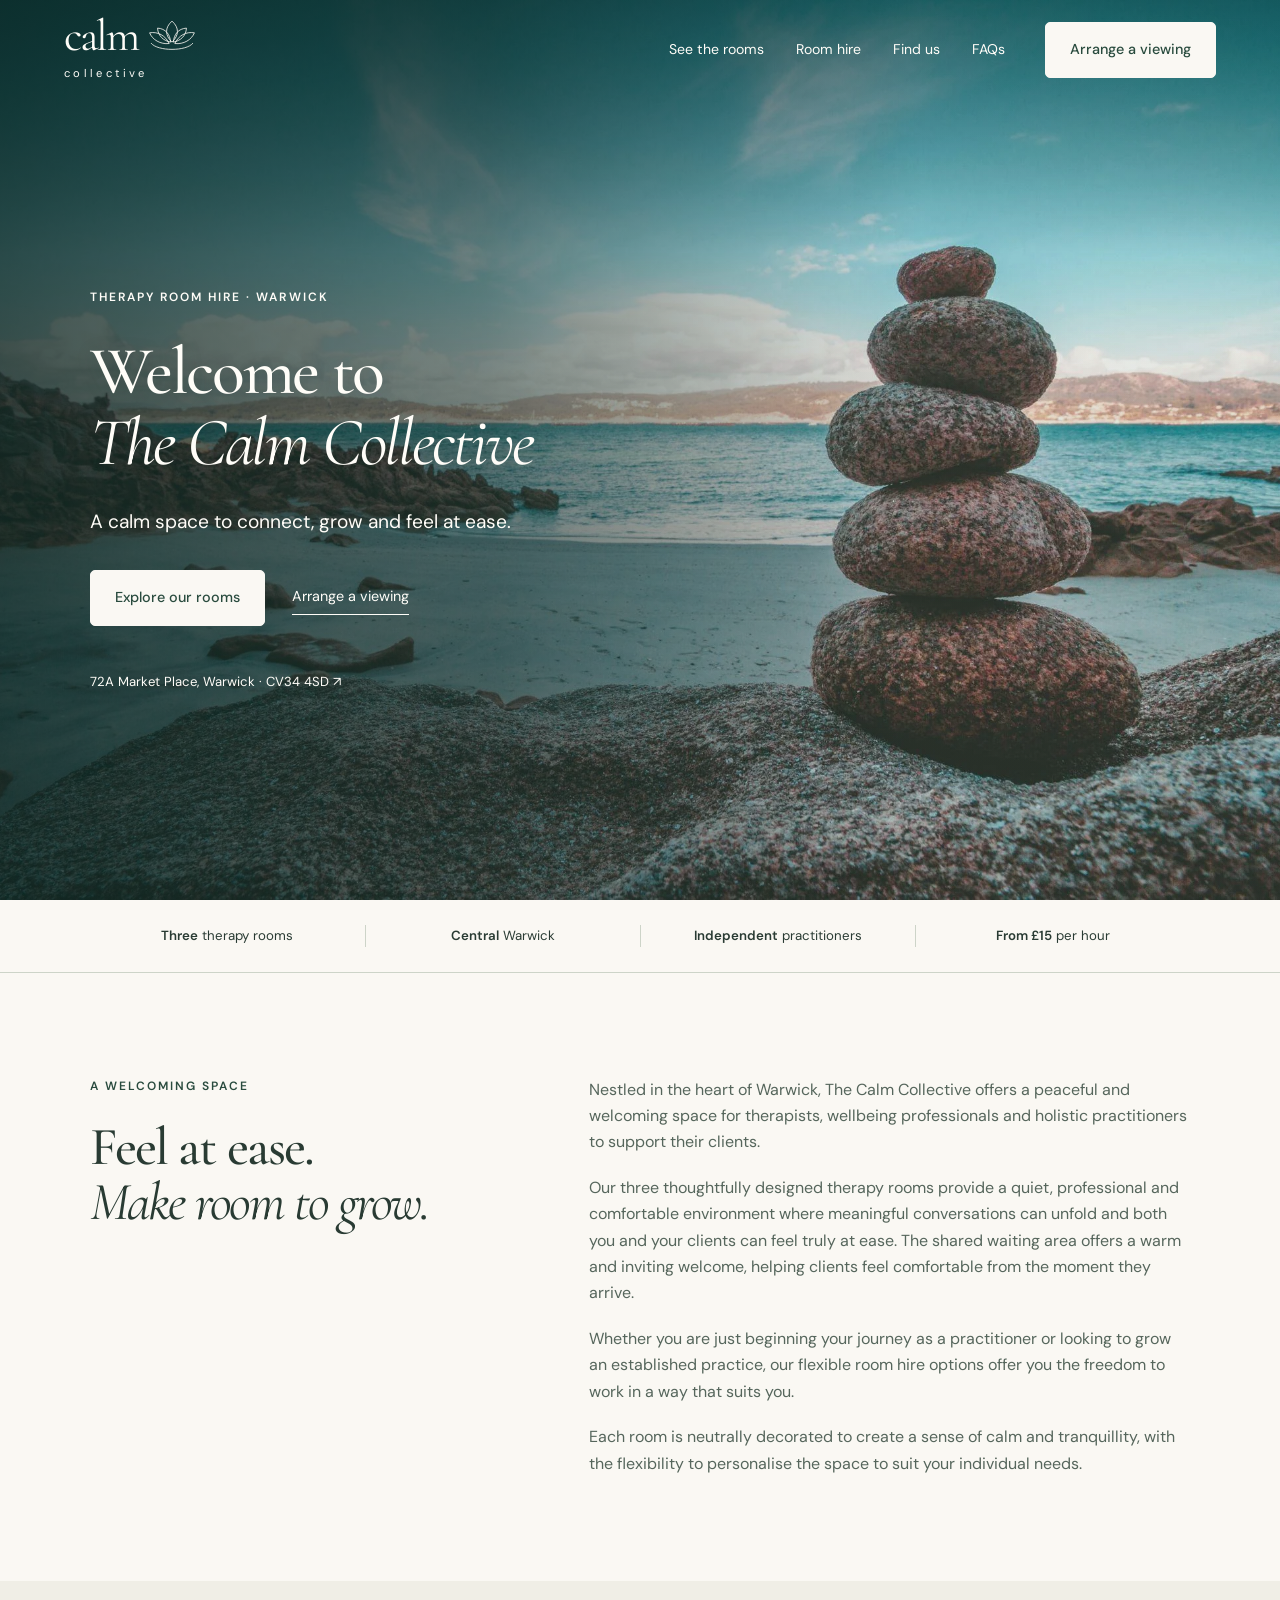
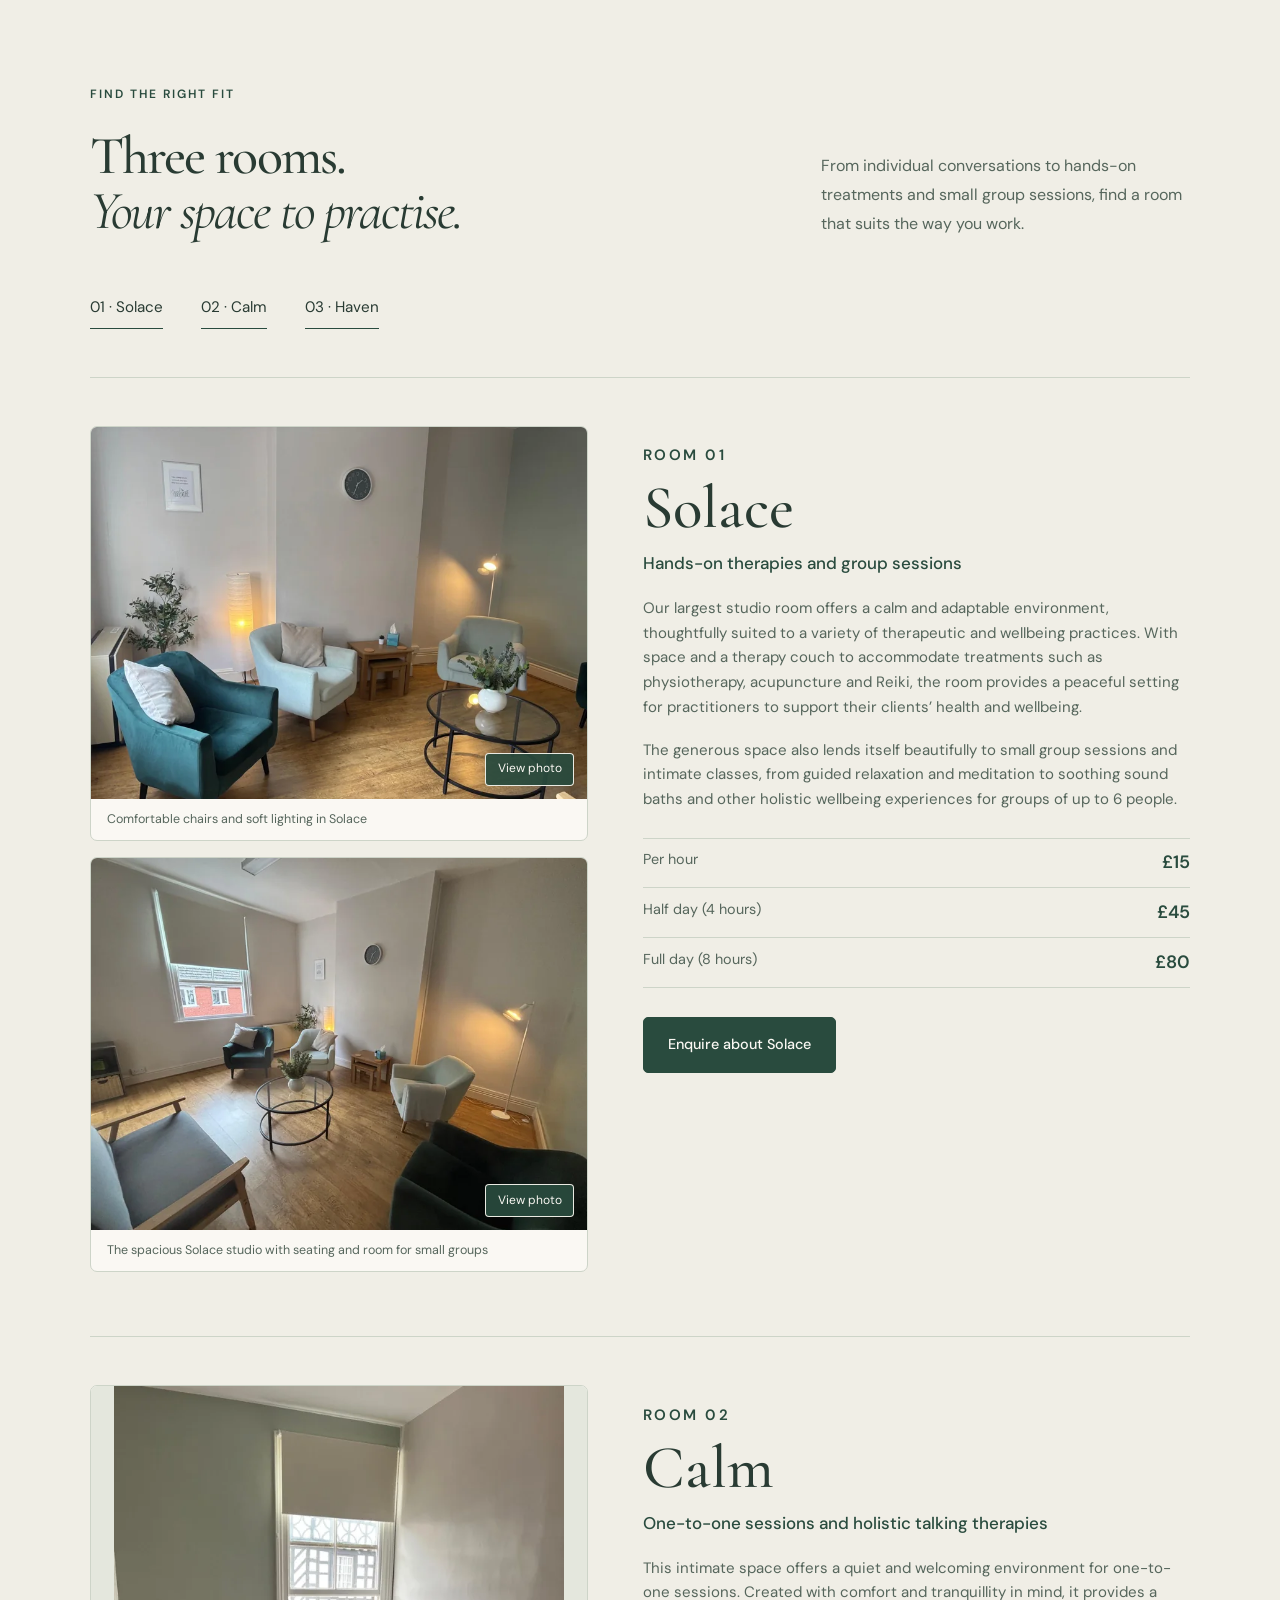
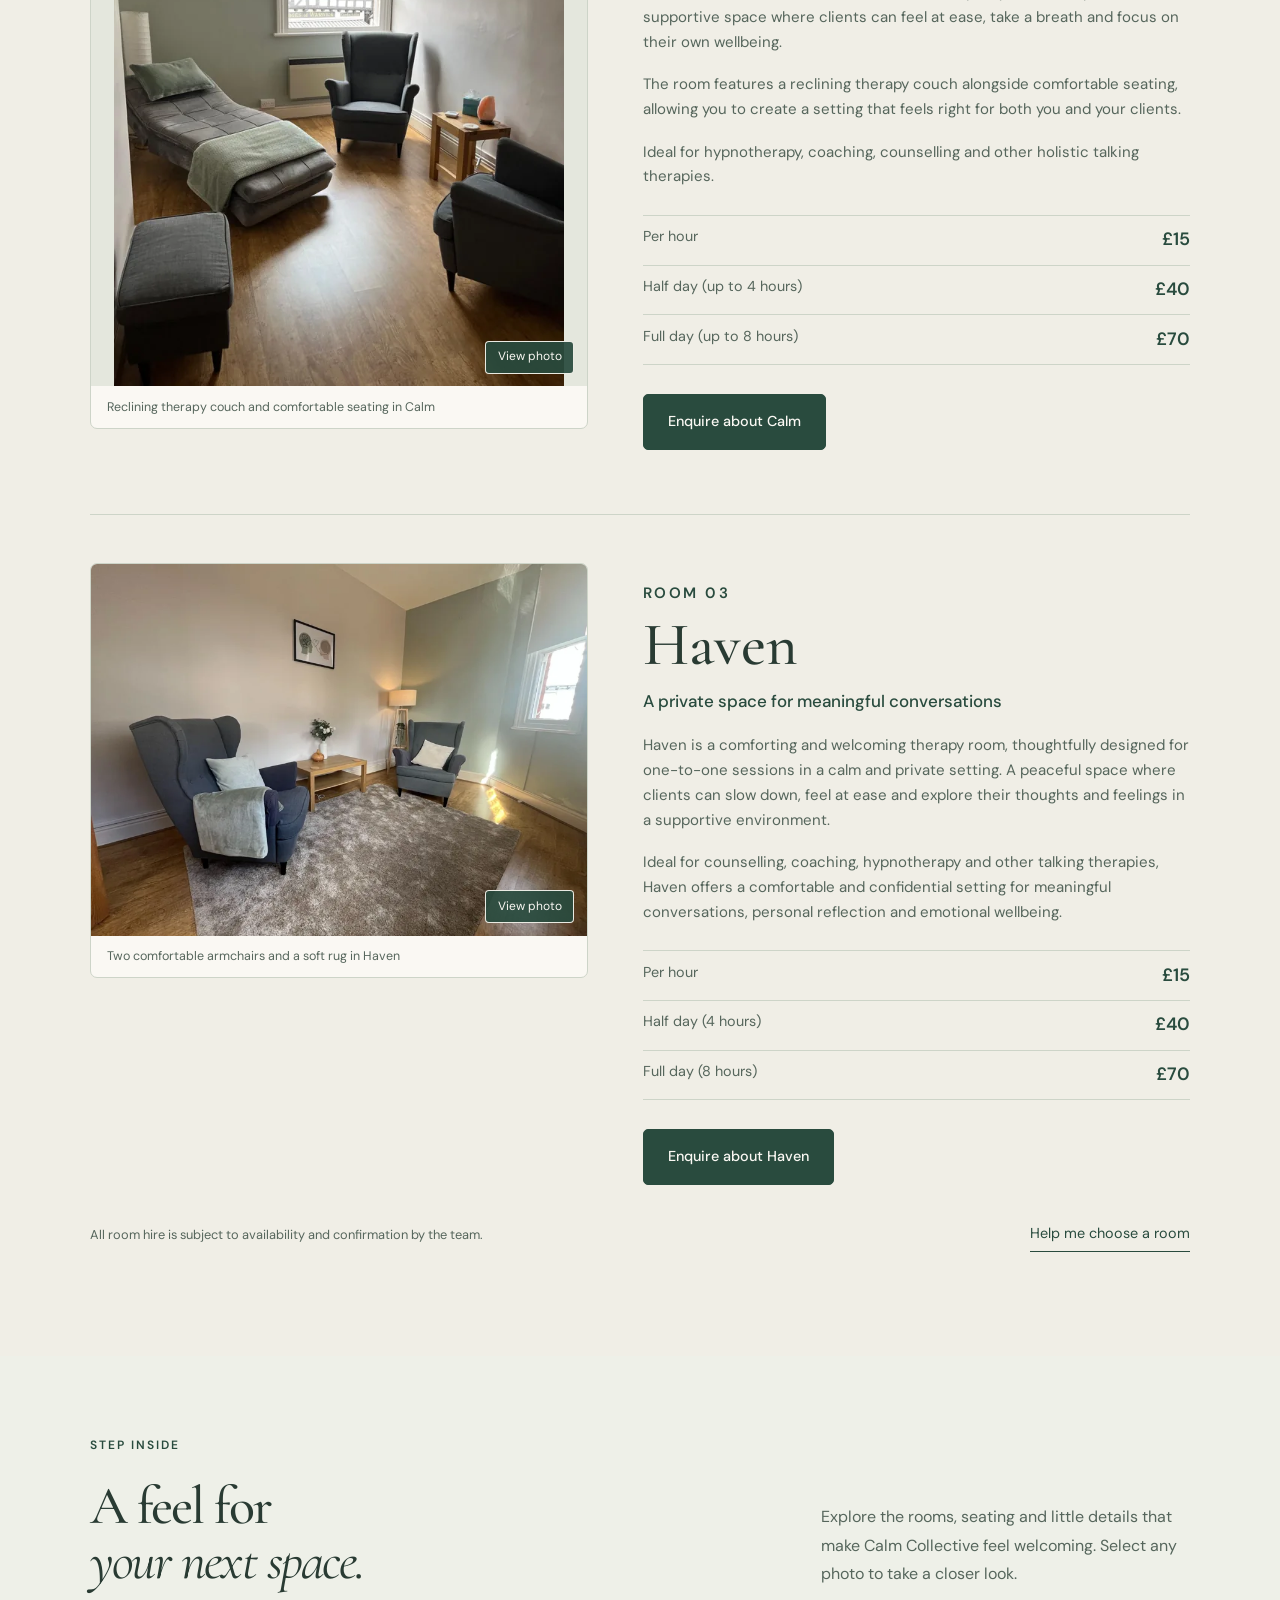
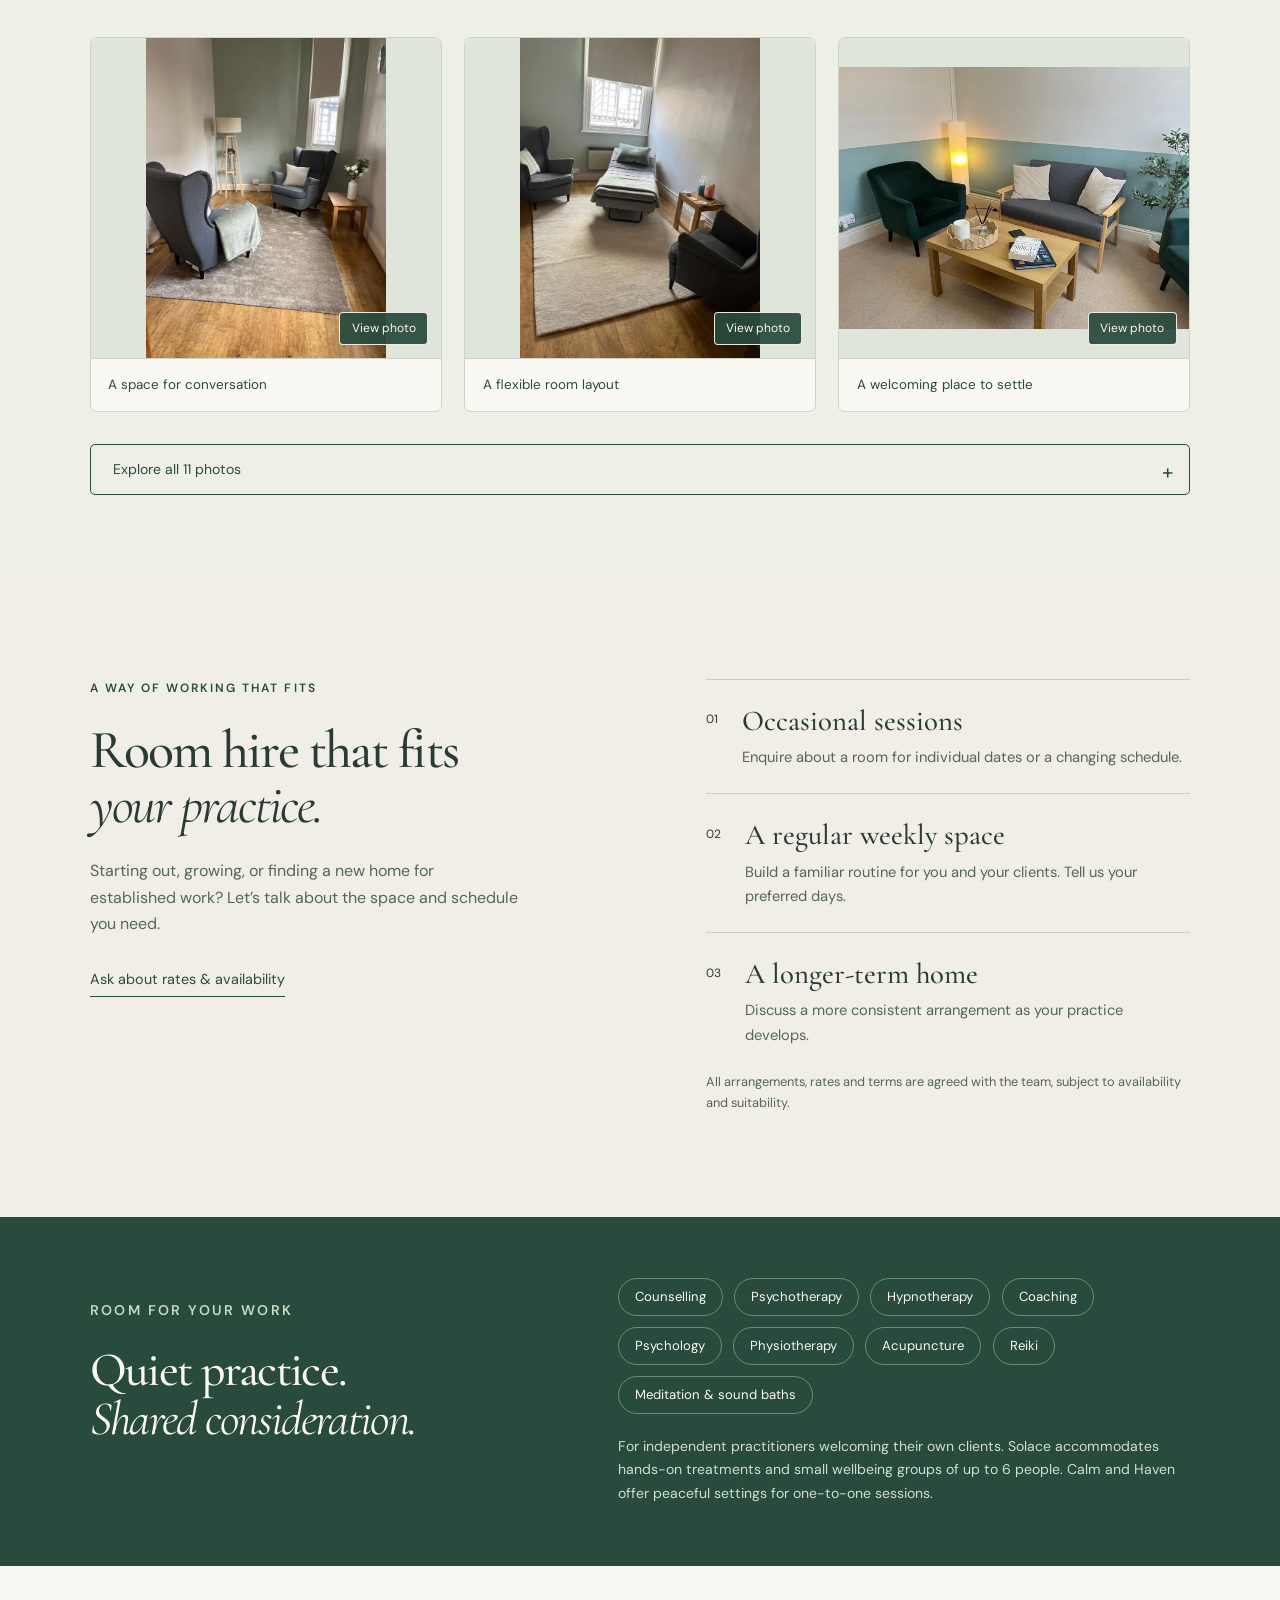
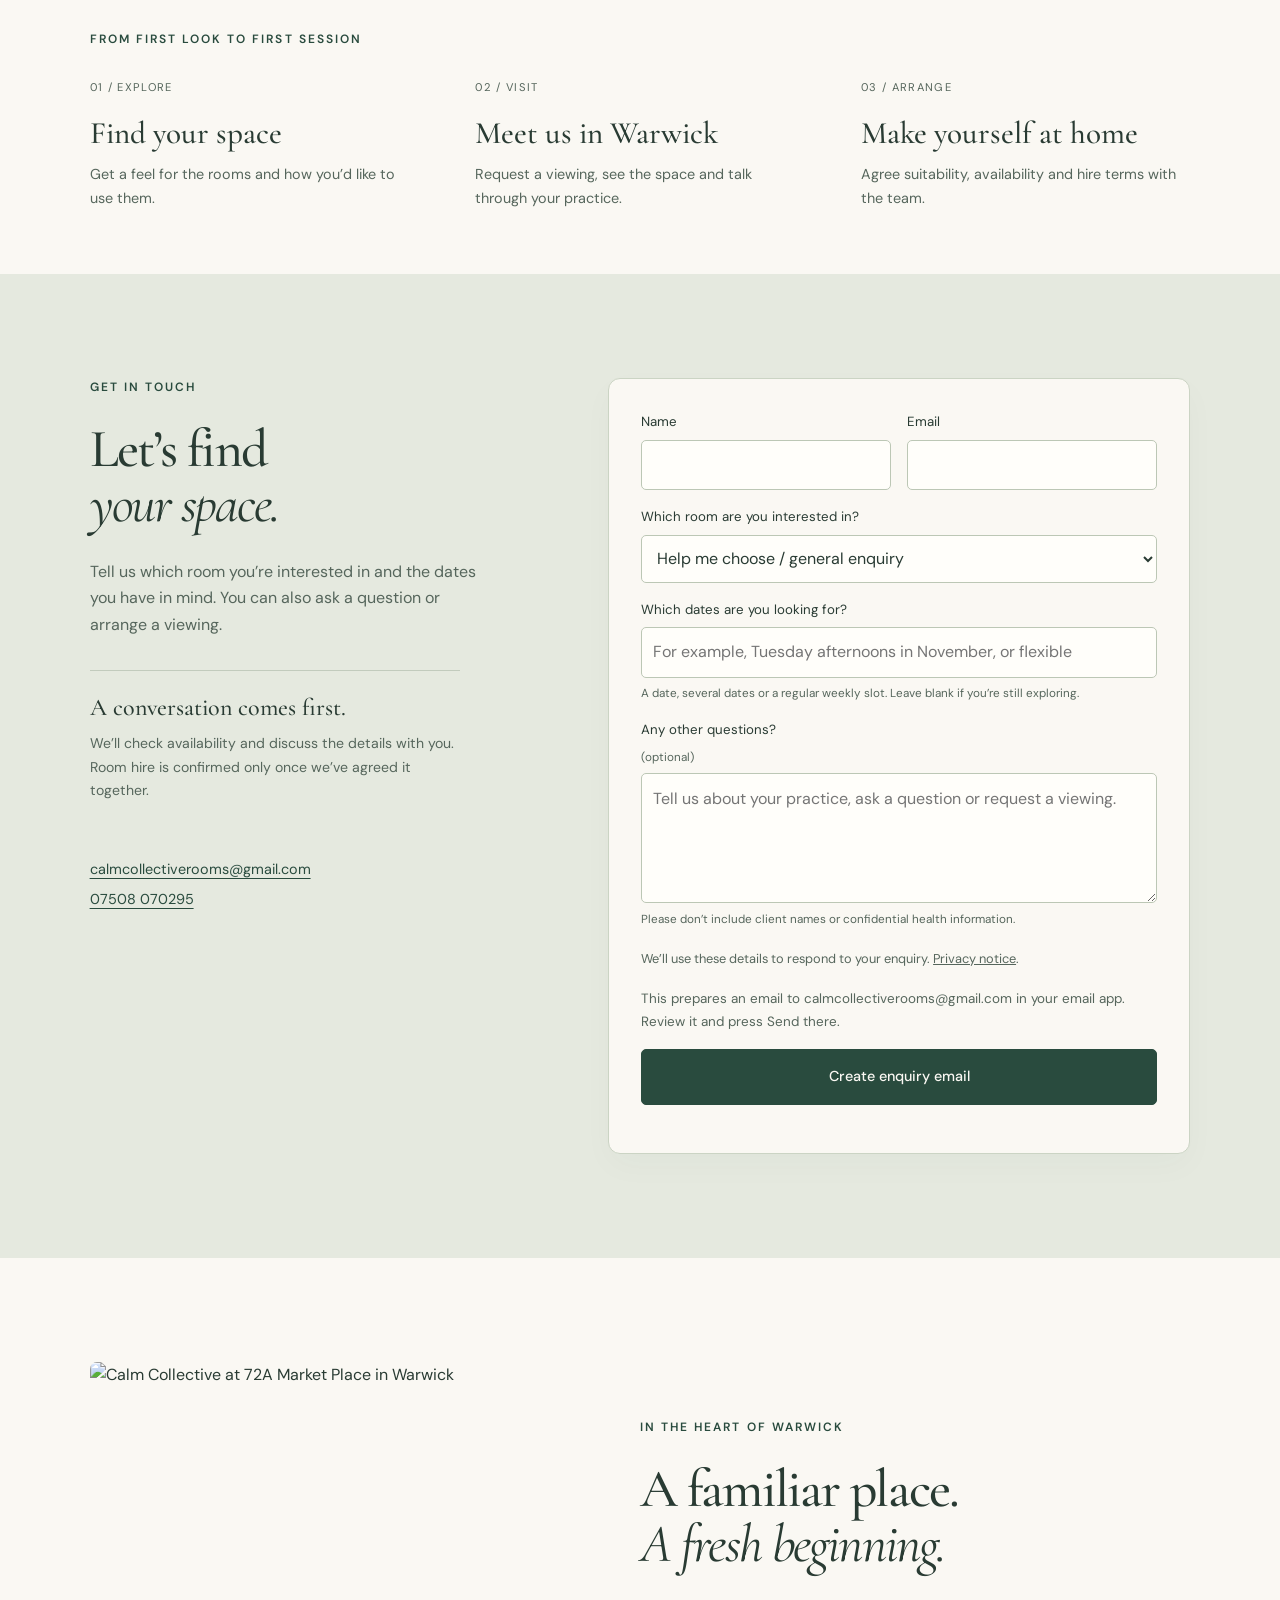
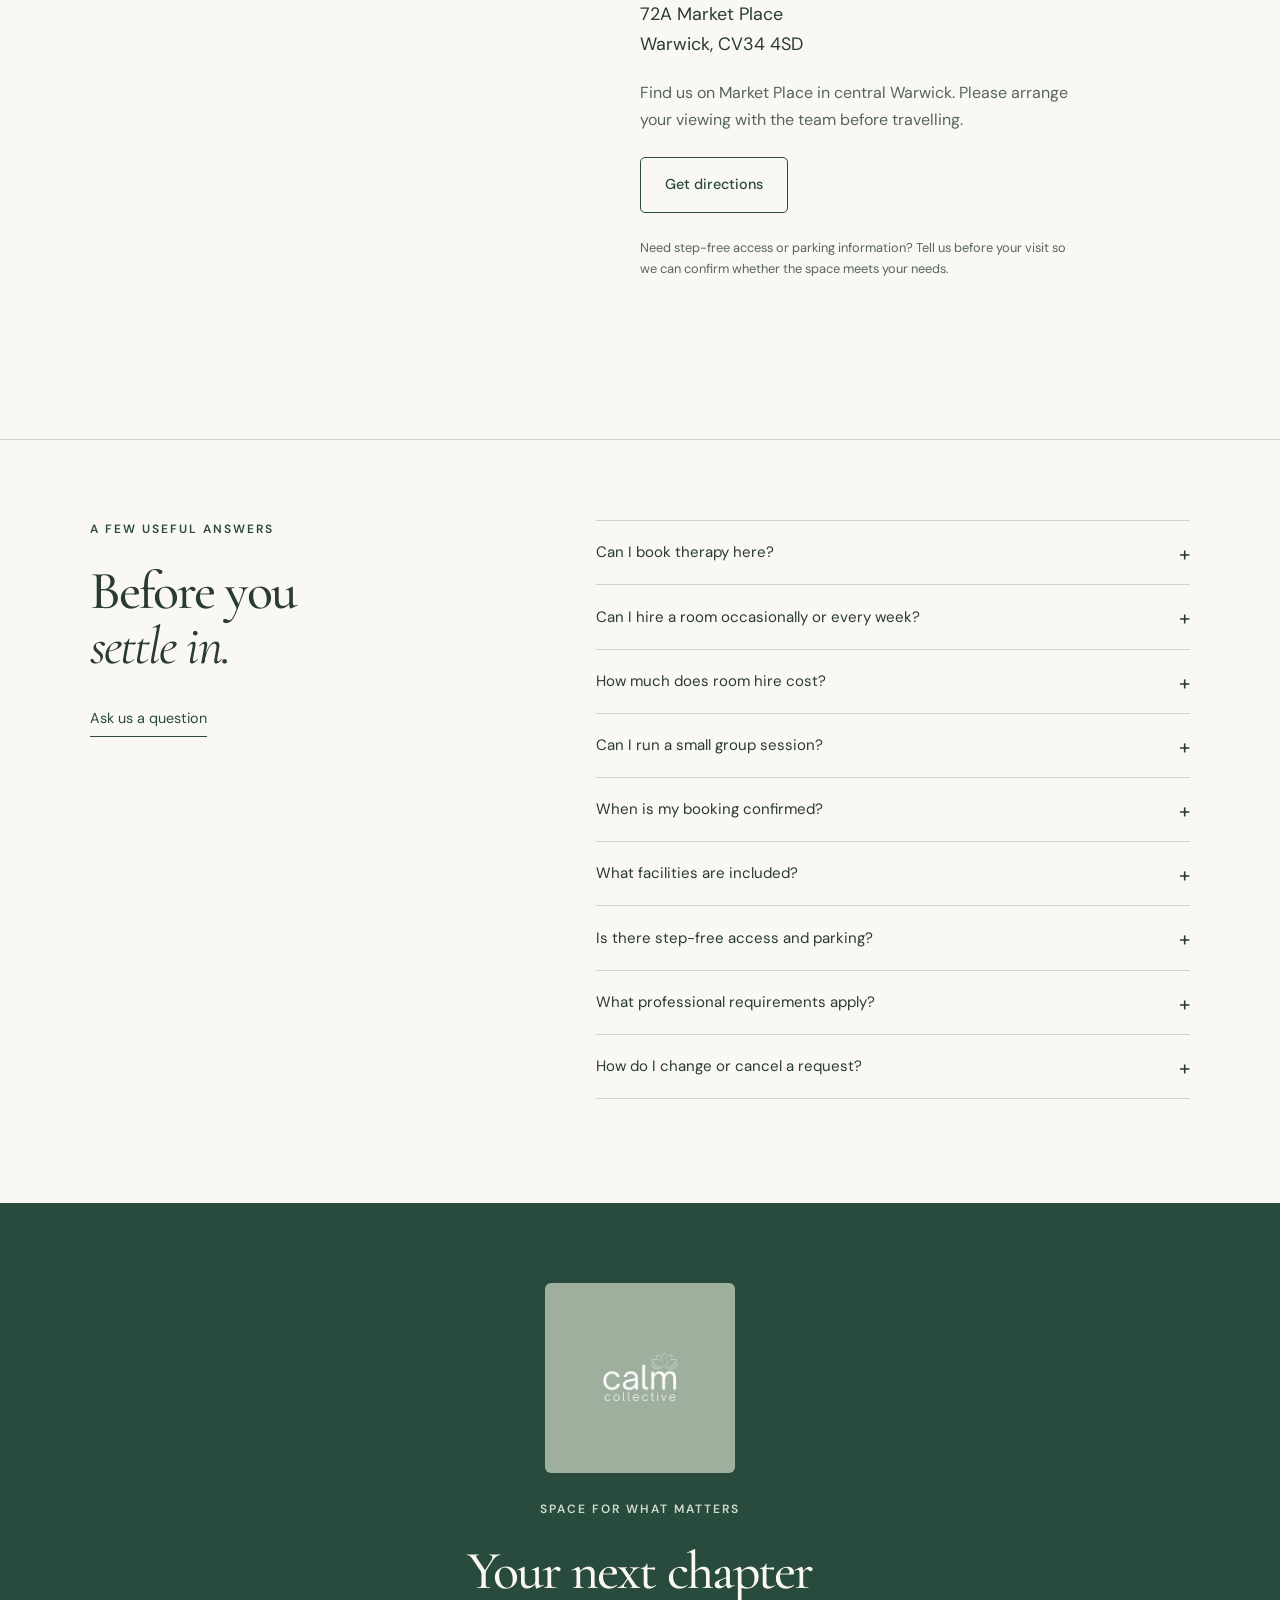
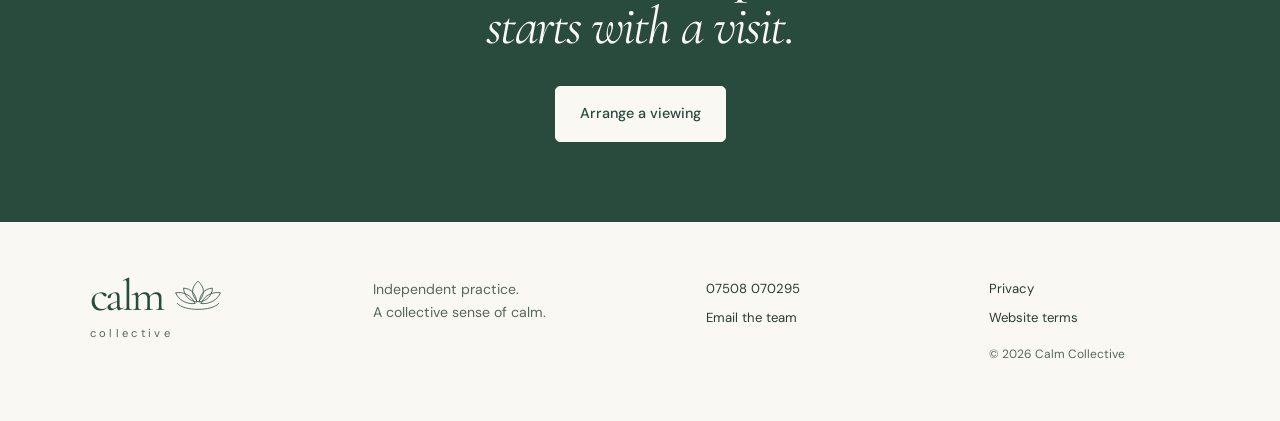
==== index.html @ c2d5ef3e "Use the coastal video as the full-screen homepage background Add an optimised silent 30-second loop " ====
<!doctype html>
<html lang="en">
<head>
  <meta charset="utf-8">
  <meta name="viewport" content="width=device-width,initial-scale=1">
  <title>Therapy Room Hire Warwick | Calm Collective</title>
  <meta name="description" content="Three welcoming therapy rooms to hire in Warwick, from £15 per hour. Spaces for talking therapies, hands-on treatments and small wellbeing groups.">
  <meta name="robots" content="index,follow,max-image-preview:large">
  <meta name="theme-color" content="#d4e0d9">
  <link rel="canonical" href="https://highstreetwebco.github.io/calm-collective/">
  <meta property="og:type" content="website">
  <meta property="og:title" content="Therapy Room Hire in Warwick | Calm Collective">
  <meta property="og:description" content="A calm, private and professional place to meet your own clients in central Warwick.">
  <meta property="og:url" content="https://highstreetwebco.github.io/calm-collective/">
  <meta property="og:image" content="https://highstreetwebco.github.io/calm-collective/public/photos/coastal-calm.webp">
  <meta property="og:locale" content="en_GB">
  <meta property="og:site_name" content="Calm Collective">
  <meta name="twitter:card" content="summary_large_image">
  <link rel="preconnect" href="https://fonts.googleapis.com">
  <link rel="preconnect" href="https://fonts.gstatic.com" crossorigin>
  <link href="https://fonts.googleapis.com/css2?family=Cormorant+Garamond:ital,wght@0,500;1,400&family=DM+Sans:wght@400;500;600&display=swap" rel="stylesheet">
  <link rel="stylesheet" href="style.css?v=20261022-fullscreen">
  <script type="application/ld+json">
  {
    "@context":"https://schema.org",
    "@type":"ProfessionalService",
    "name":"Calm Collective",
    "url":"https://highstreetwebco.github.io/calm-collective/",
    "image":"https://highstreetwebco.github.io/calm-collective/public/photos/coastal-calm.webp",
    "description":"Private professional therapy room hire for independent practitioners in central Warwick.",
    "telephone":"+44 7508 070295",
    "email":"calmcollectiverooms@gmail.com",
    "address":{"@type":"PostalAddress","streetAddress":"72A Market Place","addressLocality":"Warwick","addressRegion":"Warwickshire","postalCode":"CV34 4SD","addressCountry":"GB"},
    "areaServed":["Warwick","Leamington Spa","Kenilworth","Stratford-upon-Avon","Warwickshire"],
    "knowsAbout":["Therapy room hire","Counselling room hire","Psychotherapy room hire","Hypnotherapy room hire","Consulting room hire"]
  }
  </script>

  <link rel="icon" href="public/favicon.svg" type="image/svg+xml">
</head>
<body id="top">
<a class="skip-link" href="#main">Skip to content</a>
<header class="site-header"><a class="wordmark" href="#top" aria-label="Calm Collective home"><div class="brand-logo"><div class="brand-main"><span>calm</span><svg class="brand-lotus" viewBox="0 0 120 74" aria-hidden="true"><path class="logo-petal petal-centre" d="M60 48C45 34 44 17 60 3c16 14 15 31 0 45Z"/><path class="logo-petal petal-left-mid" d="M57 48C42 45 30 35 29 18c17 1 27 13 28 30Z"/><path class="logo-petal petal-right-mid" d="M63 48c15-3 27-13 28-30-17 1-27 13-28 30Z"/><path class="logo-petal petal-left-outer" d="M54 51C35 53 18 43 12 28c18-3 34 6 42 23Z"/><path class="logo-petal petal-right-outer" d="M66 51c19 2 36-8 42-23-18-3-34 6-42 23Z"/><path class="logo-base" d="M15 50c14 18 76 18 90 0"/></svg></div><small>collective</small></div></a><button class="menu-toggle" type="button" aria-controls="main-nav" aria-expanded="false">Menu</button><nav id="main-nav" aria-label="Main navigation"><a href="#rooms">See the rooms</a><a href="#hire">Room hire</a><a href="#location">Find us</a><a href="#faq">FAQs</a></nav><a class="button header-cta" href="#booking" data-intent="viewing">Arrange a viewing</a></header>
<main id="main">
<section class="hero coastal-hero" aria-labelledby="hero-title">
<div class="hero-copy"><p class="eyebrow">THERAPY ROOM HIRE · WARWICK</p><h1 id="hero-title">Welcome to<br><em>The Calm Collective</em></h1><p class="hero-intro">A calm space to connect, grow and feel at ease.</p><div class="actions"><a class="button" href="#rooms">Explore our rooms</a><a class="text-link" href="#booking" data-intent="viewing">Arrange a viewing</a></div><p class="hero-address"><a href="#location">72A Market Place, Warwick · CV34 4SD <span aria-hidden="true">↗</span></a></p></div>
<figure class="hero-photo coastal-photo"><img src="public/photos/coastal-calm.webp" width="2048" height="1365" alt="Balanced stones beside a peaceful turquoise sea" fetchpriority="high"><video id="hero-video" class="hero-video" autoplay muted loop playsinline preload="none" poster="public/photos/coastal-calm.webp" data-src="public/photos/coastal-calm-loop.mp4" aria-hidden="true" tabindex="-1"></video></figure>
<button class="video-toggle" type="button" aria-controls="hero-video" aria-label="Play background video" hidden>Play video</button></section>
<div class="quick-facts" aria-label="At a glance"><span><b>Three</b> therapy rooms</span><span><b>Central</b> Warwick</span><span><b>Independent</b> practitioners</span><span><b>From £15</b> per hour</span></div>
<section class="section welcome-section" aria-labelledby="welcome-title"><div><p class="eyebrow">A WELCOMING SPACE</p><h2 id="welcome-title">Feel at ease.<br><em>Make room to grow.</em></h2></div><div class="welcome-copy"><p>Nestled in the heart of Warwick, The Calm Collective offers a peaceful and welcoming space for therapists, wellbeing professionals and holistic practitioners to support their clients.</p><p>Our three thoughtfully designed therapy rooms provide a quiet, professional and comfortable environment where meaningful conversations can unfold and both you and your clients can feel truly at ease. The shared waiting area offers a warm and inviting welcome, helping clients feel comfortable from the moment they arrive.</p><p>Whether you are just beginning your journey as a practitioner or looking to grow an established practice, our flexible room hire options offer you the freedom to work in a way that suits you.</p><p>Each room is neutrally decorated to create a sense of calm and tranquillity, with the flexibility to personalise the space to suit your individual needs.</p></div></section>

<section class="section rooms-section" id="rooms" aria-labelledby="rooms-title"><div class="section-heading"><div><p class="eyebrow">FIND THE RIGHT FIT</p><h2 id="rooms-title">Three rooms.<br><em>Your space to practise.</em></h2></div><p>From individual conversations to hands-on treatments and small group sessions, find a room that suits the way you work.</p></div><nav class="room-jumps" aria-label="Choose a room"><a href="#solace">01 · Solace</a><a href="#calm">02 · Calm</a><a href="#haven">03 · Haven</a></nav><div class="room-details"><article class="room-detail" id="solace" aria-labelledby="solace-title"><div class="room-photographs"><figure><a class="gallery-open" href="public/photos/solace-seating.webp" aria-label="View full photo: Comfortable chairs and soft lighting in Solace"><img src="public/photos/solace-seating-800.webp" width="1600" height="1200" loading="lazy" alt="Comfortable chairs and soft lighting in Solace"><span class="photo-enlarge" aria-hidden="true">View photo</span></a><figcaption>Comfortable chairs and soft lighting in Solace</figcaption></figure><figure><a class="gallery-open" href="public/photos/solace-studio.webp" aria-label="View full photo: The spacious Solace studio with seating and room for small groups"><img src="public/photos/solace-studio-800.webp" width="1600" height="1200" loading="lazy" alt="The spacious Solace studio with seating and room for small groups"><span class="photo-enlarge" aria-hidden="true">View photo</span></a><figcaption>The spacious Solace studio with seating and room for small groups</figcaption></figure></div><div class="room-description"><p class="eyebrow">ROOM 01</p><h3 id="solace-title">Solace</h3><p class="room-subtitle">Hands-on therapies and group sessions</p><p>Our largest studio room offers a calm and adaptable environment, thoughtfully suited to a variety of therapeutic and wellbeing practices. With space and a therapy couch to accommodate treatments such as physiotherapy, acupuncture and Reiki, the room provides a peaceful setting for practitioners to support their clients’ health and wellbeing.</p><p>The generous space also lends itself beautifully to small group sessions and intimate classes, from guided relaxation and meditation to soothing sound baths and other holistic wellbeing experiences for groups of up to 6 people.</p><dl class="room-rates" aria-label="Solace room hire prices"><div><dt>Per hour</dt><dd>£15</dd></div><div><dt>Half day (4 hours)</dt><dd>£45</dd></div><div><dt>Full day (8 hours)</dt><dd>£80</dd></div></dl><a class="button room-select" data-room="solace" href="#booking">Enquire about Solace</a></div></article><article class="room-detail" id="calm" aria-labelledby="calm-title"><div class="room-photographs"><figure><a class="gallery-open" href="public/photos/calm-room.webp" aria-label="View full photo: Reclining therapy couch and comfortable seating in Calm"><img src="public/photos/calm-room-800.webp" width="1200" height="1600" loading="lazy" alt="Reclining therapy couch and comfortable seating in Calm"><span class="photo-enlarge" aria-hidden="true">View photo</span></a><figcaption>Reclining therapy couch and comfortable seating in Calm</figcaption></figure></div><div class="room-description"><p class="eyebrow">ROOM 02</p><h3 id="calm-title">Calm</h3><p class="room-subtitle">One-to-one sessions and holistic talking therapies</p><p>This intimate space offers a quiet and welcoming environment for one-to-one sessions. Created with comfort and tranquillity in mind, it provides a supportive space where clients can feel at ease, take a breath and focus on their own wellbeing.</p><p>The room features a reclining therapy couch alongside comfortable seating, allowing you to create a setting that feels right for both you and your clients.</p><p>Ideal for hypnotherapy, coaching, counselling and other holistic talking therapies.</p><dl class="room-rates" aria-label="Calm room hire prices"><div><dt>Per hour</dt><dd>£15</dd></div><div><dt>Half day (up to 4 hours)</dt><dd>£40</dd></div><div><dt>Full day (up to 8 hours)</dt><dd>£70</dd></div></dl><a class="button room-select" data-room="calm" href="#booking">Enquire about Calm</a></div></article><article class="room-detail" id="haven" aria-labelledby="haven-title"><div class="room-photographs"><figure><a class="gallery-open" href="public/photos/haven-room.webp" aria-label="View full photo: Two comfortable armchairs and a soft rug in Haven"><img src="public/photos/haven-room-800.webp" width="2048" height="1536" loading="lazy" alt="Two comfortable armchairs and a soft rug in Haven"><span class="photo-enlarge" aria-hidden="true">View photo</span></a><figcaption>Two comfortable armchairs and a soft rug in Haven</figcaption></figure></div><div class="room-description"><p class="eyebrow">ROOM 03</p><h3 id="haven-title">Haven</h3><p class="room-subtitle">A private space for meaningful conversations</p><p>Haven is a comforting and welcoming therapy room, thoughtfully designed for one-to-one sessions in a calm and private setting. A peaceful space where clients can slow down, feel at ease and explore their thoughts and feelings in a supportive environment.</p><p>Ideal for counselling, coaching, hypnotherapy and other talking therapies, Haven offers a comfortable and confidential setting for meaningful conversations, personal reflection and emotional wellbeing.</p><dl class="room-rates" aria-label="Haven room hire prices"><div><dt>Per hour</dt><dd>£15</dd></div><div><dt>Half day (4 hours)</dt><dd>£40</dd></div><div><dt>Full day (8 hours)</dt><dd>£70</dd></div></dl><a class="button room-select" data-room="haven" href="#booking">Enquire about Haven</a></div></article></div><div class="room-footnote"><p>All room hire is subject to availability and confirmation by the team.</p><a class="text-link" href="#booking">Help me choose a room</a></div></section>
<section class="section photo-section" id="gallery" aria-labelledby="gallery-title"><div class="section-heading"><div><p class="eyebrow">STEP INSIDE</p><h2 id="gallery-title">A feel for<br><em>your next space.</em></h2></div><p>Explore the rooms, seating and little details that make Calm Collective feel welcoming. Select any photo to take a closer look.</p></div><div class="photo-grid"><figure class="photo-card"><a class="gallery-open" href="public/photos/conversation-room.webp" data-photo-index="0" aria-label="View full photo: A space for conversation"><img src="public/photos/conversation-room-640.webp" width="1200" height="1600" loading="lazy" decoding="async" alt="Two grey armchairs, a soft rug and a sage feature wall in a Calm Collective therapy room"><span class="photo-enlarge" aria-hidden="true">View photo</span></a><figcaption>A space for conversation</figcaption></figure><figure class="photo-card"><a class="gallery-open" href="public/photos/reclining-room.webp" data-photo-index="1" aria-label="View full photo: A flexible room layout"><img src="public/photos/reclining-room-640.webp" width="1200" height="1600" loading="lazy" decoding="async" alt="A reclining couch and armchairs beside a window at Calm Collective"><span class="photo-enlarge" aria-hidden="true">View photo</span></a><figcaption>A flexible room layout</figcaption></figure><figure class="photo-card"><a class="gallery-open" href="public/photos/sofa-and-armchairs.webp" data-photo-index="2" aria-label="View full photo: A welcoming place to settle"><img src="public/photos/sofa-and-armchairs-640.webp" width="1600" height="1200" loading="lazy" decoding="async" alt="Grey sofa and green armchairs around a wooden coffee table"><span class="photo-enlarge" aria-hidden="true">View photo</span></a><figcaption>A welcoming place to settle</figcaption></figure></div><details class="more-photos"><summary>Explore all 11 photos</summary><div class="photo-grid"><figure class="photo-card"><a class="gallery-open" href="public/photos/armchairs-and-lamplight.webp" data-photo-index="3" aria-label="View full photo: Soft light, quiet surroundings"><img src="public/photos/armchairs-and-lamplight-640.webp" width="1600" height="1200" loading="lazy" decoding="async" alt="Two upholstered armchairs with a wooden tripod lamp and side table"><span class="photo-enlarge" aria-hidden="true">View photo</span></a><figcaption>Soft light, quiet surroundings</figcaption></figure><figure class="photo-card"><a class="gallery-open" href="public/photos/window-side-seating.webp" data-photo-index="4" aria-label="View full photo: Room to feel at ease"><img src="public/photos/window-side-seating-640.webp" width="1200" height="1600" loading="lazy" decoding="async" alt="Window-side armchair, wooden door and pale rug in a therapy room"><span class="photo-enlarge" aria-hidden="true">View photo</span></a><figcaption>Room to feel at ease</figcaption></figure><figure class="photo-card"><a class="gallery-open" href="public/photos/daylight-room.webp" data-photo-index="5" aria-label="View full photo: Natural light and neutral tones"><img src="public/photos/daylight-room-640.webp" width="1200" height="1600" loading="lazy" decoding="async" alt="Therapy room with a reclining couch, grey chairs and a sash window"><span class="photo-enlarge" aria-hidden="true">View photo</span></a><figcaption>Natural light and neutral tones</figcaption></figure><figure class="photo-card"><a class="gallery-open" href="public/photos/armchair-detail.webp" data-photo-index="6" aria-label="View full photo: Comfort in the details"><img src="public/photos/armchair-detail-640.webp" width="1200" height="1600" loading="lazy" decoding="async" alt="Grey wingback chair with a pale cushion beside a lit wooden floor lamp"><span class="photo-enlarge" aria-hidden="true">View photo</span></a><figcaption>Comfort in the details</figcaption></figure><figure class="photo-card"><a class="gallery-open" href="public/photos/coffee-table.webp" data-photo-index="7" aria-label="View full photo: Considered finishing touches"><img src="public/photos/coffee-table-640.webp" width="1600" height="1200" loading="lazy" decoding="async" alt="Books, a woven tray, candle and diffuser on a wooden coffee table"><span class="photo-enlarge" aria-hidden="true">View photo</span></a><figcaption>Considered finishing touches</figcaption></figure><figure class="photo-card"><a class="gallery-open" href="public/photos/lamp-and-greenery.webp" data-photo-index="8" aria-label="View full photo: Warm light and greenery"><img src="public/photos/lamp-and-greenery-640.webp" width="1200" height="1600" loading="lazy" decoding="async" alt="Wooden tripod lamp with a trailing plant beside a small side table"><span class="photo-enlarge" aria-hidden="true">View photo</span></a><figcaption>Warm light and greenery</figcaption></figure><figure class="photo-card"><a class="gallery-open" href="public/photos/quiet-zone-640.webp" data-photo-index="9" aria-label="View full photo: A shared sense of calm"><img src="public/photos/quiet-zone-640.webp" width="1200" height="1600" loading="lazy" decoding="async" alt="Framed Calm Collective sign asking visitors to use soft voices and silence mobile phones"><span class="photo-enlarge" aria-hidden="true">View photo</span></a><figcaption>A shared sense of calm</figcaption></figure><figure class="photo-card"><a class="gallery-open" href="public/photos/branded-window.webp" data-photo-index="10" aria-label="View full photo: Find us in Warwick"><img src="public/photos/branded-window-640.webp" width="1200" height="1600" loading="lazy" decoding="async" alt="Calm Collective logos on sage window film framed by red brick"><span class="photo-enlarge" aria-hidden="true">View photo</span></a><figcaption>Find us in Warwick</figcaption></figure></div></details></section>
<section class="section hire-section" id="hire"><div><p class="eyebrow">A WAY OF WORKING THAT FITS</p><h2>Room hire that fits<br><em>your practice.</em></h2><p class="section-intro">Starting out, growing, or finding a new home for established work? Let’s talk about the space and schedule you need.</p><a class="text-link" href="#booking" data-intent="enquiry">Ask about rates &amp; availability</a></div><div class="hire-options"><article><span>01</span><div><h3>Occasional sessions</h3><p>Enquire about a room for individual dates or a changing schedule.</p></div></article><article><span>02</span><div><h3>A regular weekly space</h3><p>Build a familiar routine for you and your clients. Tell us your preferred days.</p></div></article><article><span>03</span><div><h3>A longer-term home</h3><p>Discuss a more consistent arrangement as your practice develops.</p></div></article><p class="small-note">All arrangements, rates and terms are agreed with the team, subject to availability and suitability.</p></div></section>
<section class="practice-strip"><div><p class="eyebrow">ROOM FOR YOUR WORK</p><h2>Quiet practice.<br><em>Shared consideration.</em></h2></div><div><div class="practice-tags"><span>Counselling</span><span>Psychotherapy</span><span>Hypnotherapy</span><span>Coaching</span><span>Psychology</span><span>Physiotherapy</span><span>Acupuncture</span><span>Reiki</span><span>Meditation &amp; sound baths</span></div><p>For independent practitioners welcoming their own clients. Solace accommodates hands-on treatments and small wellbeing groups of up to 6 people. Calm and Haven offer peaceful settings for one-to-one sessions.</p></div></section>
<section class="section how-section" id="how"><p class="eyebrow">FROM FIRST LOOK TO FIRST SESSION</p><div class="process-grid"><article><span>01 / EXPLORE</span><h3>Find your space</h3><p>Get a feel for the rooms and how you’d like to use them.</p></article><article><span>02 / VISIT</span><h3>Meet us in Warwick</h3><p>Request a viewing, see the space and talk through your practice.</p></article><article><span>03 / ARRANGE</span><h3>Make yourself at home</h3><p>Agree suitability, availability and hire terms with the team.</p></article></div></section>
<section class="section booking-section" id="booking"><span id="enquire" class="anchor-alias"></span><span id="appointment" class="anchor-alias"></span><div class="booking-intro"><p class="eyebrow">GET IN TOUCH</p><h2>Let’s find<br><em>your space.</em></h2><p>Tell us which room you’re interested in and the dates you have in mind. You can also ask a question or arrange a viewing.</p><div class="booking-assurance"><h3>A conversation comes first.</h3><p>We’ll check availability and discuss the details with you. Room hire is confirmed only once we’ve agreed it together.</p></div><p class="booking-contact"><a href="mailto:calmcollectiverooms@gmail.com">calmcollectiverooms@gmail.com</a><br><a href="tel:07508070295">07508 070295</a></p></div><div class="booking-card"><form id="booking-form" action="mailto:calmcollectiverooms@gmail.com" method="post" enctype="text/plain"><div class="form-grid"><label>Name<input name="name" autocomplete="name" maxlength="100" required></label><label>Email<input type="email" name="email" autocomplete="email" maxlength="160" required></label><label class="full">Which room are you interested in?<select name="room" id="room" required><option value="any">Help me choose / general enquiry</option><option value="solace">Room 1 — Solace</option><option value="calm">Room 2 — Calm</option><option value="haven">Room 3 — Haven</option></select></label><label class="full">Which dates are you looking for?<input name="dates" maxlength="300" placeholder="For example, Tuesday afternoons in November, or flexible"><small>A date, several dates or a regular weekly slot. Leave blank if you’re still exploring.</small></label><label class="full">Any other questions? <small>(optional)</small><textarea name="notes" rows="4" maxlength="1000" placeholder="Tell us about your practice, ask a question or request a viewing."></textarea><small>Please don’t include client names or confidential health information.</small></label><label class="website-check" aria-hidden="true">Website<input name="website" tabindex="-1" autocomplete="off"></label></div><p class="small-note contact-privacy">We’ll use these details to respond to your enquiry. <a href="privacy.html">Privacy notice</a>.</p><p class="form-delivery-note" id="form-delivery-note">This prepares an email to calmcollectiverooms@gmail.com in your email app. Review it and press Send there.</p><button class="button request" type="submit">Create enquiry email</button><p id="booking-status" role="status" aria-live="polite"></p><div id="email-fallback" hidden><a class="text-link" id="email-draft-link" target="_blank" rel="noopener">Open enquiry email</a><button type="button" id="copy-enquiry" class="text-link">Copy enquiry</button><p class="small-note">No email app? Copy your enquiry and email it to <a href="mailto:calmcollectiverooms@gmail.com">calmcollectiverooms@gmail.com</a>.</p></div><noscript><p>You can email <a href="mailto:calmcollectiverooms@gmail.com">calmcollectiverooms@gmail.com</a> directly.</p></noscript></form></div></section>
<section class="section location-section" id="location"><figure><img src="public/calm-collective-warwick-clean.webp" width="1086" height="1448" loading="lazy" alt="Calm Collective at 72A Market Place in Warwick"></figure><div><p class="eyebrow">IN THE HEART OF WARWICK</p><h2>A familiar place.<br><em>A fresh beginning.</em></h2><address>72A Market Place<br>Warwick, CV34 4SD</address><p>Find us on Market Place in central Warwick. Please arrange your viewing with the team before travelling.</p><a class="button button-outline" href="https://www.google.com/maps/search/?api=1&amp;query=72A+Market+Place+Warwick+CV34+4SD" target="_blank" rel="noopener">Get directions</a><p class="small-note">Need step-free access or parking information? Tell us before your visit so we can confirm whether the space meets your needs.</p></div></section>
<section class="section faq-section" id="faq"><div><p class="eyebrow">A FEW USEFUL ANSWERS</p><h2>Before you<br><em>settle in.</em></h2><a class="text-link" href="#booking" data-intent="enquiry">Ask us a question</a></div><div class="faq-list"><details><summary>Can I book therapy here?</summary><p>Calm Collective hires rooms to independent practitioners. To book a therapy appointment, contact your practitioner directly.</p></details><details><summary>Can I hire a room occasionally or every week?</summary><p>Tell us whether you need occasional sessions, a regular weekly slot or a longer-term arrangement. We’ll discuss suitability, availability and terms with you.</p></details><details><summary>How much does room hire cost?</summary><p>All three rooms are £15 per hour. Solace is £45 for a half day (4 hours) or £80 for a full day (8 hours). Calm is £40 for up to 4 hours or £70 for up to 8 hours. Haven is £40 for 4 hours or £70 for 8 hours. <a href="#rooms">Explore the rooms and prices</a>.</p></details><details><summary>Can I run a small group session?</summary><p>Yes. Solace is suitable for small group sessions of up to 6 people, including guided relaxation, meditation and sound baths. Tell us about your session when you enquire so we can discuss the arrangement.</p></details><details><summary>When is my booking confirmed?</summary><p>A request is not a confirmed booking. The team will check availability and suitability and contact you to agree the details. Please wait for confirmation before arranging clients.</p></details><details><summary>What facilities are included?</summary><p>A warm, welcoming shared waiting area helps clients feel comfortable when they arrive. Ask us about the facilities and equipment available for your chosen room.</p></details><details><summary>Is there step-free access and parking?</summary><p>Contact us about your access requirements before booking. We’ll discuss access, parking and arrival details with you so you can check the space works for you and your clients.</p></details><details><summary>What professional requirements apply?</summary><p>Requirements will be confirmed before a room-hire agreement. Each practitioner is responsible for their qualifications, registrations, insurance and professional obligations.</p></details><details><summary>How do I change or cancel a request?</summary><p>Call 07508 070295 or email calmcollectiverooms@gmail.com with your request reference. Cancellation terms for room hire will be agreed before booking.</p></details></div></section>
<section class="final"><img class="supplied-brand" src="public/photos/calm-collective-logo.webp" width="1600" height="1600" loading="lazy" alt="Calm Collective"><p class="eyebrow">SPACE FOR WHAT MATTERS</p><h2>Your next chapter<br><em>starts with a visit.</em></h2><a class="button button-light" href="#booking" data-intent="viewing">Arrange a viewing</a></section></main><footer><a class="wordmark" href="#top" aria-label="Calm Collective home"><div class="brand-logo"><div class="brand-main"><span>calm</span><svg class="brand-lotus" viewBox="0 0 120 74" aria-hidden="true"><path class="logo-petal petal-centre" d="M60 48C45 34 44 17 60 3c16 14 15 31 0 45Z"/><path class="logo-petal petal-left-mid" d="M57 48C42 45 30 35 29 18c17 1 27 13 28 30Z"/><path class="logo-petal petal-right-mid" d="M63 48c15-3 27-13 28-30-17 1-27 13-28 30Z"/><path class="logo-petal petal-left-outer" d="M54 51C35 53 18 43 12 28c18-3 34 6 42 23Z"/><path class="logo-petal petal-right-outer" d="M66 51c19 2 36-8 42-23-18-3-34 6-42 23Z"/><path class="logo-base" d="M15 50c14 18 76 18 90 0"/></svg></div><small>collective</small></div></a><p>Independent practice.<br>A collective sense of calm.</p><div><a href="tel:07508070295">07508 070295</a><a href="mailto:calmcollectiverooms@gmail.com">Email the team</a></div><div><a href="privacy.html">Privacy</a><a href="terms.html">Website terms</a><small>© 2026 Calm Collective</small></div></footer><a class="mobile-booking" href="#booking">Viewings &amp; room enquiries</a><dialog id="photo-viewer" class="photo-viewer" aria-label="Calm Collective photo gallery"><div class="viewer-toolbar"><p id="photo-counter" aria-live="polite"></p><button type="button" class="viewer-close" autofocus>Close</button></div><figure><img id="viewer-image" alt=""><figcaption id="viewer-caption" aria-live="polite"></figcaption></figure><div class="viewer-navigation"><button type="button" class="viewer-previous" aria-label="Previous photo">Previous</button><button type="button" class="viewer-next" aria-label="Next photo">Next</button></div></dialog><script src="booking-config.js?v=20261022"></script><script src="script.js?v=20261022-fullscreen" defer></script></body></html>
---- style.css ----
:root{--paper:#faf8f3;--cream:#f0eee6;--sage:#d4ded2;--forest:#294b3e;--ink:#293b33;--muted:#56665c;--line:#cdd4c8;--serif:'Cormorant Garamond',Georgia,serif;--sans:'DM Sans',sans-serif}*{box-sizing:border-box}html{scroll-behavior:smooth;scroll-padding-top:110px}body{margin:0;background:var(--paper);color:var(--ink);font:16px/1.65 var(--sans);-webkit-font-smoothing:antialiased}a{color:inherit;text-decoration:none}button,input,select,textarea{font:inherit}button,a,input,select,textarea,summary{-webkit-tap-highlight-color:transparent}button,a,summary{touch-action:manipulation}a:focus-visible,button:focus-visible,summary:focus-visible,input:focus-visible,select:focus-visible,textarea:focus-visible{outline:3px solid #687c55;outline-offset:4px}button{cursor:pointer}button:disabled{cursor:wait;opacity:.6}[hidden]{display:none!important}img{max-width:100%;display:block}h1,h2,h3,p,figure{margin:0}h1,h2,h3{font-family:var(--serif);font-weight:500}h1,h2{line-height:1.02;letter-spacing:-.035em}h1{font-size:clamp(3.7rem,5.8vw,6.7rem)}h2{font-size:clamp(2.7rem,4.2vw,4.7rem)}h3{font-size:1.95rem;line-height:1.15}p{color:var(--muted)}em{font-weight:400}.eyebrow{font-size:.75rem;font-weight:600;letter-spacing:.17em;margin-bottom:1.5rem;color:var(--forest)}.button{display:inline-flex;justify-content:center;align-items:center;background:var(--forest);color:var(--paper);padding:.95rem 1.5rem;border:1px solid var(--forest);border-radius:5px;min-height:50px;font-size:.9rem;font-weight:500;text-align:center;transition:background .18s}.button:hover{background:#173b2a}.button-outline{background:transparent;color:var(--forest)}.button-outline:hover{background:#e3e9df;color:var(--forest)}.button-light{background:var(--paper);color:var(--forest);border-color:var(--paper)}.button-light:hover{background:var(--sage)}.text-link{background:none;border:0;border-bottom:1px solid currentColor;color:var(--forest);padding:.3rem 0;font-size:.9rem;display:inline-block}.skip-link{position:fixed;top:-100px;left:16px;background:white;padding:16px;z-index:100}.skip-link:focus{top:12px}.site-header{height:100px;display:flex;align-items:center;gap:2.5rem;padding:0 5%;border-bottom:1px solid var(--line);background:rgba(250,248,243,.96);backdrop-filter:blur(16px);position:sticky;top:0;z-index:20}.brand-logo{width:140px;color:var(--forest)}.brand-main{display:flex;align-items:center;gap:7px;line-height:.8}.brand-main>span{font:400 2.8rem/.8 var(--serif);letter-spacing:-.055em}.brand-lotus{width:56px;height:38px}.brand-lotus path{fill:none;stroke:currentColor;stroke-width:1.7}.brand-logo>small{display:block;font-size:.7rem;letter-spacing:.3em;margin-top:8px}.site-header nav{display:flex;gap:2rem;margin-left:auto;font-size:.88rem}.site-header nav a{padding:12px 0}.site-header nav a:hover{color:#748771}.menu-toggle{display:none}.hero{display:grid;grid-template-columns:1.06fr .94fr;background:var(--sage);padding:4.6rem 7% 4.3rem;gap:6%;align-items:center}.hero-copy{max-width:640px}.hero-intro{max-width:470px;margin:1.8rem 0 2rem;font-size:1.03rem;line-height:1.8}.hero .eyebrow{margin-bottom:1.8rem}.actions{display:flex;align-items:center;gap:1.7rem;flex-wrap:wrap}.hero-address{margin-top:2.8rem;font-size:.82rem;color:var(--forest)}.hero-photo{position:relative;max-width:435px;justify-self:end;box-shadow:14px 14px 0 rgba(255,255,255,.25);border-radius:145px 145px 6px 6px;overflow:hidden;background:#ecece4}.hero-photo img{width:100%;height:auto}.hero-photo figcaption{background:#faf8f3ef;padding:1rem 1.3rem;color:var(--forest);font:500 1.4rem var(--serif)}.hero-photo figcaption small{display:block;font:.75rem/1.5 var(--sans);margin-top:.3rem;color:var(--muted)}.quick-facts{display:grid;grid-template-columns:repeat(4,1fr);padding:1.55rem 7%;border-bottom:1px solid var(--line);font-size:.83rem;text-align:center}.quick-facts span+span{border-left:1px solid var(--line)}.quick-facts b{font-weight:600}.section{padding:6.5rem 7%}.section-heading{display:grid;grid-template-columns:1.3fr .8fr;gap:12%;align-items:end;margin-bottom:3rem}.section-heading>p{max-width:420px;line-height:1.8}.room-grid{display:grid;grid-template-columns:repeat(3,1fr);gap:1.3rem}.room-card{border:1px solid var(--line);border-radius:8px;overflow:hidden;background:#fffdf8}.room-top{padding:1.3rem 1.6rem;min-height:150px;display:flex;align-items:center;justify-content:space-between;border-bottom:1px solid var(--line)}.room-calm{background:#dce4d8}.room-still{background:#e5e5da}.room-haven{background:#ded9cd}.room-top .eyebrow{margin:0}.room-number{font:400 5rem/1 var(--serif);color:#6c7e67}.room-copy{padding:1.6rem}.room-copy>p{font-size:.9rem;margin:1rem 0}.room-copy details{font-size:.85rem;border-top:1px solid var(--line);padding:.8rem 0}.room-copy details p{margin-top:.6rem}.room-copy .button{width:100%;margin-top:1rem;font-size:.84rem}.room-footnote{display:flex;gap:2rem;align-items:center;justify-content:space-between;margin:1.5rem 0 2.5rem}.room-footnote p{font-size:.8rem}.room-footnote a{white-space:nowrap}.facilities{padding:1.6rem 2rem;background:#eef0e8;border-radius:6px;display:flex;gap:2.5rem;align-items:center}.facilities .eyebrow{margin:0;font-size:.7rem}.facilities ul{display:flex;flex-wrap:wrap;gap:1rem 2.5rem;margin:0;padding:0;list-style:none;font-size:.88rem}.facilities li:before{content:'✓';margin-right:.6rem;color:var(--forest)}.hire-section{background:var(--cream);display:grid;grid-template-columns:1fr 1fr;gap:12%}.section-intro{margin:1.6rem 0;max-width:430px}.hire-options article{display:flex;gap:1.5rem;padding:1.5rem 0;border-top:1px solid #cbd0c3}.hire-options article>span{font-size:.75rem;padding-top:.4rem}.hire-options h3{font-size:1.8rem}.hire-options article p{font-size:.92rem;margin-top:.5rem}.small-note{font-size:.8rem;line-height:1.65}.practice-strip{padding:3.8rem 7%;display:grid;grid-template-columns:1fr 1.3fr;gap:8%;background:var(--forest);color:var(--paper)}.practice-strip .eyebrow{color:#c6d7c3}.practice-strip h2{font-size:3rem}.practice-strip p{color:#d0ddd1;font-size:.88rem;margin-top:1.3rem}.practice-tags{display:flex;flex-wrap:wrap;gap:.7rem}.practice-tags span{border:1px solid #6f8a75;border-radius:30px;padding:.45rem 1rem;font-size:.82rem}.how-section{padding-top:4rem;padding-bottom:4rem}.process-grid{display:grid;grid-template-columns:repeat(3,1fr);gap:3.5rem}.process-grid article>span{font-size:.7rem;letter-spacing:.12em;color:var(--muted)}.process-grid h3{margin:1rem 0 .7rem}.process-grid p{font-size:.9rem}.booking-section{position:relative;background:#e5e9df;display:grid;grid-template-columns:.85fr 1.15fr;gap:8%}.anchor-alias{position:absolute;top:0}.booking-intro>p:not(.eyebrow){max-width:390px;margin:1.7rem 0}.booking-assurance{padding:1.4rem 0;border-top:1px solid #c2cbbd;margin-top:2rem;max-width:370px}.booking-assurance h3{font-size:1.5rem}.booking-assurance p{margin-top:.7rem;font-size:.88rem}.booking-contact{font-size:.9rem}.booking-contact a{color:var(--forest);display:inline-block;margin-top:.4rem;text-decoration:underline;text-underline-offset:4px}.booking-card{background:var(--paper);border:1px solid #cbd4c4;border-radius:12px;padding:2rem;box-shadow:0 12px 32px #294b3e07;align-self:start;min-width:0}.steps{padding:0;margin:0 0 2rem;display:flex;list-style:none;justify-content:space-between;border-bottom:1px solid var(--line);padding-bottom:1.5rem;gap:.5rem}.steps li{font-size:.77rem;color:var(--muted);display:flex;align-items:center;gap:.5rem}.steps span{display:grid;place-items:center;border:1px solid var(--line);border-radius:50%;width:27px;height:27px}.steps [aria-current=step]{color:var(--forest);font-weight:600}.steps [aria-current=step] span{background:var(--forest);color:var(--paper);border-color:var(--forest)}fieldset{margin:0;padding:0;border:0;min-width:0}legend{font:500 1.8rem/1.25 var(--serif);padding:0;margin-bottom:1.5rem;width:100%}.intent-options{display:grid;grid-template-columns:1fr 1fr;gap:.7rem;margin-bottom:1.5rem}.intent-options label{cursor:pointer;position:relative}.intent-options input{position:absolute;top:15px;left:12px;accent-color:var(--forest);width:16px;height:16px;margin:0}.intent-options label>span{display:block;border:1px solid var(--line);padding:.75rem .7rem .75rem 2.4rem;border-radius:5px;font-size:.8rem}.intent-options small{display:block;font-size:.7rem;color:var(--muted);margin-top:.2rem}.intent-options input:checked+span{border-color:var(--forest);background:#edf1e7}.intent-options input:focus-visible+span{outline:2px solid var(--forest);outline-offset:2px}.form-grid{display:grid;grid-template-columns:1fr 1fr;gap:1rem}.form-grid label{font-size:.83rem;display:flex;flex-direction:column;gap:.4rem}.full{grid-column:1/-1}input:not([type=radio],[type=checkbox],[type=hidden]),select,textarea{width:100%;max-width:100%;min-width:0;border:1px solid #bcc7b5;border-radius:5px;background:#fffefa;color:var(--ink);padding:.7rem;font-size:1rem;min-height:48px}textarea{resize:vertical}.form-grid small{font-size:.73rem;color:var(--muted)}.time-picker{margin:1.5rem 0}.field-label{font-size:.83rem;color:var(--ink);margin-bottom:.25rem}.time-grid{display:grid;grid-template-columns:repeat(3,1fr);gap:.55rem;margin:.8rem 0}.time-grid button{background:transparent;border:1px solid #bcc7b5;border-radius:5px;min-height:44px;font-size:.86rem;color:var(--forest)}.time-grid button[aria-pressed=true]{background:var(--forest);color:var(--paper);border-color:var(--forest)}.time-grid button:hover{border-color:var(--forest)}.next-step{width:100%}.form-actions{display:flex;gap:1rem;align-items:center;justify-content:space-between;margin-top:1.5rem}.form-actions .next-step{width:auto}.consent{display:flex;gap:.7rem;font-size:.78rem;margin-top:1.4rem;align-items:flex-start}.consent input{accent-color:var(--forest);width:18px;height:18px;flex-shrink:0;margin:4px 0}.consent a{text-decoration:underline}.request-explainer{font-size:.87rem;padding:1rem;border-radius:5px;background:#edf0e6}#request-summary{margin:0 0 1.4rem;display:grid;grid-template-columns:100px 1fr;gap:.5rem 1rem;font-size:.87rem;overflow-wrap:anywhere}#request-summary dt{color:var(--muted)}#request-summary dd{margin:0;color:var(--ink)}#booking-status{font-size:.85rem;margin-top:1rem;overflow-wrap:anywhere}#booking-status.error{color:#96372b}#booking-success p{margin:1rem 0}#booking-success h3{font-size:2.5rem}.website-check{position:absolute!important;left:-10000px!important;width:1px!important;height:1px!important;overflow:hidden!important}.location-section{display:grid;grid-template-columns:.8fr 1fr;gap:10%;align-items:center}.location-section figure{max-width:430px;border-radius:7px;overflow:hidden}.location-section img{width:100%;height:auto}.location-section address{font-style:normal;font-size:1.12rem;margin:1.8rem 0 1.3rem}.location-section .button{margin:1.5rem 0}.location-section p{max-width:430px}.faq-section{border-top:1px solid var(--line);display:grid;grid-template-columns:.8fr 1.2fr;gap:10%;padding-top:5rem}.faq-section .text-link{margin-top:1.8rem}.faq-list details{border-bottom:1px solid var(--line);padding:1.2rem 0}.faq-list details:first-child{border-top:1px solid var(--line)}summary{cursor:pointer;list-style:none;padding-right:1.8rem;position:relative}summary::-webkit-details-marker{display:none}summary:after{content:'+';position:absolute;right:0;top:-.2rem;font-size:1.3rem;font-weight:400}details[open]>summary:after{content:'−'}.faq-list summary{font-size:.94rem;color:var(--ink)}.faq-list p{font-size:.88rem;margin-top:.8rem}.final{background:var(--forest);color:var(--paper);text-align:center;padding:5rem 7%}.final .eyebrow{color:#d0dec9}.final .button{margin-top:2rem}footer{padding:3.5rem 7%;display:grid;grid-template-columns:1fr 1.2fr 1fr .8fr;gap:2rem;font-size:.82rem}footer p{font-size:.88rem}footer a:not(.wordmark){display:block;margin-bottom:.5rem}footer small{display:block;font-size:.75rem;color:var(--muted);margin-top:1rem}.mobile-booking{display:none}.legal-body{padding:2rem 7%}.legal-header,.legal-footer{display:flex;justify-content:space-between;padding:1.5rem 0}.legal-page{max-width:800px;margin:3rem auto}.legal-page h1{font-size:4rem}.legal-page h2{font-size:2rem;margin:2rem 0 .8rem}.legal-page p{margin:1rem 0}.legal-page a{text-decoration:underline}.legal-note{padding:1.5rem;background:var(--cream);margin-top:2rem}
@media(min-width:1600px){.hero,.section,.practice-strip,.quick-facts,footer{padding-left:max(7%,calc((100vw - 1450px)/2));padding-right:max(7%,calc((100vw - 1450px)/2))}}@media(max-width:1050px){.site-header{gap:1.5rem}.site-header nav{gap:1.2rem}.header-cta{padding:.8rem 1rem}.hero{padding:3rem 6%;gap:5%}.hero h1{font-size:4.5rem}.section{padding:5rem 6%}.room-copy{padding:1.2rem}.room-copy h3{font-size:1.7rem}.facilities{align-items:flex-start;flex-direction:column;gap:1rem}.booking-section{gap:5%;grid-template-columns:.8fr 1.2fr}.booking-card{padding:1.5rem}.intent-options{grid-template-columns:1fr}.section-heading{gap:7%}footer{grid-template-columns:repeat(2,1fr)}}@media(max-width:760px){html{scroll-padding-top:88px}.site-header{height:82px;padding:0 5%;gap:1rem}.brand-logo{width:113px}.brand-main>span{font-size:2.3rem}.brand-lotus{width:45px;height:33px}.brand-logo>small{font-size:.58rem}.menu-toggle{display:block;margin-left:auto;background:none;border:0;font-size:.83rem;padding:10px}.site-header nav{display:none;position:absolute;left:0;right:0;top:82px;background:var(--paper);padding:1rem 5%;border-bottom:1px solid var(--line);box-shadow:0 10px 20px #2034210d}.site-header nav.is-open{display:flex;flex-direction:column;gap:0}.header-cta{font-size:.75rem;padding:.65rem .8rem;min-height:42px}.hero{grid-template-columns:1fr;padding:2.8rem 6% 2.4rem;gap:2.5rem}.hero h1{font-size:clamp(3.8rem,11vw,5.6rem)}.hero-intro{font-size:1rem;margin:1.4rem 0 1.7rem;max-width:540px}.hero .eyebrow{font-size:.68rem}.hero-address{margin-top:1.7rem}.hero-photo{justify-self:center;max-width:370px;width:100%;border-radius:120px 120px 5px 5px}.quick-facts{grid-template-columns:1fr 1fr;gap:1rem 0;padding:1.3rem 5%;font-size:.74rem}.quick-facts span:nth-child(3){border:0}.section{padding:3.8rem 6%}.section-heading{grid-template-columns:1fr;gap:1.5rem;margin-bottom:2rem}.room-grid{grid-template-columns:1fr;gap:1.1rem}.room-card{display:grid;grid-template-columns:100px 1fr}.room-top{flex-direction:column;justify-content:center;gap:1rem;border-bottom:0;border-right:1px solid var(--line);padding:1rem .5rem}.room-top .eyebrow{font-size:.6rem;letter-spacing:.1em}.room-number{font-size:3.6rem}.room-copy{padding:1.2rem}.room-copy h3{font-size:1.9rem}.room-copy .button{font-size:.8rem;padding:.7rem}.room-footnote{flex-direction:column;align-items:flex-start;gap:.7rem;margin-bottom:1.8rem}.facilities{padding:1.3rem}.facilities ul{gap:.6rem 1.5rem}.hire-section{grid-template-columns:1fr;gap:2.3rem}.practice-strip{grid-template-columns:1fr;padding:3rem 6%;gap:2rem}.practice-strip .eyebrow{margin-top:0}.practice-strip h2{font-size:2.7rem}.process-grid{grid-template-columns:1fr;gap:1.8rem}.process-grid article{border-bottom:1px solid var(--line);padding-bottom:1.5rem}.process-grid h3{margin:.6rem 0}.booking-section{grid-template-columns:1fr;gap:2rem}.booking-intro>p:not(.eyebrow){max-width:unset}.booking-assurance{max-width:unset;margin-top:1.3rem}.booking-contact{margin-bottom:0!important}.booking-card{padding:1.4rem}.intent-options{grid-template-columns:1fr 1fr}.intent-options label>span{padding-left:2rem;font-size:.77rem}.intent-options small{font-size:.65rem}.form-grid{gap:.9rem}.steps li{font-size:.7rem}.steps span{width:23px;height:23px}.location-section{grid-template-columns:1fr;gap:2.5rem}.location-section figure{width:100%;max-width:350px;justify-self:center}.faq-section{grid-template-columns:1fr;gap:2.5rem}.final{padding:3.8rem 6%}.final h2{font-size:3rem}footer{padding:2.7rem 6% 6.5rem;gap:2.4rem 1rem;font-size:.75rem}.mobile-booking{display:block;position:fixed;bottom:12px;left:5%;right:5%;padding:1rem;background:var(--forest);color:var(--paper);box-shadow:0 5px 25px #213e332b;border:1px solid #c9d6c6;border-radius:6px;text-align:center;z-index:18;font-size:.86rem}.mobile-booking.is-hidden{display:none}}@media(max-width:380px){.header-cta{display:none}.form-grid,.intent-options{grid-template-columns:1fr}.room-card{grid-template-columns:72px 1fr}.booking-card{padding:1.1rem}.steps li{gap:.25rem}.steps{gap:.3rem}}@media(prefers-reduced-motion:reduce){html{scroll-behavior:auto}*{transition:none!important;animation:none!important}}

/* Real photography: preserve the complete frame; enlarge on request. */
.hero-photo{border-radius:8px}.photo-section{background:#eef0e8;padding-top:5rem;padding-bottom:5rem}.photo-grid{display:grid;grid-template-columns:repeat(3,minmax(0,1fr));gap:1.4rem;align-items:start}.photo-card{border:1px solid var(--line);border-radius:7px;overflow:hidden;background:var(--paper)}.gallery-open{display:block;position:relative;background:#e0e5db}.gallery-open img{width:100%;height:auto}.photo-enlarge{position:absolute;bottom:.8rem;right:.8rem;border:1px solid #f6f5edf0;border-radius:4px;background:#294b3eed;color:var(--paper);font-size:.75rem;padding:.35rem .7rem;opacity:0;transition:opacity .15s}.gallery-open:hover .photo-enlarge,.gallery-open:focus-visible .photo-enlarge{opacity:1}.photo-card figcaption{font-size:.84rem;padding:1rem 1.1rem;line-height:1.5;color:var(--forest)}.more-photos{margin-top:2rem}.more-photos>summary{display:table;margin:0 auto;padding:.8rem 2.8rem .8rem 1.4rem;border:1px solid var(--forest);border-radius:5px;font-size:.88rem;color:var(--forest)}.more-photos>summary:after{right:1rem;top:.6rem}.more-photos[open]>summary{margin-bottom:2rem}.more-photos .photo-grid{grid-template-columns:repeat(4,minmax(0,1fr));gap:1.2rem}.supplied-brand{width:190px;height:190px;object-fit:contain;margin:0 auto 1.7rem;border-radius:6px}.photo-viewer{padding:1rem;border:1px solid #7a8e77;border-radius:8px;background:var(--paper);color:var(--ink);max-width:min(1100px,94vw);width:fit-content;max-height:94dvh;overflow:auto}.photo-viewer::backdrop{background:#12281fe8}.viewer-toolbar{display:flex;align-items:center;justify-content:space-between;gap:2rem;margin-bottom:.8rem}.viewer-toolbar p{font-size:.85rem}.viewer-close,.viewer-navigation button{border:1px solid var(--forest);border-radius:4px;background:transparent;color:var(--forest);padding:.5rem 1rem;min-height:44px;font-size:.85rem}.photo-viewer figure{margin:0}.photo-viewer figure img{width:auto;max-width:100%;height:auto;max-height:65dvh;object-fit:contain;margin:auto}.photo-viewer figcaption{font-size:.88rem;padding:.8rem 0;text-align:center}.viewer-navigation{display:flex;justify-content:space-between;gap:1rem}.viewer-navigation button:hover,.viewer-close:hover{background:var(--sage)}body.gallery-is-open{overflow:hidden}@media(hover:none){.photo-enlarge{opacity:1}}@media(max-width:900px){.more-photos .photo-grid{grid-template-columns:repeat(3,minmax(0,1fr))}}@media(max-width:760px){.photo-grid{grid-template-columns:1fr 1fr;gap:1rem}.photo-grid>.photo-card:first-child{grid-column:1/-1;max-width:440px;justify-self:center;width:100%}.more-photos .photo-grid{grid-template-columns:1fr 1fr;gap:1rem}.more-photos .photo-grid>.photo-card:first-child{grid-column:auto}.photo-card figcaption{padding:.8rem;font-size:.78rem}.photo-section{padding-top:3.5rem;padding-bottom:3.5rem}.photo-viewer{max-width:96vw;padding:.8rem}.supplied-brand{width:160px;height:160px}.photo-enlarge{font-size:.65rem;bottom:.5rem;right:.5rem;padding:.25rem .5rem}}@media(max-width:380px){.photo-grid,.more-photos .photo-grid{grid-template-columns:1fr}.photo-grid>.photo-card:first-child{max-width:unset}.photo-card figcaption{font-size:.84rem}}

/* Clearer discovery and flexible enquiries, retaining the Calm Collective palette. */
.hero h1{font-size:clamp(3.4rem,5.1vw,6rem)}.hero-enquiry{display:inline-block;font-size:.8rem;margin-top:.9rem;text-decoration:underline;text-underline-offset:4px}.hero-address a:hover{text-decoration:underline}.compact-room{display:block;padding:1.6rem;border-radius:7px}.compact-room .eyebrow{margin-bottom:.8rem}.compact-room h3{font-size:2rem}.compact-room .text-link{margin-top:1.2rem}.before-you-book{display:grid;grid-template-columns:1fr 1.3fr;gap:3rem;padding:2.2rem;background:var(--cream);border-radius:7px}.before-you-book .eyebrow{margin-bottom:1rem}.before-you-book h3{font-size:2rem}.before-you-book p{font-size:.88rem;margin-top:.8rem}.before-you-book ul{list-style:none;margin:0;padding:0;display:grid;gap:1.1rem}.before-you-book li{font-size:.87rem;color:var(--muted)}.before-you-book strong{display:block;color:var(--forest);font-weight:500;margin-bottom:.2rem}.intent-options .enquiry-choice{grid-column:1/-1}.schedule-help{margin:1rem 0 1.5rem}.form-help{margin:-.5rem 0 1.3rem}.booking-card{scroll-margin-top:120px}.faq-list p a{text-decoration:underline;text-underline-offset:3px}.photo-grid{align-items:stretch}.gallery-open{height:320px;display:flex;align-items:center;justify-content:center}.gallery-open img{max-height:100%;width:100%;height:100%;object-fit:contain}.photo-enlarge{opacity:1}.more-photos .gallery-open{height:260px}.photo-card figcaption{border-top:1px solid var(--line)}
@media(max-width:1050px){.hero h1{font-size:clamp(3rem,5.7vw,4.5rem)}.before-you-book{gap:2rem}.gallery-open{height:280px}.more-photos .gallery-open{height:230px}}
@media(max-width:760px){.hero h1{font-size:clamp(3.15rem,10.5vw,5rem)}.hero-address{margin-top:1.5rem}.hero-photo{max-width:320px}.photo-grid,.more-photos .photo-grid{grid-template-columns:repeat(2,minmax(0,1fr))}.photo-grid>.photo-card:first-child{grid-column:auto;max-width:unset}.photo-grid>.photo-card:last-child:nth-child(odd){grid-column:1/-1}.gallery-open,.more-photos .gallery-open{height:230px}.compact-room{display:block;padding:1.4rem}.compact-room .eyebrow{font-size:.65rem}.compact-room h3{font-size:1.9rem}.compact-room .text-link{margin-top:.7rem}.before-you-book{grid-template-columns:1fr;gap:1.5rem;padding:1.5rem}.booking-card{scroll-margin-top:95px}.mobile-booking{bottom:max(12px,env(safe-area-inset-bottom))}.photo-section{padding-top:3.5rem}}
@media(max-width:380px){.gallery-open,.more-photos .gallery-open{height:180px}.photo-card figcaption{font-size:.75rem}.intent-options{grid-template-columns:1fr}.steps li{font-size:.66rem}.compact-room{padding:1.2rem}}

/* October room information supplied by Calm Collective. */
.coastal-hero{grid-template-columns:1fr 1.15fr;gap:4%;align-items:center}.coastal-hero h1{font-size:clamp(2.8rem,4.4vw,5.1rem);line-height:1.06}.coastal-hero .hero-intro{font-size:1.18rem;max-width:26rem}.coastal-photo{position:relative;max-width:none;width:100%;overflow:hidden;border-radius:8px;justify-self:stretch}.coastal-photo>img{width:100%;height:auto;aspect-ratio:2048/1365;object-fit:cover}.hero-brand{position:absolute;left:1rem;top:1rem;background:#faf8f3ed;padding:1rem 1.2rem;border-radius:5px;color:var(--forest)}.hero-brand .brand-logo{width:130px}.hero-brand .brand-main>span{font-size:2.7rem}.hero-brand .brand-lotus{width:50px;height:40px}.hero-brand .brand-logo>small{font-size:.62rem}.welcome-section{display:grid;grid-template-columns:.8fr 1.2fr;gap:9%}.welcome-copy p+p{margin-top:1.2rem}.welcome-copy p{max-width:42rem}.rooms-section{background:var(--cream)}.room-jumps{display:flex;gap:1rem;flex-wrap:wrap;margin-bottom:3rem}.room-jumps a{border-bottom:1px solid var(--forest);padding:.5rem 0;margin-right:1.4rem;font-size:.95rem}.room-details{display:grid;gap:4rem}.room-detail{display:grid;grid-template-columns:minmax(0,1fr) minmax(0,1.1fr);gap:5%;align-items:start;border-top:1px solid var(--line);padding-top:3rem;scroll-margin-top:120px}.room-photographs{display:grid;gap:1rem;min-width:0}.room-photographs figure{margin:0;background:var(--paper);border:1px solid var(--line);border-radius:7px;overflow:hidden}.room-photographs .gallery-open{height:auto;max-height:none;background:#e4e7dd}.room-photographs img{width:100%;height:auto;max-height:600px;object-fit:contain}.room-photographs figcaption{font-size:.78rem;padding:.65rem 1rem;color:var(--muted)}.room-description .eyebrow{margin-bottom:.5rem}.room-description h3{font-size:3.8rem;line-height:1.05}.room-description p{font-size:.94rem;margin-top:1.1rem}.room-description .room-subtitle{color:var(--forest);font-weight:500;font-size:1.06rem;margin-top:.65rem}.room-rates{margin:1.6rem 0 1.8rem;border-top:1px solid var(--line)}.room-rates>div{display:flex;justify-content:space-between;gap:1rem;padding:.6rem 0;border-bottom:1px solid var(--line)}.room-rates dt{font-size:.9rem;color:var(--muted)}.room-rates dd{margin:0;font-weight:600;font-size:1.12rem;color:var(--forest)}.room-footnote{margin-top:2rem;margin-bottom:0}.booking-contact{overflow-wrap:anywhere}.contact-privacy{margin:1.2rem 0}.contact-privacy a{text-decoration:underline}.form-delivery-note{font-size:.84rem;margin:1rem 0;color:var(--muted)}.booking-card .request{width:100%}#email-fallback .text-link{margin-right:1.2rem;margin-bottom:.8rem}#email-fallback button{background:transparent;border-top:0;border-left:0;border-right:0}#email-fallback a{overflow-wrap:anywhere}#email-fallback .small-note{margin-top:.4rem}
@media(max-width:1050px){.coastal-hero{grid-template-columns:1fr 1.05fr}.coastal-hero h1{font-size:clamp(2.8rem,4.5vw,4.5rem)}.hero-brand{padding:.6rem .8rem}.hero-brand .brand-logo{width:110px}.hero-brand .brand-main>span{font-size:2.2rem}.hero-brand .brand-lotus{width:42px}.welcome-section{gap:5%}}
@media(max-width:760px){.coastal-hero{grid-template-columns:1fr;gap:2rem}.coastal-hero h1{font-size:clamp(2.8rem,10vw,4.6rem)}.coastal-hero .hero-intro{font-size:1.05rem;margin:1.2rem 0 1.5rem}.coastal-photo{max-width:none}.hero-brand{left:.7rem;top:.7rem}.welcome-section{grid-template-columns:1fr;gap:1.5rem}.room-detail{grid-template-columns:1fr;gap:1.7rem;padding-top:2rem;scroll-margin-top:95px}.room-details{gap:3rem}.room-description h3{font-size:3rem}.room-description p{font-size:.94rem}.room-jumps{gap:.7rem;margin-bottom:1.5rem}.room-jumps a{margin-right:.8rem;font-size:.85rem}.room-photographs img{max-height:420px}.room-description .button{width:100%}.booking-section .form-grid{grid-template-columns:1fr}.hero-brand .brand-logo>small{font-size:.54rem}}

/* Full-screen coastal video, with the navigation and copy over the sea. */
.site-header{position:absolute;inset:0 0 auto;background:transparent;backdrop-filter:none;border-bottom:0;color:#fffdf8}
.site-header .brand-logo,.site-header .menu-toggle{color:#fffdf8}
.site-header nav a:hover{color:#e1eade}
.site-header .header-cta{background:#faf8f3;color:var(--forest);border-color:#faf8f3}
.site-header .header-cta:hover{background:#e3e9df}
.coastal-hero{position:relative;isolation:isolate;display:flex;align-items:center;width:100%;min-height:100vh;min-height:100svh;padding:150px 7% 70px;overflow:hidden;background:#213f39}
.coastal-hero .coastal-photo{position:absolute;inset:0;z-index:-2;width:100%;height:100%;max-width:none;margin:0;border:0;border-radius:0;box-shadow:none;background:none}
.coastal-hero .coastal-photo>img,.coastal-hero .hero-video{display:block;width:100%;height:100%;max-width:none;aspect-ratio:auto;object-fit:cover;object-position:center}
.coastal-hero .hero-video{position:absolute;inset:0;opacity:0;pointer-events:none}
.coastal-hero .hero-video.is-ready{opacity:1}
.video-toggle{position:absolute;right:2rem;bottom:1.5rem;min-height:44px;padding:.6rem .9rem;border:1px solid #fffdf880;border-radius:4px;background:#102b23b3;color:#fffdf8;font:inherit;font-size:.78rem;cursor:pointer}
.video-toggle:hover{background:#102b23e6}
.video-toggle[hidden]{display:none}
.coastal-hero::before{content:'';position:absolute;inset:0;z-index:-1;background:linear-gradient(90deg,rgba(10,34,30,.77) 0%,rgba(10,34,30,.54) 38%,rgba(10,34,30,.08) 72%),linear-gradient(180deg,rgba(10,34,30,.5),transparent 28%,rgba(10,34,30,.14))}
.coastal-hero .hero-copy{max-width:640px;color:#fffdf8}
.coastal-hero h1{font-size:clamp(3.3rem,5.3vw,6.2rem);line-height:1.04;text-shadow:0 2px 20px #132d2a33}
.coastal-hero .eyebrow,.coastal-hero .hero-intro,.coastal-hero .hero-address,.coastal-hero .text-link{color:#fffdf8}
.coastal-hero .hero-intro{font-size:1.2rem;max-width:28rem;line-height:1.65}
.coastal-hero .button{background:#faf8f3;color:var(--forest);border-color:#faf8f3}
.coastal-hero .button:hover{background:#e3e9df}
.coastal-hero :focus-visible,.site-header :focus-visible{outline-color:#fffdf8}
@media(min-width:1600px){.coastal-hero{padding-left:max(7%,calc((100vw - 1450px)/2));padding-right:max(7%,calc((100vw - 1450px)/2))}}
@media(max-width:760px){
 .site-header nav{background:var(--forest);border-color:#587367;box-shadow:0 10px 20px #102b2326}
 .coastal-hero{padding:120px 6% 110px;gap:0;align-items:center}
 .coastal-hero .coastal-photo>img,.coastal-hero .hero-video{object-position:70% center}
 .video-toggle{right:6%;bottom:88px}
 .coastal-hero::before{background:linear-gradient(90deg,rgba(10,34,30,.68),rgba(10,34,30,.25)),linear-gradient(180deg,rgba(10,34,30,.38),transparent 60%,rgba(10,34,30,.15))}
 .coastal-hero h1{font-size:clamp(2.8rem,10.4vw,4.8rem);line-height:1.07}
 .coastal-hero .hero-intro{font-size:1.05rem;margin:1.4rem 0 1.8rem;max-width:23rem}
 .coastal-hero .actions{gap:1.2rem}.coastal-hero .hero-address{margin-top:1.7rem;max-width:22rem}
}
@media(max-height:600px) and (min-width:761px){.coastal-hero{padding-top:120px;padding-bottom:40px}.coastal-hero h1{font-size:3.6rem}.coastal-hero .hero-intro{margin:1rem 0 1.3rem}.coastal-hero .hero-address{margin-top:1.2rem}}
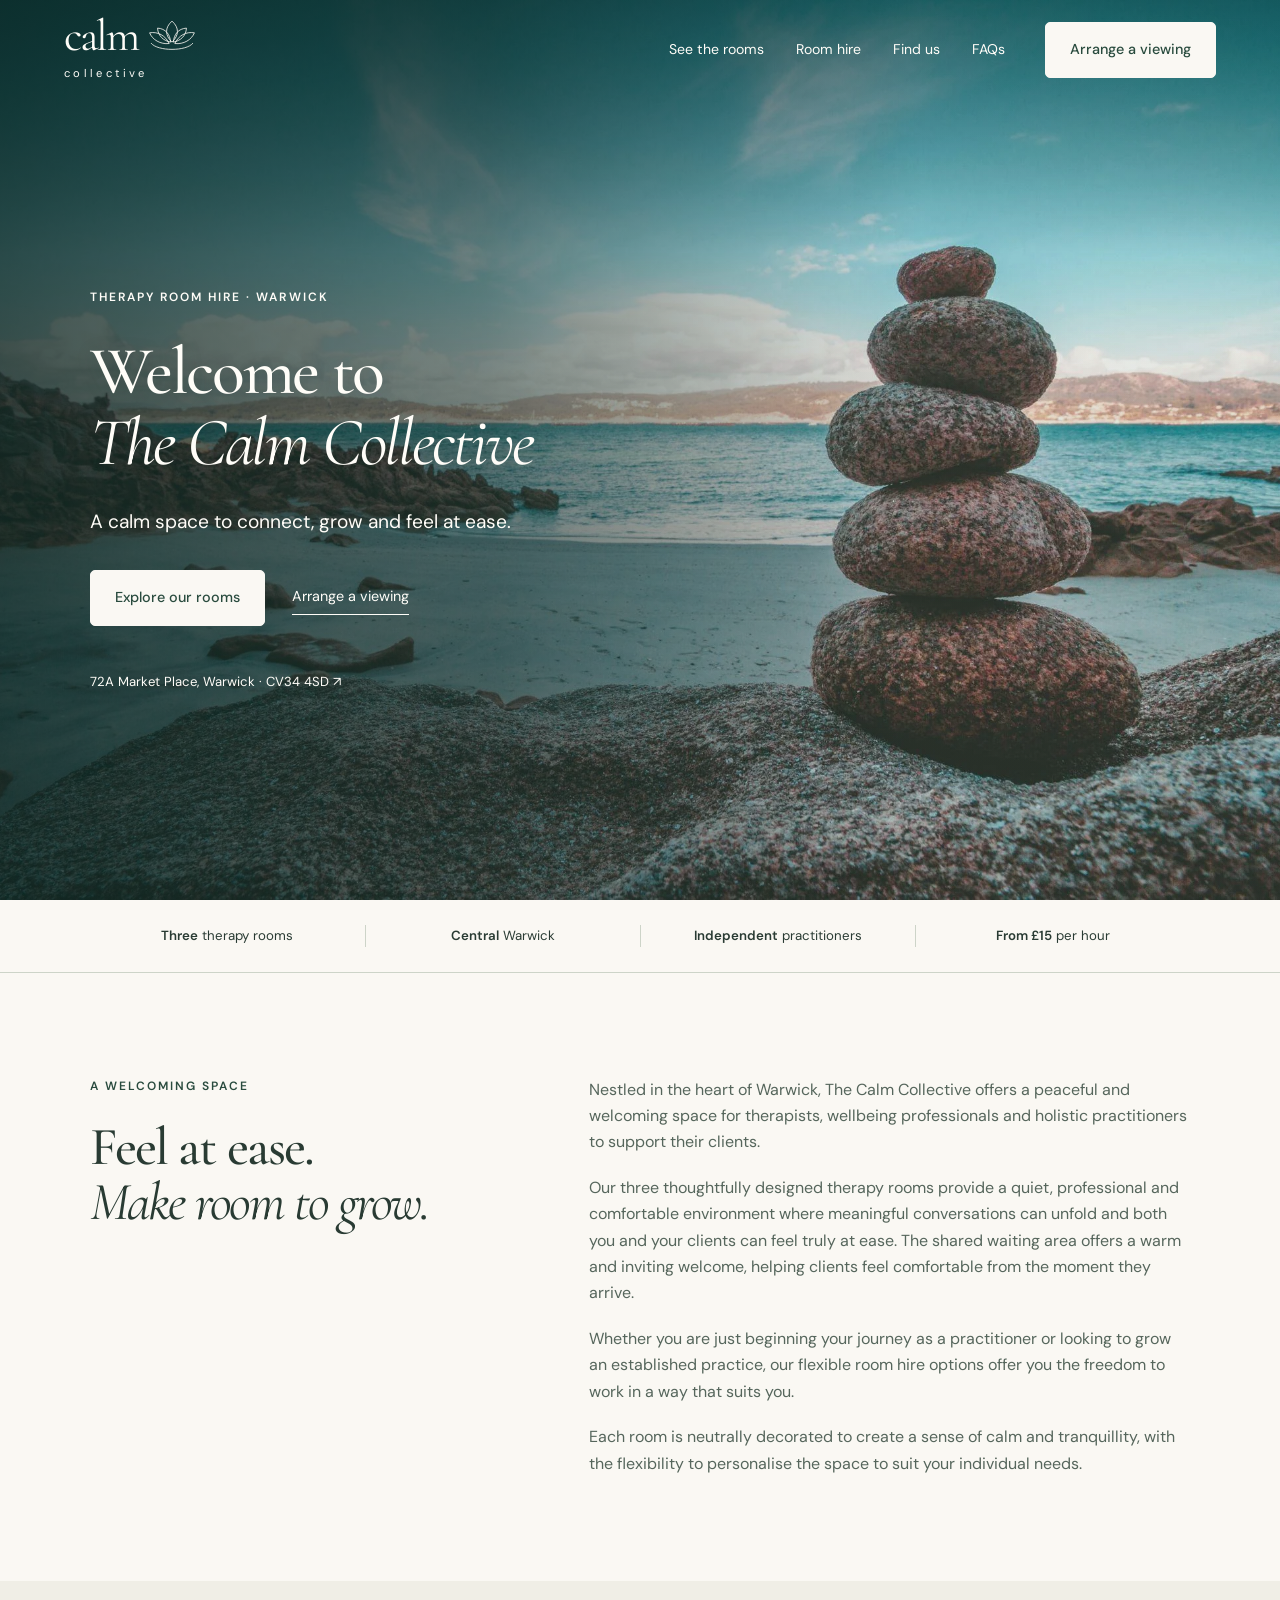
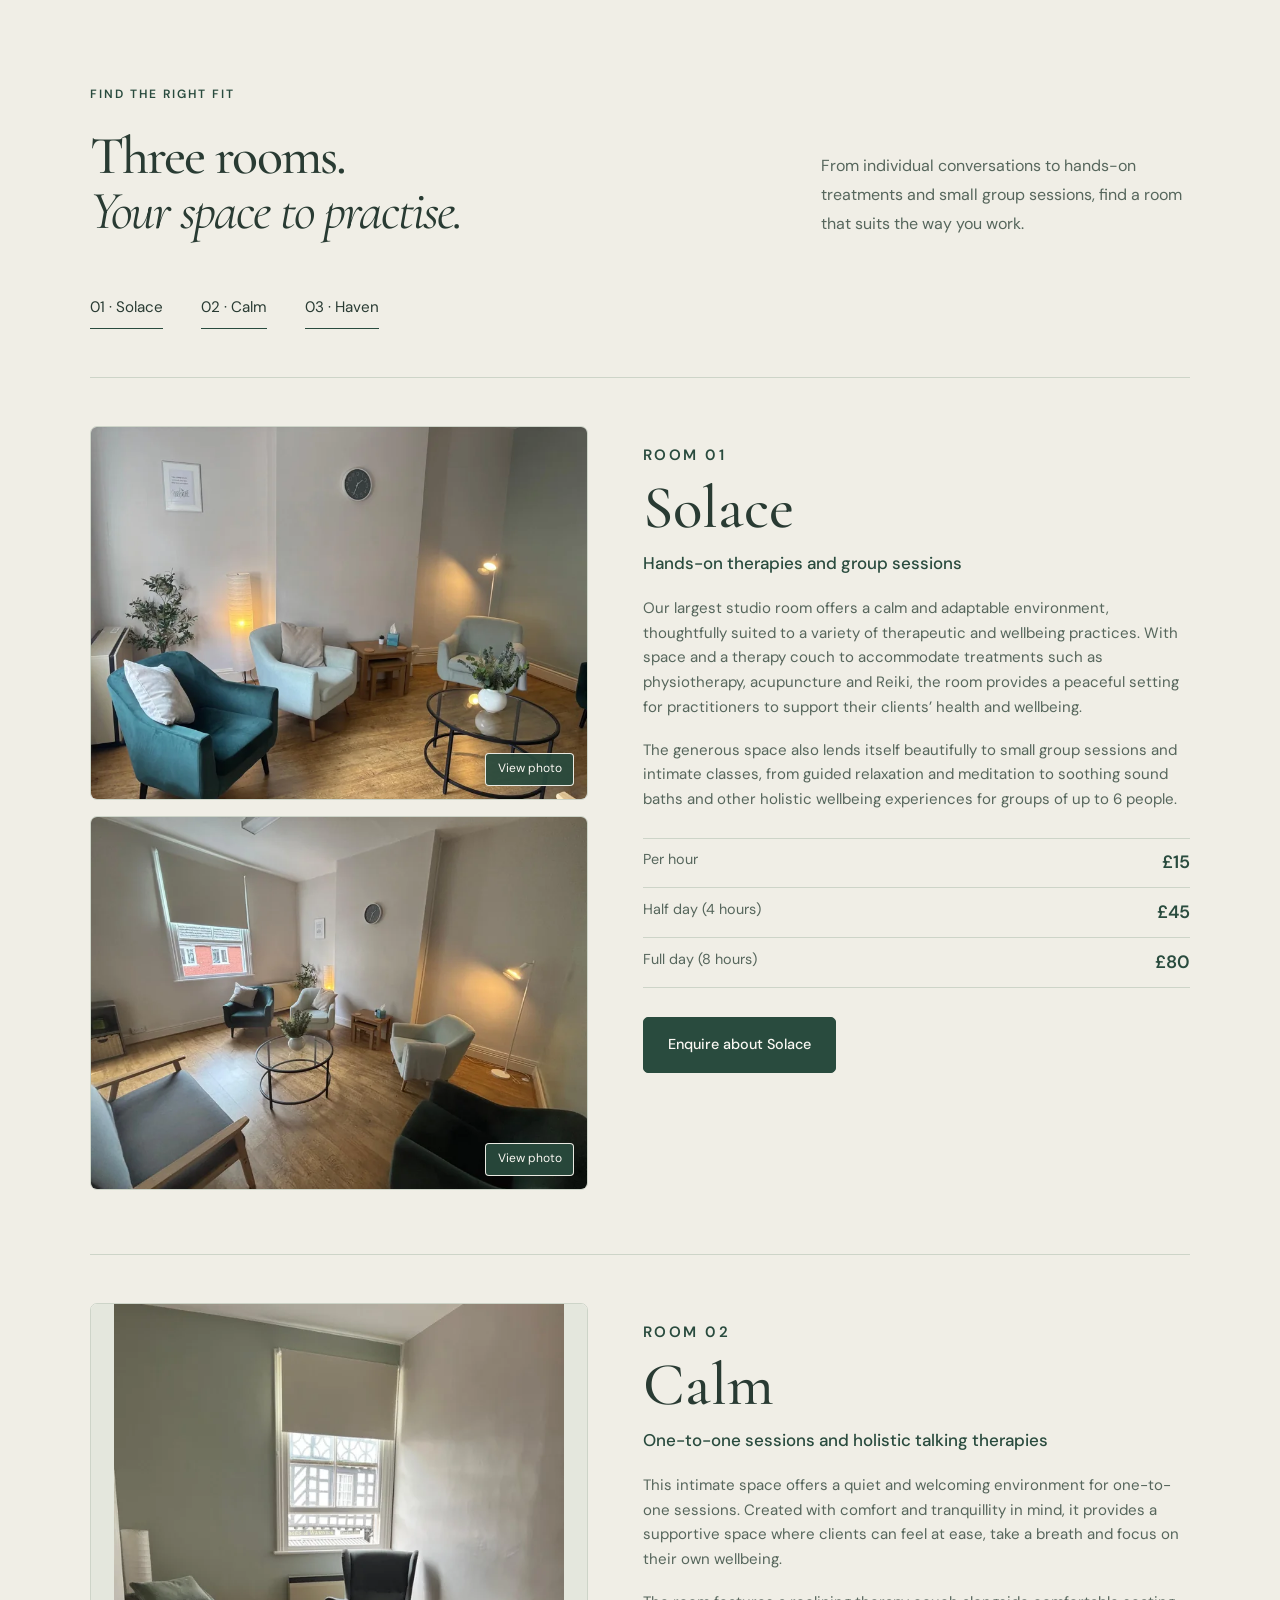
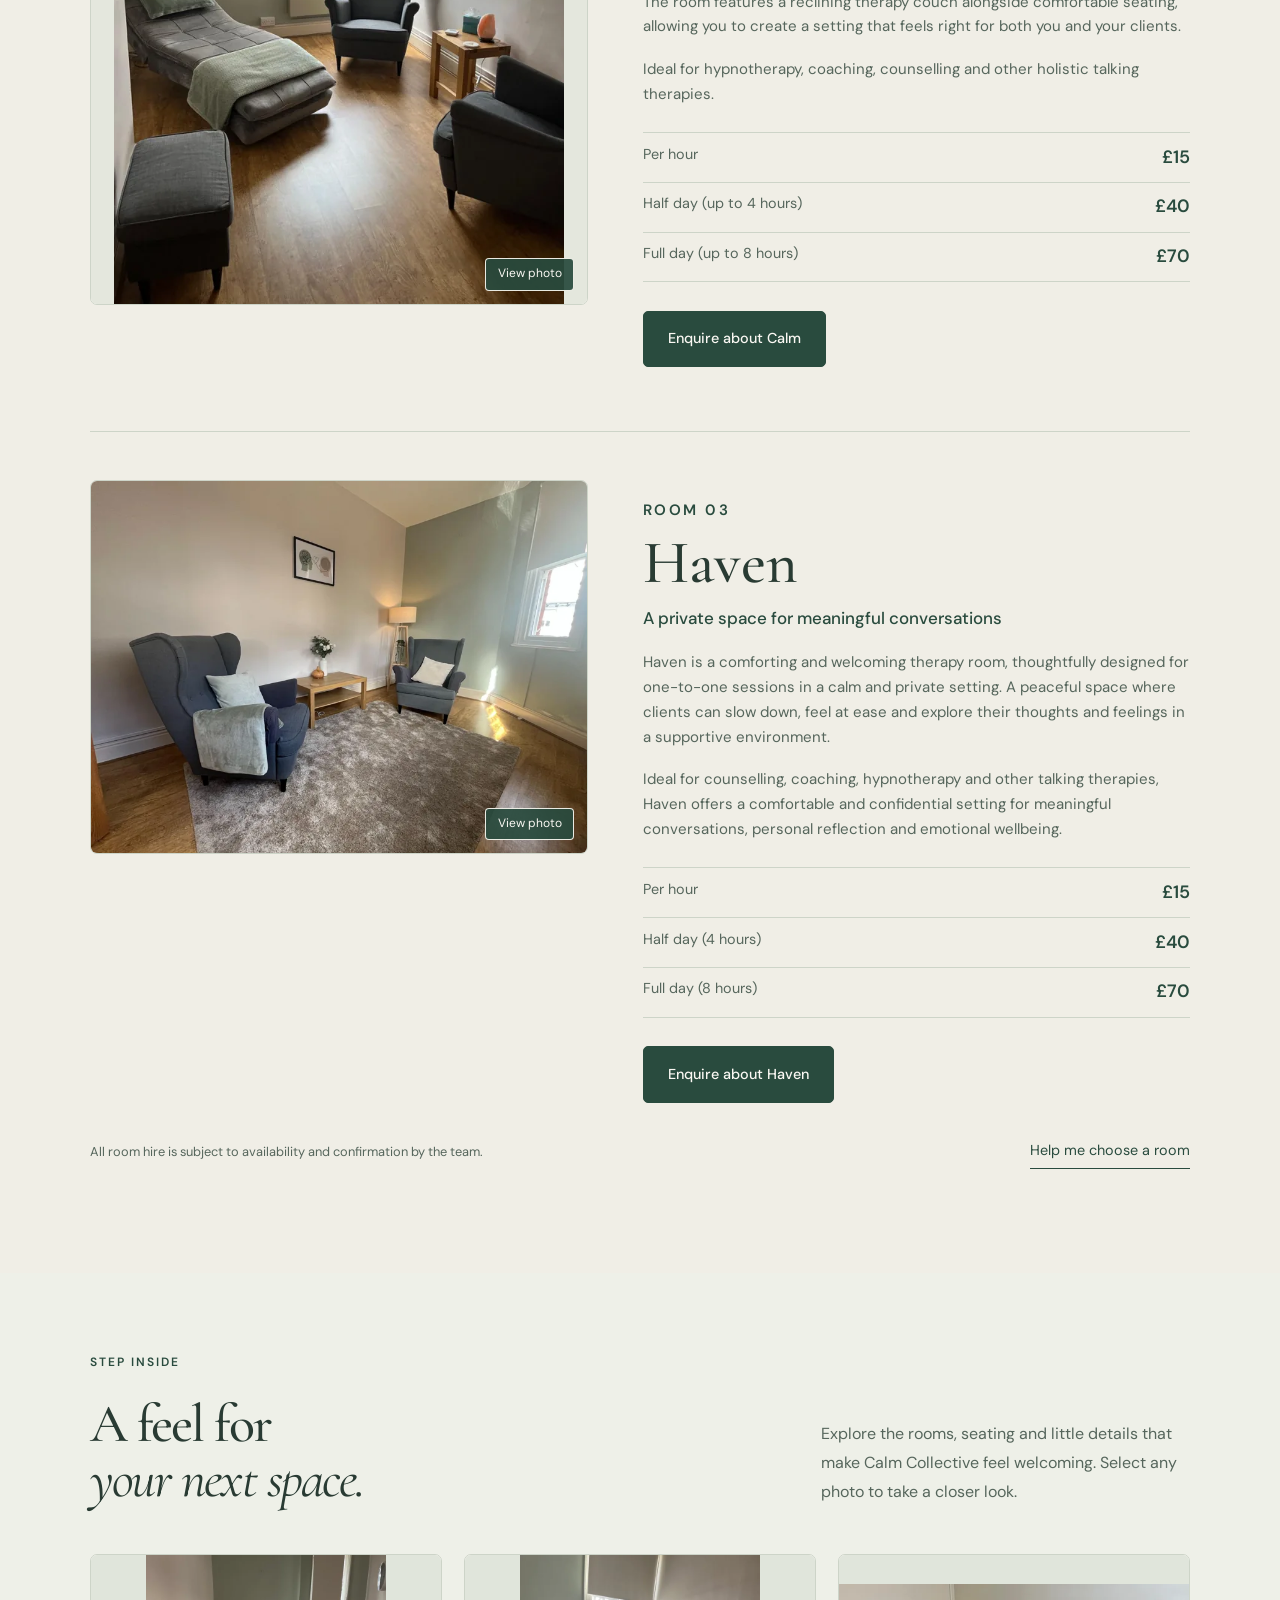
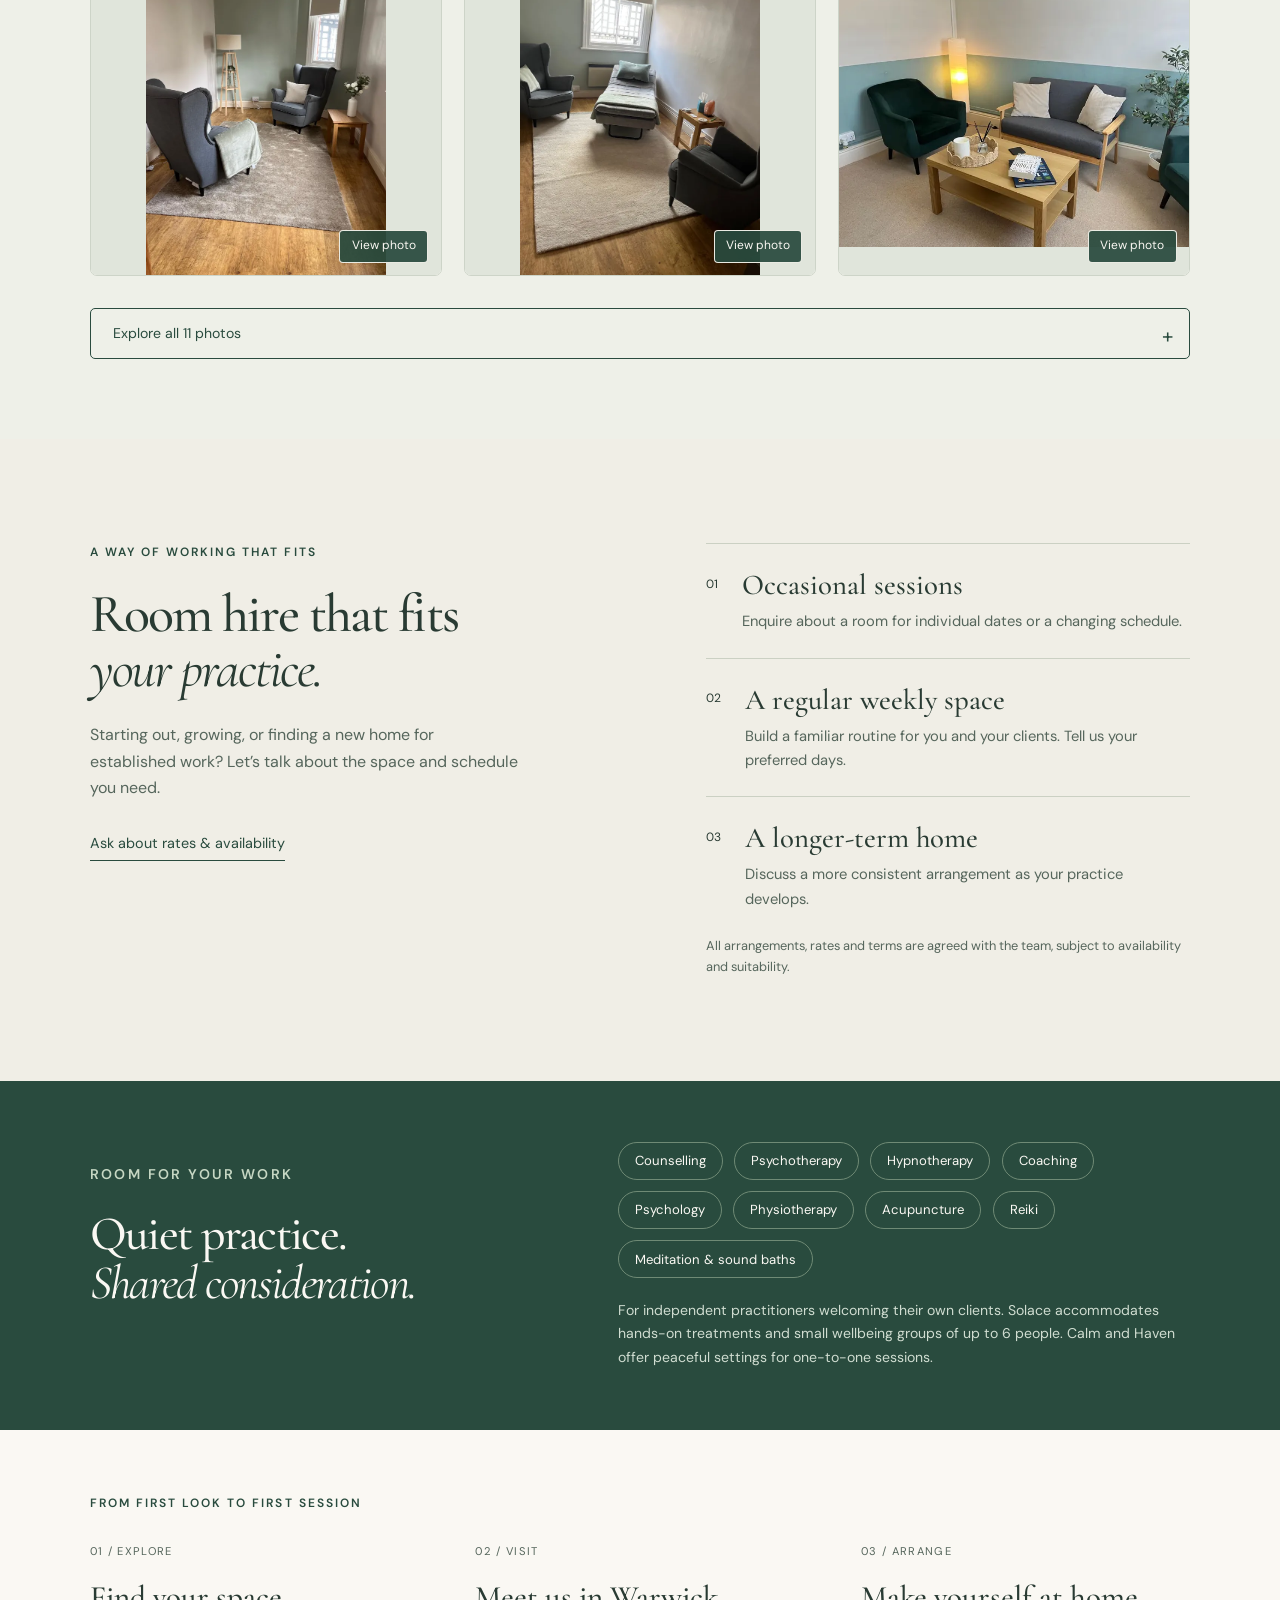
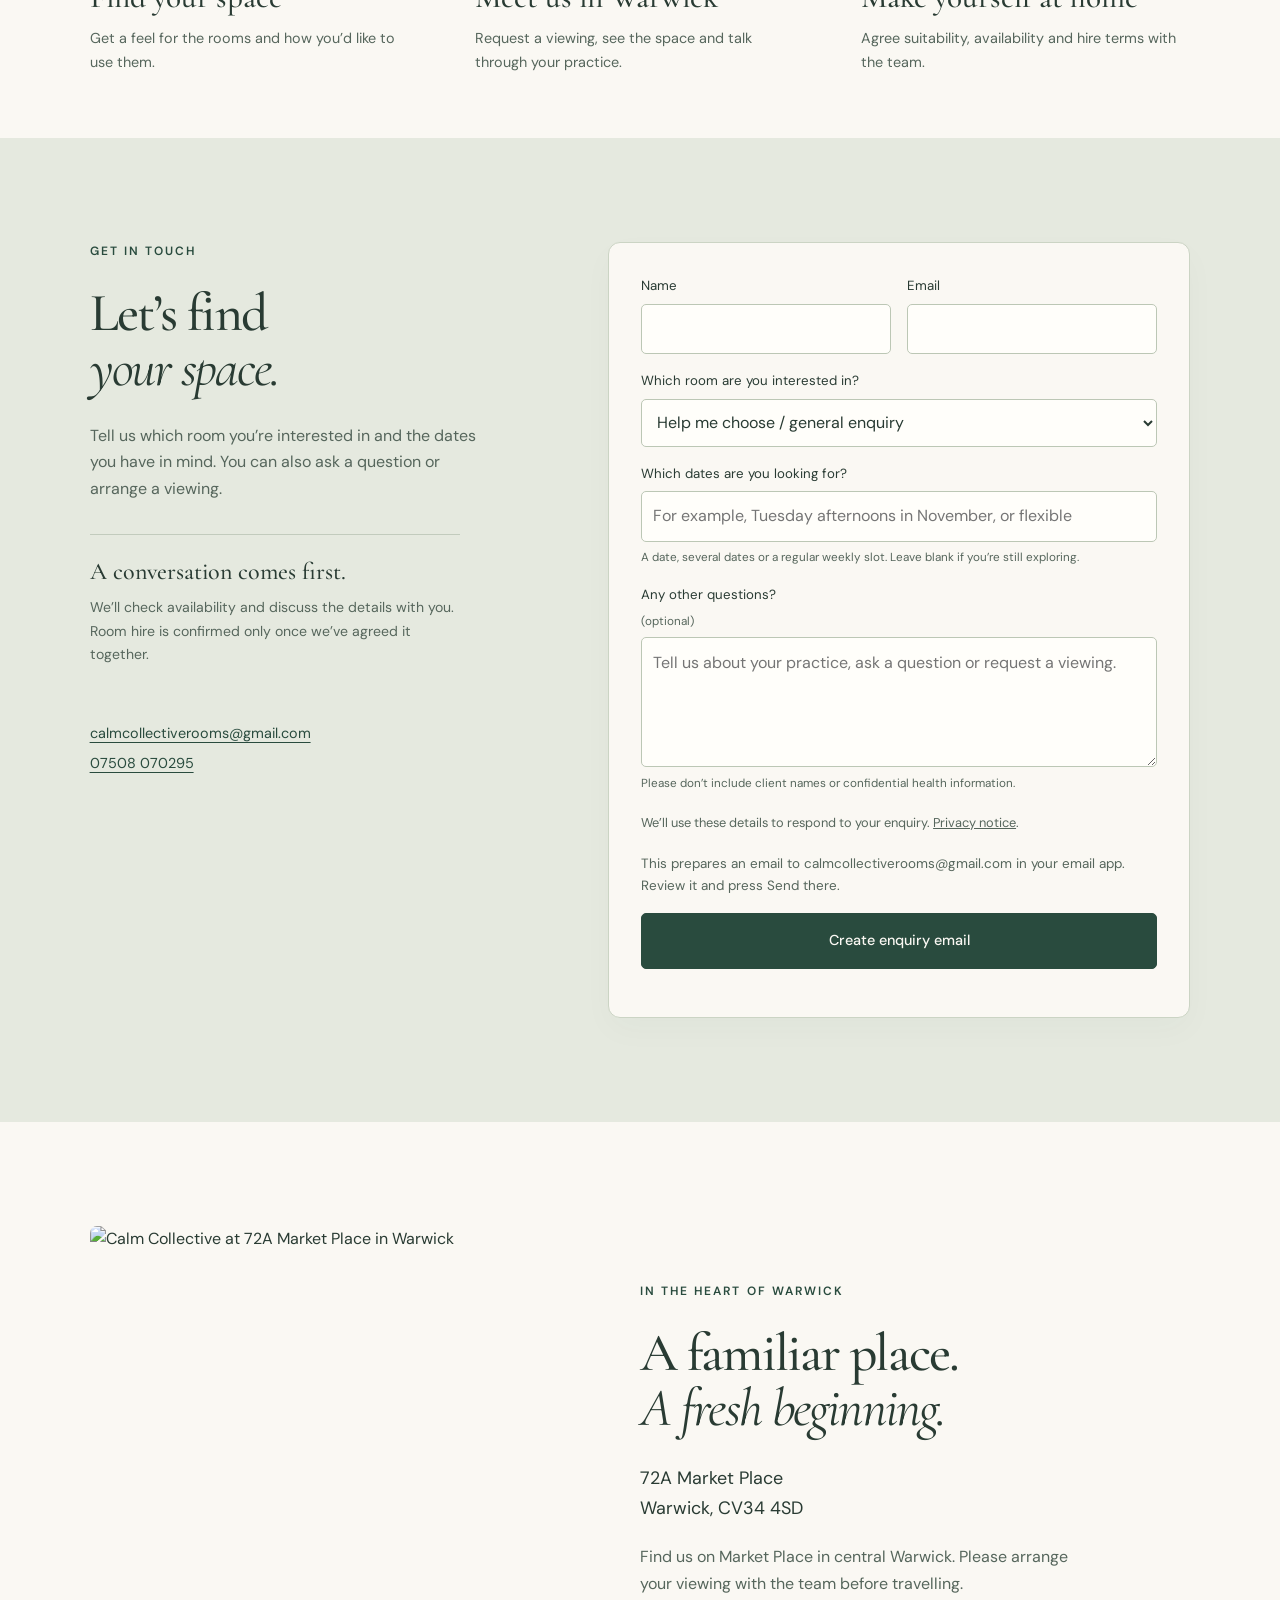
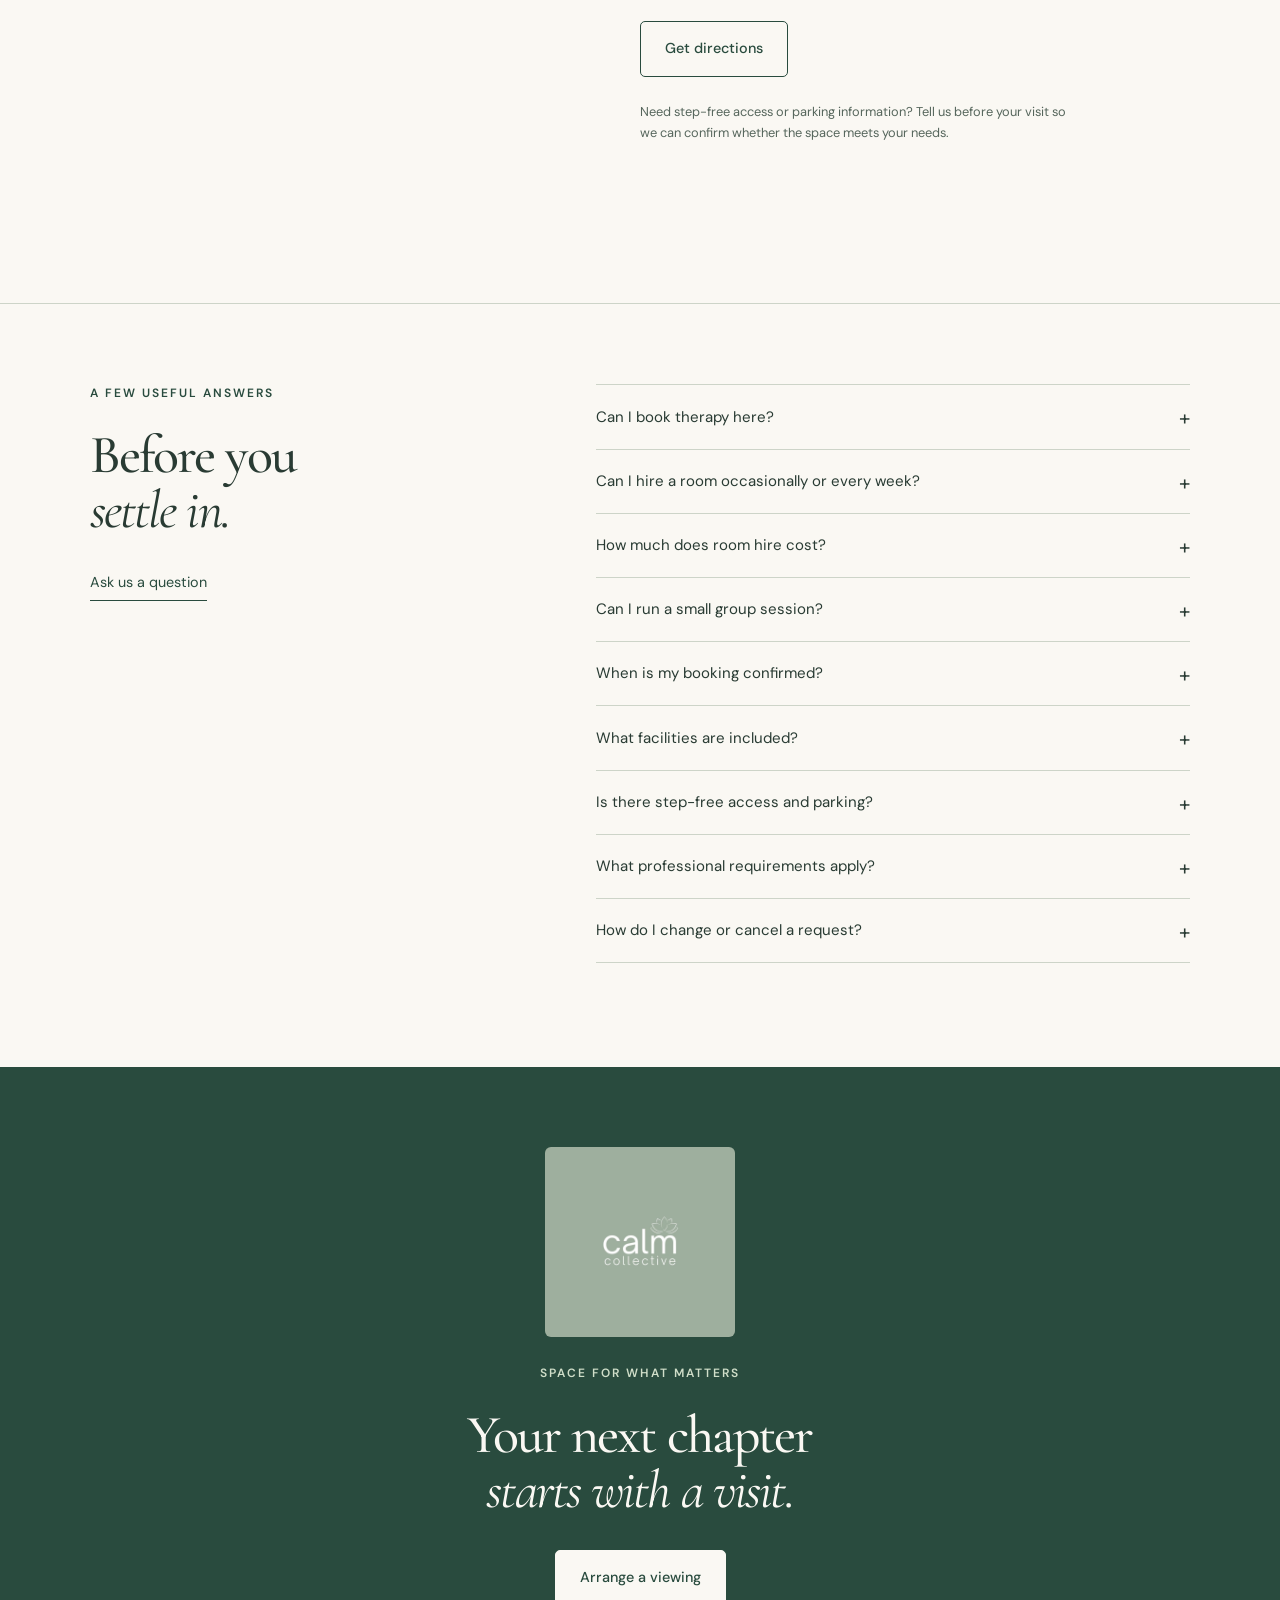
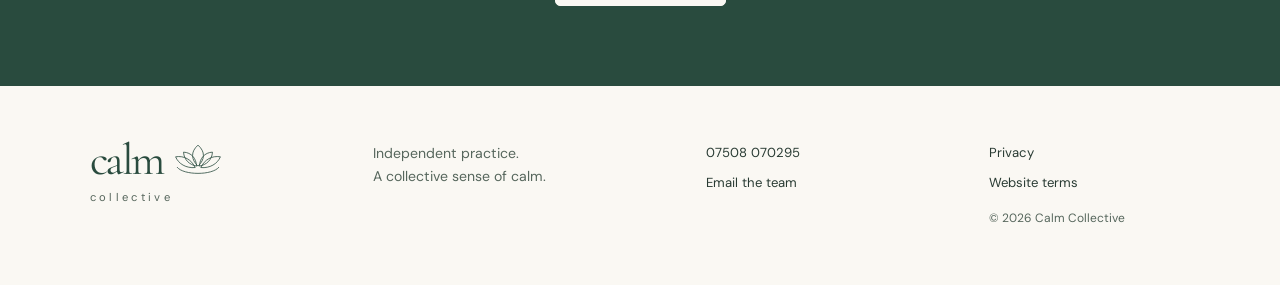
==== commit 3b786392: "Remove captions beneath all photos and retain the existing Pages pipeline" ====
--- a/index.html
+++ b/index.html
@@ -19,7 +19,7 @@
   <link rel="preconnect" href="https://fonts.googleapis.com">
   <link rel="preconnect" href="https://fonts.gstatic.com" crossorigin>
   <link href="https://fonts.googleapis.com/css2?family=Cormorant+Garamond:ital,wght@0,500;1,400&family=DM+Sans:wght@400;500;600&display=swap" rel="stylesheet">
-  <link rel="stylesheet" href="style.css?v=20261022-fullscreen">
+  <link rel="stylesheet" href="style.css?v=20261022-clean-photos">
   <script type="application/ld+json">
   {
     "@context":"https://schema.org",
@@ -45,16 +45,16 @@
 <section class="hero coastal-hero" aria-labelledby="hero-title">
 <div class="hero-copy"><p class="eyebrow">THERAPY ROOM HIRE · WARWICK</p><h1 id="hero-title">Welcome to<br><em>The Calm Collective</em></h1><p class="hero-intro">A calm space to connect, grow and feel at ease.</p><div class="actions"><a class="button" href="#rooms">Explore our rooms</a><a class="text-link" href="#booking" data-intent="viewing">Arrange a viewing</a></div><p class="hero-address"><a href="#location">72A Market Place, Warwick · CV34 4SD <span aria-hidden="true">↗</span></a></p></div>
 <figure class="hero-photo coastal-photo"><img src="public/photos/coastal-calm.webp" width="2048" height="1365" alt="Balanced stones beside a peaceful turquoise sea" fetchpriority="high"><video id="hero-video" class="hero-video" autoplay muted loop playsinline preload="none" poster="public/photos/coastal-calm.webp" data-src="public/photos/coastal-calm-loop.mp4" aria-hidden="true" tabindex="-1"></video></figure>
-<button class="video-toggle" type="button" aria-controls="hero-video" aria-label="Play background video" hidden>Play video</button></section>
+</section>
 <div class="quick-facts" aria-label="At a glance"><span><b>Three</b> therapy rooms</span><span><b>Central</b> Warwick</span><span><b>Independent</b> practitioners</span><span><b>From £15</b> per hour</span></div>
 <section class="section welcome-section" aria-labelledby="welcome-title"><div><p class="eyebrow">A WELCOMING SPACE</p><h2 id="welcome-title">Feel at ease.<br><em>Make room to grow.</em></h2></div><div class="welcome-copy"><p>Nestled in the heart of Warwick, The Calm Collective offers a peaceful and welcoming space for therapists, wellbeing professionals and holistic practitioners to support their clients.</p><p>Our three thoughtfully designed therapy rooms provide a quiet, professional and comfortable environment where meaningful conversations can unfold and both you and your clients can feel truly at ease. The shared waiting area offers a warm and inviting welcome, helping clients feel comfortable from the moment they arrive.</p><p>Whether you are just beginning your journey as a practitioner or looking to grow an established practice, our flexible room hire options offer you the freedom to work in a way that suits you.</p><p>Each room is neutrally decorated to create a sense of calm and tranquillity, with the flexibility to personalise the space to suit your individual needs.</p></div></section>
 
-<section class="section rooms-section" id="rooms" aria-labelledby="rooms-title"><div class="section-heading"><div><p class="eyebrow">FIND THE RIGHT FIT</p><h2 id="rooms-title">Three rooms.<br><em>Your space to practise.</em></h2></div><p>From individual conversations to hands-on treatments and small group sessions, find a room that suits the way you work.</p></div><nav class="room-jumps" aria-label="Choose a room"><a href="#solace">01 · Solace</a><a href="#calm">02 · Calm</a><a href="#haven">03 · Haven</a></nav><div class="room-details"><article class="room-detail" id="solace" aria-labelledby="solace-title"><div class="room-photographs"><figure><a class="gallery-open" href="public/photos/solace-seating.webp" aria-label="View full photo: Comfortable chairs and soft lighting in Solace"><img src="public/photos/solace-seating-800.webp" width="1600" height="1200" loading="lazy" alt="Comfortable chairs and soft lighting in Solace"><span class="photo-enlarge" aria-hidden="true">View photo</span></a><figcaption>Comfortable chairs and soft lighting in Solace</figcaption></figure><figure><a class="gallery-open" href="public/photos/solace-studio.webp" aria-label="View full photo: The spacious Solace studio with seating and room for small groups"><img src="public/photos/solace-studio-800.webp" width="1600" height="1200" loading="lazy" alt="The spacious Solace studio with seating and room for small groups"><span class="photo-enlarge" aria-hidden="true">View photo</span></a><figcaption>The spacious Solace studio with seating and room for small groups</figcaption></figure></div><div class="room-description"><p class="eyebrow">ROOM 01</p><h3 id="solace-title">Solace</h3><p class="room-subtitle">Hands-on therapies and group sessions</p><p>Our largest studio room offers a calm and adaptable environment, thoughtfully suited to a variety of therapeutic and wellbeing practices. With space and a therapy couch to accommodate treatments such as physiotherapy, acupuncture and Reiki, the room provides a peaceful setting for practitioners to support their clients’ health and wellbeing.</p><p>The generous space also lends itself beautifully to small group sessions and intimate classes, from guided relaxation and meditation to soothing sound baths and other holistic wellbeing experiences for groups of up to 6 people.</p><dl class="room-rates" aria-label="Solace room hire prices"><div><dt>Per hour</dt><dd>£15</dd></div><div><dt>Half day (4 hours)</dt><dd>£45</dd></div><div><dt>Full day (8 hours)</dt><dd>£80</dd></div></dl><a class="button room-select" data-room="solace" href="#booking">Enquire about Solace</a></div></article><article class="room-detail" id="calm" aria-labelledby="calm-title"><div class="room-photographs"><figure><a class="gallery-open" href="public/photos/calm-room.webp" aria-label="View full photo: Reclining therapy couch and comfortable seating in Calm"><img src="public/photos/calm-room-800.webp" width="1200" height="1600" loading="lazy" alt="Reclining therapy couch and comfortable seating in Calm"><span class="photo-enlarge" aria-hidden="true">View photo</span></a><figcaption>Reclining therapy couch and comfortable seating in Calm</figcaption></figure></div><div class="room-description"><p class="eyebrow">ROOM 02</p><h3 id="calm-title">Calm</h3><p class="room-subtitle">One-to-one sessions and holistic talking therapies</p><p>This intimate space offers a quiet and welcoming environment for one-to-one sessions. Created with comfort and tranquillity in mind, it provides a supportive space where clients can feel at ease, take a breath and focus on their own wellbeing.</p><p>The room features a reclining therapy couch alongside comfortable seating, allowing you to create a setting that feels right for both you and your clients.</p><p>Ideal for hypnotherapy, coaching, counselling and other holistic talking therapies.</p><dl class="room-rates" aria-label="Calm room hire prices"><div><dt>Per hour</dt><dd>£15</dd></div><div><dt>Half day (up to 4 hours)</dt><dd>£40</dd></div><div><dt>Full day (up to 8 hours)</dt><dd>£70</dd></div></dl><a class="button room-select" data-room="calm" href="#booking">Enquire about Calm</a></div></article><article class="room-detail" id="haven" aria-labelledby="haven-title"><div class="room-photographs"><figure><a class="gallery-open" href="public/photos/haven-room.webp" aria-label="View full photo: Two comfortable armchairs and a soft rug in Haven"><img src="public/photos/haven-room-800.webp" width="2048" height="1536" loading="lazy" alt="Two comfortable armchairs and a soft rug in Haven"><span class="photo-enlarge" aria-hidden="true">View photo</span></a><figcaption>Two comfortable armchairs and a soft rug in Haven</figcaption></figure></div><div class="room-description"><p class="eyebrow">ROOM 03</p><h3 id="haven-title">Haven</h3><p class="room-subtitle">A private space for meaningful conversations</p><p>Haven is a comforting and welcoming therapy room, thoughtfully designed for one-to-one sessions in a calm and private setting. A peaceful space where clients can slow down, feel at ease and explore their thoughts and feelings in a supportive environment.</p><p>Ideal for counselling, coaching, hypnotherapy and other talking therapies, Haven offers a comfortable and confidential setting for meaningful conversations, personal reflection and emotional wellbeing.</p><dl class="room-rates" aria-label="Haven room hire prices"><div><dt>Per hour</dt><dd>£15</dd></div><div><dt>Half day (4 hours)</dt><dd>£40</dd></div><div><dt>Full day (8 hours)</dt><dd>£70</dd></div></dl><a class="button room-select" data-room="haven" href="#booking">Enquire about Haven</a></div></article></div><div class="room-footnote"><p>All room hire is subject to availability and confirmation by the team.</p><a class="text-link" href="#booking">Help me choose a room</a></div></section>
-<section class="section photo-section" id="gallery" aria-labelledby="gallery-title"><div class="section-heading"><div><p class="eyebrow">STEP INSIDE</p><h2 id="gallery-title">A feel for<br><em>your next space.</em></h2></div><p>Explore the rooms, seating and little details that make Calm Collective feel welcoming. Select any photo to take a closer look.</p></div><div class="photo-grid"><figure class="photo-card"><a class="gallery-open" href="public/photos/conversation-room.webp" data-photo-index="0" aria-label="View full photo: A space for conversation"><img src="public/photos/conversation-room-640.webp" width="1200" height="1600" loading="lazy" decoding="async" alt="Two grey armchairs, a soft rug and a sage feature wall in a Calm Collective therapy room"><span class="photo-enlarge" aria-hidden="true">View photo</span></a><figcaption>A space for conversation</figcaption></figure><figure class="photo-card"><a class="gallery-open" href="public/photos/reclining-room.webp" data-photo-index="1" aria-label="View full photo: A flexible room layout"><img src="public/photos/reclining-room-640.webp" width="1200" height="1600" loading="lazy" decoding="async" alt="A reclining couch and armchairs beside a window at Calm Collective"><span class="photo-enlarge" aria-hidden="true">View photo</span></a><figcaption>A flexible room layout</figcaption></figure><figure class="photo-card"><a class="gallery-open" href="public/photos/sofa-and-armchairs.webp" data-photo-index="2" aria-label="View full photo: A welcoming place to settle"><img src="public/photos/sofa-and-armchairs-640.webp" width="1600" height="1200" loading="lazy" decoding="async" alt="Grey sofa and green armchairs around a wooden coffee table"><span class="photo-enlarge" aria-hidden="true">View photo</span></a><figcaption>A welcoming place to settle</figcaption></figure></div><details class="more-photos"><summary>Explore all 11 photos</summary><div class="photo-grid"><figure class="photo-card"><a class="gallery-open" href="public/photos/armchairs-and-lamplight.webp" data-photo-index="3" aria-label="View full photo: Soft light, quiet surroundings"><img src="public/photos/armchairs-and-lamplight-640.webp" width="1600" height="1200" loading="lazy" decoding="async" alt="Two upholstered armchairs with a wooden tripod lamp and side table"><span class="photo-enlarge" aria-hidden="true">View photo</span></a><figcaption>Soft light, quiet surroundings</figcaption></figure><figure class="photo-card"><a class="gallery-open" href="public/photos/window-side-seating.webp" data-photo-index="4" aria-label="View full photo: Room to feel at ease"><img src="public/photos/window-side-seating-640.webp" width="1200" height="1600" loading="lazy" decoding="async" alt="Window-side armchair, wooden door and pale rug in a therapy room"><span class="photo-enlarge" aria-hidden="true">View photo</span></a><figcaption>Room to feel at ease</figcaption></figure><figure class="photo-card"><a class="gallery-open" href="public/photos/daylight-room.webp" data-photo-index="5" aria-label="View full photo: Natural light and neutral tones"><img src="public/photos/daylight-room-640.webp" width="1200" height="1600" loading="lazy" decoding="async" alt="Therapy room with a reclining couch, grey chairs and a sash window"><span class="photo-enlarge" aria-hidden="true">View photo</span></a><figcaption>Natural light and neutral tones</figcaption></figure><figure class="photo-card"><a class="gallery-open" href="public/photos/armchair-detail.webp" data-photo-index="6" aria-label="View full photo: Comfort in the details"><img src="public/photos/armchair-detail-640.webp" width="1200" height="1600" loading="lazy" decoding="async" alt="Grey wingback chair with a pale cushion beside a lit wooden floor lamp"><span class="photo-enlarge" aria-hidden="true">View photo</span></a><figcaption>Comfort in the details</figcaption></figure><figure class="photo-card"><a class="gallery-open" href="public/photos/coffee-table.webp" data-photo-index="7" aria-label="View full photo: Considered finishing touches"><img src="public/photos/coffee-table-640.webp" width="1600" height="1200" loading="lazy" decoding="async" alt="Books, a woven tray, candle and diffuser on a wooden coffee table"><span class="photo-enlarge" aria-hidden="true">View photo</span></a><figcaption>Considered finishing touches</figcaption></figure><figure class="photo-card"><a class="gallery-open" href="public/photos/lamp-and-greenery.webp" data-photo-index="8" aria-label="View full photo: Warm light and greenery"><img src="public/photos/lamp-and-greenery-640.webp" width="1200" height="1600" loading="lazy" decoding="async" alt="Wooden tripod lamp with a trailing plant beside a small side table"><span class="photo-enlarge" aria-hidden="true">View photo</span></a><figcaption>Warm light and greenery</figcaption></figure><figure class="photo-card"><a class="gallery-open" href="public/photos/quiet-zone-640.webp" data-photo-index="9" aria-label="View full photo: A shared sense of calm"><img src="public/photos/quiet-zone-640.webp" width="1200" height="1600" loading="lazy" decoding="async" alt="Framed Calm Collective sign asking visitors to use soft voices and silence mobile phones"><span class="photo-enlarge" aria-hidden="true">View photo</span></a><figcaption>A shared sense of calm</figcaption></figure><figure class="photo-card"><a class="gallery-open" href="public/photos/branded-window.webp" data-photo-index="10" aria-label="View full photo: Find us in Warwick"><img src="public/photos/branded-window-640.webp" width="1200" height="1600" loading="lazy" decoding="async" alt="Calm Collective logos on sage window film framed by red brick"><span class="photo-enlarge" aria-hidden="true">View photo</span></a><figcaption>Find us in Warwick</figcaption></figure></div></details></section>
+<section class="section rooms-section" id="rooms" aria-labelledby="rooms-title"><div class="section-heading"><div><p class="eyebrow">FIND THE RIGHT FIT</p><h2 id="rooms-title">Three rooms.<br><em>Your space to practise.</em></h2></div><p>From individual conversations to hands-on treatments and small group sessions, find a room that suits the way you work.</p></div><nav class="room-jumps" aria-label="Choose a room"><a href="#solace">01 · Solace</a><a href="#calm">02 · Calm</a><a href="#haven">03 · Haven</a></nav><div class="room-details"><article class="room-detail" id="solace" aria-labelledby="solace-title"><div class="room-photographs"><figure><a class="gallery-open" href="public/photos/solace-seating.webp" aria-label="View full photo: Comfortable chairs and soft lighting in Solace"><img src="public/photos/solace-seating-800.webp" width="1600" height="1200" loading="lazy" alt="Comfortable chairs and soft lighting in Solace"><span class="photo-enlarge" aria-hidden="true">View photo</span></a></figure><figure><a class="gallery-open" href="public/photos/solace-studio.webp" aria-label="View full photo: The spacious Solace studio with seating and room for small groups"><img src="public/photos/solace-studio-800.webp" width="1600" height="1200" loading="lazy" alt="The spacious Solace studio with seating and room for small groups"><span class="photo-enlarge" aria-hidden="true">View photo</span></a></figure></div><div class="room-description"><p class="eyebrow">ROOM 01</p><h3 id="solace-title">Solace</h3><p class="room-subtitle">Hands-on therapies and group sessions</p><p>Our largest studio room offers a calm and adaptable environment, thoughtfully suited to a variety of therapeutic and wellbeing practices. With space and a therapy couch to accommodate treatments such as physiotherapy, acupuncture and Reiki, the room provides a peaceful setting for practitioners to support their clients’ health and wellbeing.</p><p>The generous space also lends itself beautifully to small group sessions and intimate classes, from guided relaxation and meditation to soothing sound baths and other holistic wellbeing experiences for groups of up to 6 people.</p><dl class="room-rates" aria-label="Solace room hire prices"><div><dt>Per hour</dt><dd>£15</dd></div><div><dt>Half day (4 hours)</dt><dd>£45</dd></div><div><dt>Full day (8 hours)</dt><dd>£80</dd></div></dl><a class="button room-select" data-room="solace" href="#booking">Enquire about Solace</a></div></article><article class="room-detail" id="calm" aria-labelledby="calm-title"><div class="room-photographs"><figure><a class="gallery-open" href="public/photos/calm-room.webp" aria-label="View full photo: Reclining therapy couch and comfortable seating in Calm"><img src="public/photos/calm-room-800.webp" width="1200" height="1600" loading="lazy" alt="Reclining therapy couch and comfortable seating in Calm"><span class="photo-enlarge" aria-hidden="true">View photo</span></a></figure></div><div class="room-description"><p class="eyebrow">ROOM 02</p><h3 id="calm-title">Calm</h3><p class="room-subtitle">One-to-one sessions and holistic talking therapies</p><p>This intimate space offers a quiet and welcoming environment for one-to-one sessions. Created with comfort and tranquillity in mind, it provides a supportive space where clients can feel at ease, take a breath and focus on their own wellbeing.</p><p>The room features a reclining therapy couch alongside comfortable seating, allowing you to create a setting that feels right for both you and your clients.</p><p>Ideal for hypnotherapy, coaching, counselling and other holistic talking therapies.</p><dl class="room-rates" aria-label="Calm room hire prices"><div><dt>Per hour</dt><dd>£15</dd></div><div><dt>Half day (up to 4 hours)</dt><dd>£40</dd></div><div><dt>Full day (up to 8 hours)</dt><dd>£70</dd></div></dl><a class="button room-select" data-room="calm" href="#booking">Enquire about Calm</a></div></article><article class="room-detail" id="haven" aria-labelledby="haven-title"><div class="room-photographs"><figure><a class="gallery-open" href="public/photos/haven-room.webp" aria-label="View full photo: Two comfortable armchairs and a soft rug in Haven"><img src="public/photos/haven-room-800.webp" width="2048" height="1536" loading="lazy" alt="Two comfortable armchairs and a soft rug in Haven"><span class="photo-enlarge" aria-hidden="true">View photo</span></a></figure></div><div class="room-description"><p class="eyebrow">ROOM 03</p><h3 id="haven-title">Haven</h3><p class="room-subtitle">A private space for meaningful conversations</p><p>Haven is a comforting and welcoming therapy room, thoughtfully designed for one-to-one sessions in a calm and private setting. A peaceful space where clients can slow down, feel at ease and explore their thoughts and feelings in a supportive environment.</p><p>Ideal for counselling, coaching, hypnotherapy and other talking therapies, Haven offers a comfortable and confidential setting for meaningful conversations, personal reflection and emotional wellbeing.</p><dl class="room-rates" aria-label="Haven room hire prices"><div><dt>Per hour</dt><dd>£15</dd></div><div><dt>Half day (4 hours)</dt><dd>£40</dd></div><div><dt>Full day (8 hours)</dt><dd>£70</dd></div></dl><a class="button room-select" data-room="haven" href="#booking">Enquire about Haven</a></div></article></div><div class="room-footnote"><p>All room hire is subject to availability and confirmation by the team.</p><a class="text-link" href="#booking">Help me choose a room</a></div></section>
+<section class="section photo-section" id="gallery" aria-labelledby="gallery-title"><div class="section-heading"><div><p class="eyebrow">STEP INSIDE</p><h2 id="gallery-title">A feel for<br><em>your next space.</em></h2></div><p>Explore the rooms, seating and little details that make Calm Collective feel welcoming. Select any photo to take a closer look.</p></div><div class="photo-grid"><figure class="photo-card"><a class="gallery-open" href="public/photos/conversation-room.webp" data-photo-index="0" aria-label="View full photo: A space for conversation"><img src="public/photos/conversation-room-640.webp" width="1200" height="1600" loading="lazy" decoding="async" alt="Two grey armchairs, a soft rug and a sage feature wall in a Calm Collective therapy room"><span class="photo-enlarge" aria-hidden="true">View photo</span></a></figure><figure class="photo-card"><a class="gallery-open" href="public/photos/reclining-room.webp" data-photo-index="1" aria-label="View full photo: A flexible room layout"><img src="public/photos/reclining-room-640.webp" width="1200" height="1600" loading="lazy" decoding="async" alt="A reclining couch and armchairs beside a window at Calm Collective"><span class="photo-enlarge" aria-hidden="true">View photo</span></a></figure><figure class="photo-card"><a class="gallery-open" href="public/photos/sofa-and-armchairs.webp" data-photo-index="2" aria-label="View full photo: A welcoming place to settle"><img src="public/photos/sofa-and-armchairs-640.webp" width="1600" height="1200" loading="lazy" decoding="async" alt="Grey sofa and green armchairs around a wooden coffee table"><span class="photo-enlarge" aria-hidden="true">View photo</span></a></figure></div><details class="more-photos"><summary>Explore all 11 photos</summary><div class="photo-grid"><figure class="photo-card"><a class="gallery-open" href="public/photos/armchairs-and-lamplight.webp" data-photo-index="3" aria-label="View full photo: Soft light, quiet surroundings"><img src="public/photos/armchairs-and-lamplight-640.webp" width="1600" height="1200" loading="lazy" decoding="async" alt="Two upholstered armchairs with a wooden tripod lamp and side table"><span class="photo-enlarge" aria-hidden="true">View photo</span></a></figure><figure class="photo-card"><a class="gallery-open" href="public/photos/window-side-seating.webp" data-photo-index="4" aria-label="View full photo: Room to feel at ease"><img src="public/photos/window-side-seating-640.webp" width="1200" height="1600" loading="lazy" decoding="async" alt="Window-side armchair, wooden door and pale rug in a therapy room"><span class="photo-enlarge" aria-hidden="true">View photo</span></a></figure><figure class="photo-card"><a class="gallery-open" href="public/photos/daylight-room.webp" data-photo-index="5" aria-label="View full photo: Natural light and neutral tones"><img src="public/photos/daylight-room-640.webp" width="1200" height="1600" loading="lazy" decoding="async" alt="Therapy room with a reclining couch, grey chairs and a sash window"><span class="photo-enlarge" aria-hidden="true">View photo</span></a></figure><figure class="photo-card"><a class="gallery-open" href="public/photos/armchair-detail.webp" data-photo-index="6" aria-label="View full photo: Comfort in the details"><img src="public/photos/armchair-detail-640.webp" width="1200" height="1600" loading="lazy" decoding="async" alt="Grey wingback chair with a pale cushion beside a lit wooden floor lamp"><span class="photo-enlarge" aria-hidden="true">View photo</span></a></figure><figure class="photo-card"><a class="gallery-open" href="public/photos/coffee-table.webp" data-photo-index="7" aria-label="View full photo: Considered finishing touches"><img src="public/photos/coffee-table-640.webp" width="1600" height="1200" loading="lazy" decoding="async" alt="Books, a woven tray, candle and diffuser on a wooden coffee table"><span class="photo-enlarge" aria-hidden="true">View photo</span></a></figure><figure class="photo-card"><a class="gallery-open" href="public/photos/lamp-and-greenery.webp" data-photo-index="8" aria-label="View full photo: Warm light and greenery"><img src="public/photos/lamp-and-greenery-640.webp" width="1200" height="1600" loading="lazy" decoding="async" alt="Wooden tripod lamp with a trailing plant beside a small side table"><span class="photo-enlarge" aria-hidden="true">View photo</span></a></figure><figure class="photo-card"><a class="gallery-open" href="public/photos/quiet-zone-640.webp" data-photo-index="9" aria-label="View full photo: A shared sense of calm"><img src="public/photos/quiet-zone-640.webp" width="1200" height="1600" loading="lazy" decoding="async" alt="Framed Calm Collective sign asking visitors to use soft voices and silence mobile phones"><span class="photo-enlarge" aria-hidden="true">View photo</span></a></figure><figure class="photo-card"><a class="gallery-open" href="public/photos/branded-window.webp" data-photo-index="10" aria-label="View full photo: Find us in Warwick"><img src="public/photos/branded-window-640.webp" width="1200" height="1600" loading="lazy" decoding="async" alt="Calm Collective logos on sage window film framed by red brick"><span class="photo-enlarge" aria-hidden="true">View photo</span></a></figure></div></details></section>
 <section class="section hire-section" id="hire"><div><p class="eyebrow">A WAY OF WORKING THAT FITS</p><h2>Room hire that fits<br><em>your practice.</em></h2><p class="section-intro">Starting out, growing, or finding a new home for established work? Let’s talk about the space and schedule you need.</p><a class="text-link" href="#booking" data-intent="enquiry">Ask about rates &amp; availability</a></div><div class="hire-options"><article><span>01</span><div><h3>Occasional sessions</h3><p>Enquire about a room for individual dates or a changing schedule.</p></div></article><article><span>02</span><div><h3>A regular weekly space</h3><p>Build a familiar routine for you and your clients. Tell us your preferred days.</p></div></article><article><span>03</span><div><h3>A longer-term home</h3><p>Discuss a more consistent arrangement as your practice develops.</p></div></article><p class="small-note">All arrangements, rates and terms are agreed with the team, subject to availability and suitability.</p></div></section>
 <section class="practice-strip"><div><p class="eyebrow">ROOM FOR YOUR WORK</p><h2>Quiet practice.<br><em>Shared consideration.</em></h2></div><div><div class="practice-tags"><span>Counselling</span><span>Psychotherapy</span><span>Hypnotherapy</span><span>Coaching</span><span>Psychology</span><span>Physiotherapy</span><span>Acupuncture</span><span>Reiki</span><span>Meditation &amp; sound baths</span></div><p>For independent practitioners welcoming their own clients. Solace accommodates hands-on treatments and small wellbeing groups of up to 6 people. Calm and Haven offer peaceful settings for one-to-one sessions.</p></div></section>
 <section class="section how-section" id="how"><p class="eyebrow">FROM FIRST LOOK TO FIRST SESSION</p><div class="process-grid"><article><span>01 / EXPLORE</span><h3>Find your space</h3><p>Get a feel for the rooms and how you’d like to use them.</p></article><article><span>02 / VISIT</span><h3>Meet us in Warwick</h3><p>Request a viewing, see the space and talk through your practice.</p></article><article><span>03 / ARRANGE</span><h3>Make yourself at home</h3><p>Agree suitability, availability and hire terms with the team.</p></article></div></section>
 <section class="section booking-section" id="booking"><span id="enquire" class="anchor-alias"></span><span id="appointment" class="anchor-alias"></span><div class="booking-intro"><p class="eyebrow">GET IN TOUCH</p><h2>Let’s find<br><em>your space.</em></h2><p>Tell us which room you’re interested in and the dates you have in mind. You can also ask a question or arrange a viewing.</p><div class="booking-assurance"><h3>A conversation comes first.</h3><p>We’ll check availability and discuss the details with you. Room hire is confirmed only once we’ve agreed it together.</p></div><p class="booking-contact"><a href="mailto:calmcollectiverooms@gmail.com">calmcollectiverooms@gmail.com</a><br><a href="tel:07508070295">07508 070295</a></p></div><div class="booking-card"><form id="booking-form" action="mailto:calmcollectiverooms@gmail.com" method="post" enctype="text/plain"><div class="form-grid"><label>Name<input name="name" autocomplete="name" maxlength="100" required></label><label>Email<input type="email" name="email" autocomplete="email" maxlength="160" required></label><label class="full">Which room are you interested in?<select name="room" id="room" required><option value="any">Help me choose / general enquiry</option><option value="solace">Room 1 — Solace</option><option value="calm">Room 2 — Calm</option><option value="haven">Room 3 — Haven</option></select></label><label class="full">Which dates are you looking for?<input name="dates" maxlength="300" placeholder="For example, Tuesday afternoons in November, or flexible"><small>A date, several dates or a regular weekly slot. Leave blank if you’re still exploring.</small></label><label class="full">Any other questions? <small>(optional)</small><textarea name="notes" rows="4" maxlength="1000" placeholder="Tell us about your practice, ask a question or request a viewing."></textarea><small>Please don’t include client names or confidential health information.</small></label><label class="website-check" aria-hidden="true">Website<input name="website" tabindex="-1" autocomplete="off"></label></div><p class="small-note contact-privacy">We’ll use these details to respond to your enquiry. <a href="privacy.html">Privacy notice</a>.</p><p class="form-delivery-note" id="form-delivery-note">This prepares an email to calmcollectiverooms@gmail.com in your email app. Review it and press Send there.</p><button class="button request" type="submit">Create enquiry email</button><p id="booking-status" role="status" aria-live="polite"></p><div id="email-fallback" hidden><a class="text-link" id="email-draft-link" target="_blank" rel="noopener">Open enquiry email</a><button type="button" id="copy-enquiry" class="text-link">Copy enquiry</button><p class="small-note">No email app? Copy your enquiry and email it to <a href="mailto:calmcollectiverooms@gmail.com">calmcollectiverooms@gmail.com</a>.</p></div><noscript><p>You can email <a href="mailto:calmcollectiverooms@gmail.com">calmcollectiverooms@gmail.com</a> directly.</p></noscript></form></div></section>
 <section class="section location-section" id="location"><figure><img src="public/calm-collective-warwick-clean.webp" width="1086" height="1448" loading="lazy" alt="Calm Collective at 72A Market Place in Warwick"></figure><div><p class="eyebrow">IN THE HEART OF WARWICK</p><h2>A familiar place.<br><em>A fresh beginning.</em></h2><address>72A Market Place<br>Warwick, CV34 4SD</address><p>Find us on Market Place in central Warwick. Please arrange your viewing with the team before travelling.</p><a class="button button-outline" href="https://www.google.com/maps/search/?api=1&amp;query=72A+Market+Place+Warwick+CV34+4SD" target="_blank" rel="noopener">Get directions</a><p class="small-note">Need step-free access or parking information? Tell us before your visit so we can confirm whether the space meets your needs.</p></div></section>
 <section class="section faq-section" id="faq"><div><p class="eyebrow">A FEW USEFUL ANSWERS</p><h2>Before you<br><em>settle in.</em></h2><a class="text-link" href="#booking" data-intent="enquiry">Ask us a question</a></div><div class="faq-list"><details><summary>Can I book therapy here?</summary><p>Calm Collective hires rooms to independent practitioners. To book a therapy appointment, contact your practitioner directly.</p></details><details><summary>Can I hire a room occasionally or every week?</summary><p>Tell us whether you need occasional sessions, a regular weekly slot or a longer-term arrangement. We’ll discuss suitability, availability and terms with you.</p></details><details><summary>How much does room hire cost?</summary><p>All three rooms are £15 per hour. Solace is £45 for a half day (4 hours) or £80 for a full day (8 hours). Calm is £40 for up to 4 hours or £70 for up to 8 hours. Haven is £40 for 4 hours or £70 for 8 hours. <a href="#rooms">Explore the rooms and prices</a>.</p></details><details><summary>Can I run a small group session?</summary><p>Yes. Solace is suitable for small group sessions of up to 6 people, including guided relaxation, meditation and sound baths. Tell us about your session when you enquire so we can discuss the arrangement.</p></details><details><summary>When is my booking confirmed?</summary><p>A request is not a confirmed booking. The team will check availability and suitability and contact you to agree the details. Please wait for confirmation before arranging clients.</p></details><details><summary>What facilities are included?</summary><p>A warm, welcoming shared waiting area helps clients feel comfortable when they arrive. Ask us about the facilities and equipment available for your chosen room.</p></details><details><summary>Is there step-free access and parking?</summary><p>Contact us about your access requirements before booking. We’ll discuss access, parking and arrival details with you so you can check the space works for you and your clients.</p></details><details><summary>What professional requirements apply?</summary><p>Requirements will be confirmed before a room-hire agreement. Each practitioner is responsible for their qualifications, registrations, insurance and professional obligations.</p></details><details><summary>How do I change or cancel a request?</summary><p>Call 07508 070295 or email calmcollectiverooms@gmail.com with your request reference. Cancellation terms for room hire will be agreed before booking.</p></details></div></section>
-<section class="final"><img class="supplied-brand" src="public/photos/calm-collective-logo.webp" width="1600" height="1600" loading="lazy" alt="Calm Collective"><p class="eyebrow">SPACE FOR WHAT MATTERS</p><h2>Your next chapter<br><em>starts with a visit.</em></h2><a class="button button-light" href="#booking" data-intent="viewing">Arrange a viewing</a></section></main><footer><a class="wordmark" href="#top" aria-label="Calm Collective home"><div class="brand-logo"><div class="brand-main"><span>calm</span><svg class="brand-lotus" viewBox="0 0 120 74" aria-hidden="true"><path class="logo-petal petal-centre" d="M60 48C45 34 44 17 60 3c16 14 15 31 0 45Z"/><path class="logo-petal petal-left-mid" d="M57 48C42 45 30 35 29 18c17 1 27 13 28 30Z"/><path class="logo-petal petal-right-mid" d="M63 48c15-3 27-13 28-30-17 1-27 13-28 30Z"/><path class="logo-petal petal-left-outer" d="M54 51C35 53 18 43 12 28c18-3 34 6 42 23Z"/><path class="logo-petal petal-right-outer" d="M66 51c19 2 36-8 42-23-18-3-34 6-42 23Z"/><path class="logo-base" d="M15 50c14 18 76 18 90 0"/></svg></div><small>collective</small></div></a><p>Independent practice.<br>A collective sense of calm.</p><div><a href="tel:07508070295">07508 070295</a><a href="mailto:calmcollectiverooms@gmail.com">Email the team</a></div><div><a href="privacy.html">Privacy</a><a href="terms.html">Website terms</a><small>© 2026 Calm Collective</small></div></footer><a class="mobile-booking" href="#booking">Viewings &amp; room enquiries</a><dialog id="photo-viewer" class="photo-viewer" aria-label="Calm Collective photo gallery"><div class="viewer-toolbar"><p id="photo-counter" aria-live="polite"></p><button type="button" class="viewer-close" autofocus>Close</button></div><figure><img id="viewer-image" alt=""><figcaption id="viewer-caption" aria-live="polite"></figcaption></figure><div class="viewer-navigation"><button type="button" class="viewer-previous" aria-label="Previous photo">Previous</button><button type="button" class="viewer-next" aria-label="Next photo">Next</button></div></dialog><script src="booking-config.js?v=20261022"></script><script src="script.js?v=20261022-fullscreen" defer></script></body></html>
+<section class="final"><img class="supplied-brand" src="public/photos/calm-collective-logo.webp" width="1600" height="1600" loading="lazy" alt="Calm Collective"><p class="eyebrow">SPACE FOR WHAT MATTERS</p><h2>Your next chapter<br><em>starts with a visit.</em></h2><a class="button button-light" href="#booking" data-intent="viewing">Arrange a viewing</a></section></main><footer><a class="wordmark" href="#top" aria-label="Calm Collective home"><div class="brand-logo"><div class="brand-main"><span>calm</span><svg class="brand-lotus" viewBox="0 0 120 74" aria-hidden="true"><path class="logo-petal petal-centre" d="M60 48C45 34 44 17 60 3c16 14 15 31 0 45Z"/><path class="logo-petal petal-left-mid" d="M57 48C42 45 30 35 29 18c17 1 27 13 28 30Z"/><path class="logo-petal petal-right-mid" d="M63 48c15-3 27-13 28-30-17 1-27 13-28 30Z"/><path class="logo-petal petal-left-outer" d="M54 51C35 53 18 43 12 28c18-3 34 6 42 23Z"/><path class="logo-petal petal-right-outer" d="M66 51c19 2 36-8 42-23-18-3-34 6-42 23Z"/><path class="logo-base" d="M15 50c14 18 76 18 90 0"/></svg></div><small>collective</small></div></a><p>Independent practice.<br>A collective sense of calm.</p><div><a href="tel:07508070295">07508 070295</a><a href="mailto:calmcollectiverooms@gmail.com">Email the team</a></div><div><a href="privacy.html">Privacy</a><a href="terms.html">Website terms</a><small>© 2026 Calm Collective</small></div></footer><a class="mobile-booking" href="#booking">Viewings &amp; room enquiries</a><dialog id="photo-viewer" class="photo-viewer" aria-label="Calm Collective photo gallery"><div class="viewer-toolbar"><p id="photo-counter" aria-live="polite"></p><button type="button" class="viewer-close" autofocus>Close</button></div><figure><img id="viewer-image" alt=""></figure><div class="viewer-navigation"><button type="button" class="viewer-previous" aria-label="Previous photo">Previous</button><button type="button" class="viewer-next" aria-label="Next photo">Next</button></div></dialog><script src="booking-config.js?v=20261022"></script><script src="script.js?v=20261022-clean-photos" defer></script></body></html>
--- a/style.css
+++ b/style.css
@@ -26,9 +26,6 @@
 .coastal-hero .coastal-photo>img,.coastal-hero .hero-video{display:block;width:100%;height:100%;max-width:none;aspect-ratio:auto;object-fit:cover;object-position:center}
 .coastal-hero .hero-video{position:absolute;inset:0;opacity:0;pointer-events:none}
 .coastal-hero .hero-video.is-ready{opacity:1}
-.video-toggle{position:absolute;right:2rem;bottom:1.5rem;min-height:44px;padding:.6rem .9rem;border:1px solid #fffdf880;border-radius:4px;background:#102b23b3;color:#fffdf8;font:inherit;font-size:.78rem;cursor:pointer}
-.video-toggle:hover{background:#102b23e6}
-.video-toggle[hidden]{display:none}
 .coastal-hero::before{content:'';position:absolute;inset:0;z-index:-1;background:linear-gradient(90deg,rgba(10,34,30,.77) 0%,rgba(10,34,30,.54) 38%,rgba(10,34,30,.08) 72%),linear-gradient(180deg,rgba(10,34,30,.5),transparent 28%,rgba(10,34,30,.14))}
 .coastal-hero .hero-copy{max-width:640px;color:#fffdf8}
 .coastal-hero h1{font-size:clamp(3.3rem,5.3vw,6.2rem);line-height:1.04;text-shadow:0 2px 20px #132d2a33}
@@ -42,7 +39,6 @@
  .site-header nav{background:var(--forest);border-color:#587367;box-shadow:0 10px 20px #102b2326}
  .coastal-hero{padding:120px 6% 110px;gap:0;align-items:center}
  .coastal-hero .coastal-photo>img,.coastal-hero .hero-video{object-position:70% center}
- .video-toggle{right:6%;bottom:88px}
  .coastal-hero::before{background:linear-gradient(90deg,rgba(10,34,30,.68),rgba(10,34,30,.25)),linear-gradient(180deg,rgba(10,34,30,.38),transparent 60%,rgba(10,34,30,.15))}
  .coastal-hero h1{font-size:clamp(2.8rem,10.4vw,4.8rem);line-height:1.07}
  .coastal-hero .hero-intro{font-size:1.05rem;margin:1.4rem 0 1.8rem;max-width:23rem}
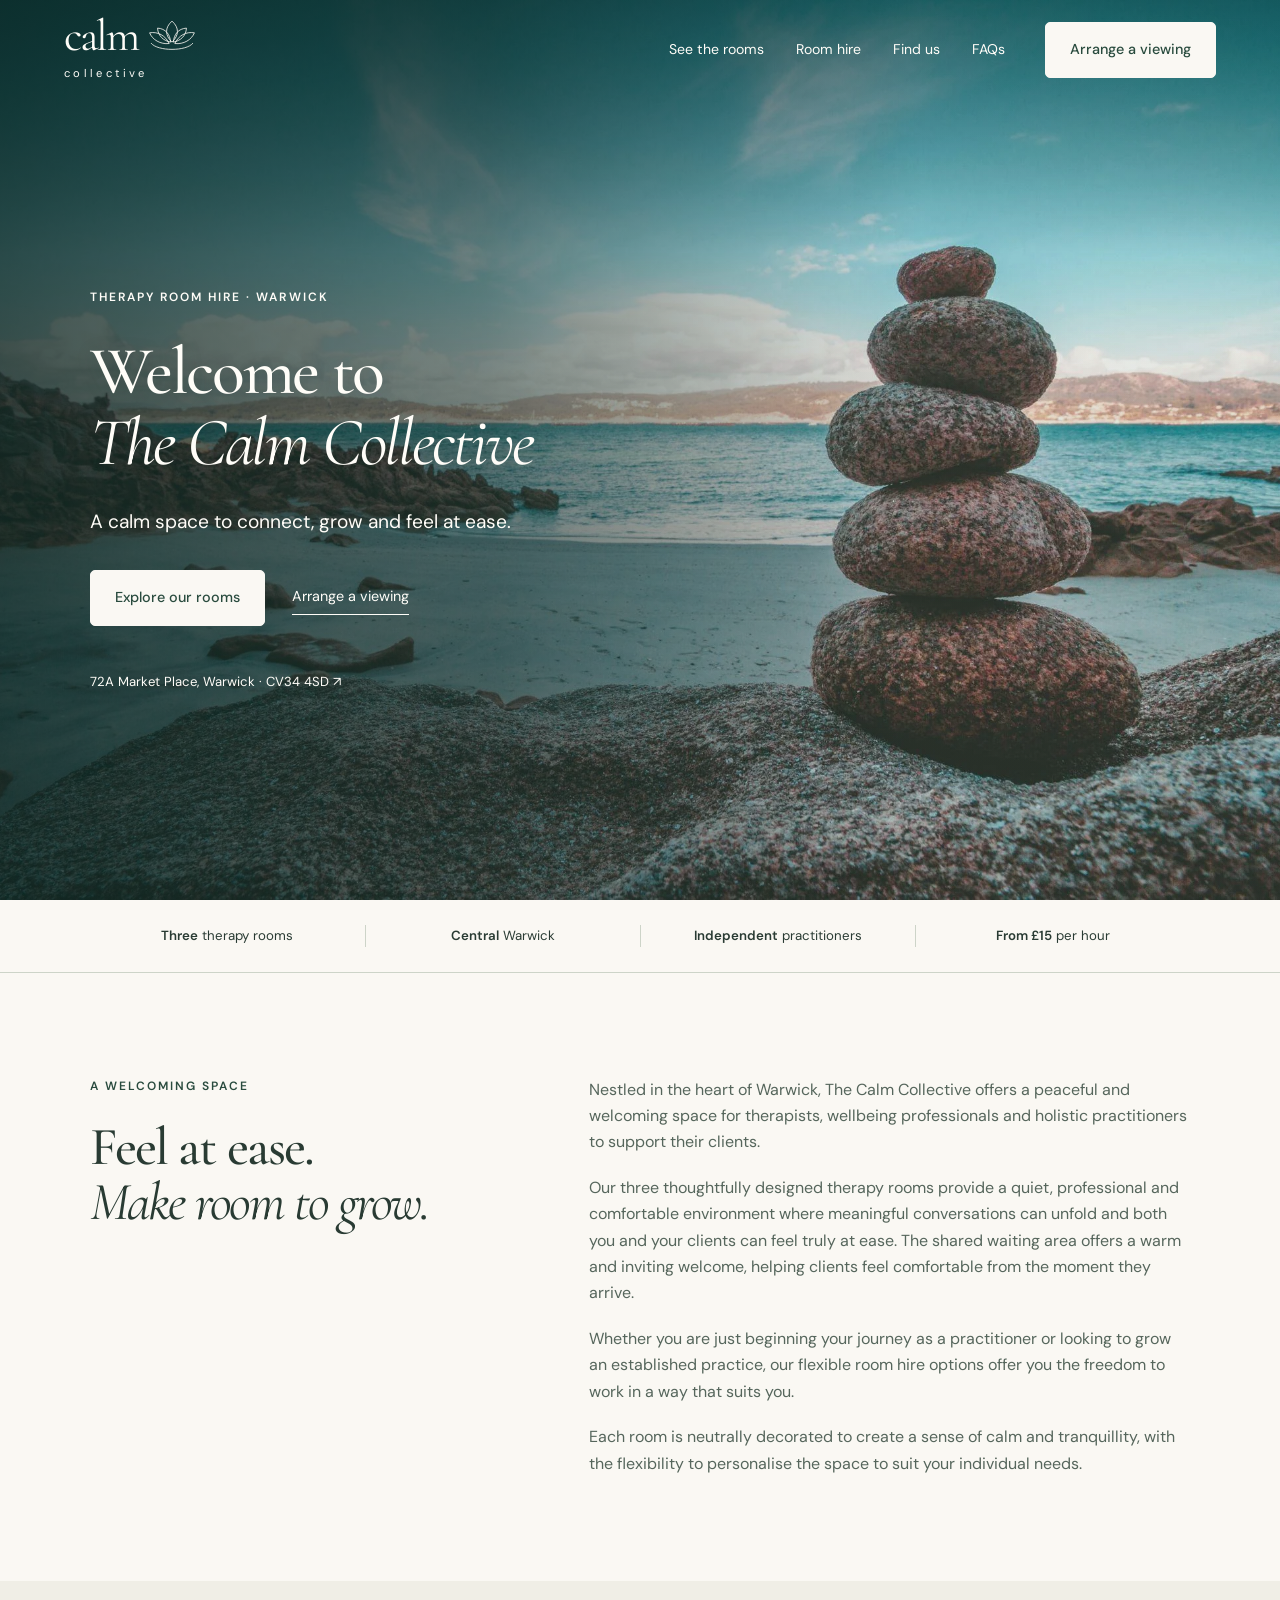
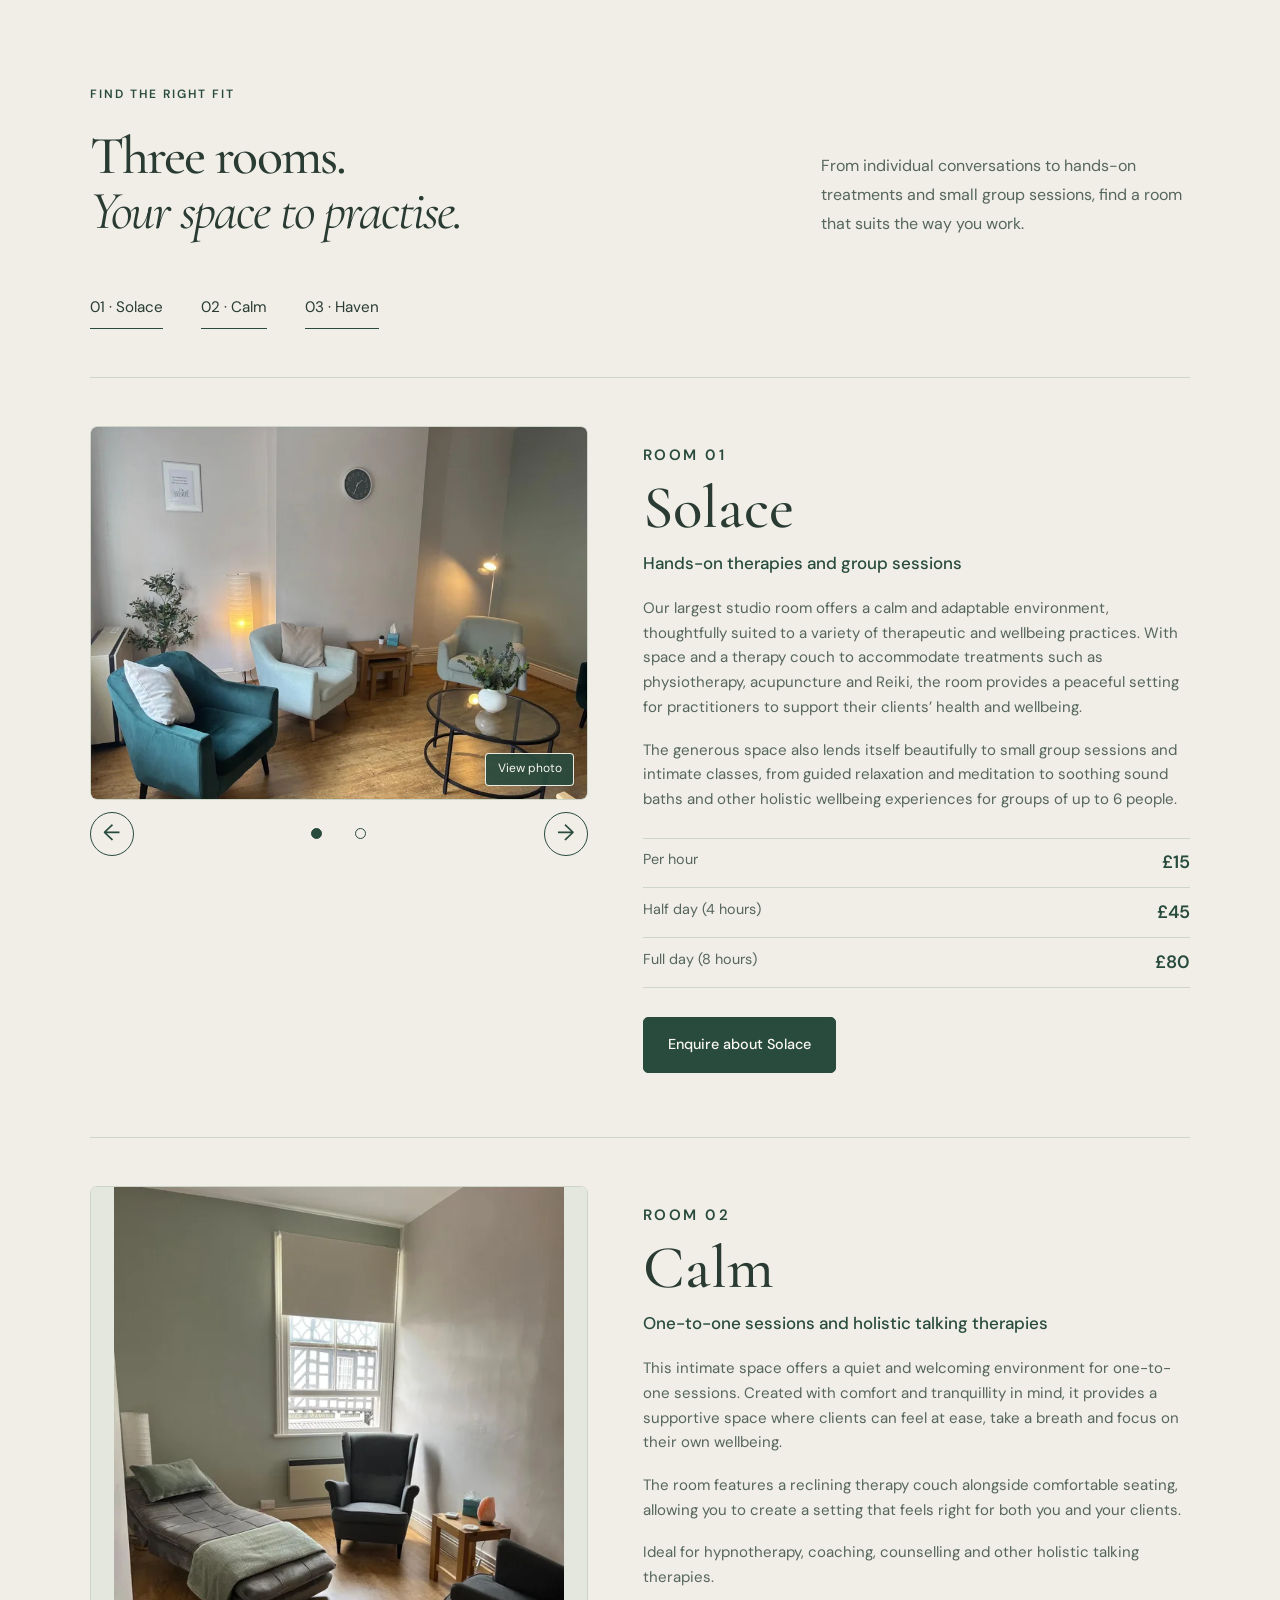
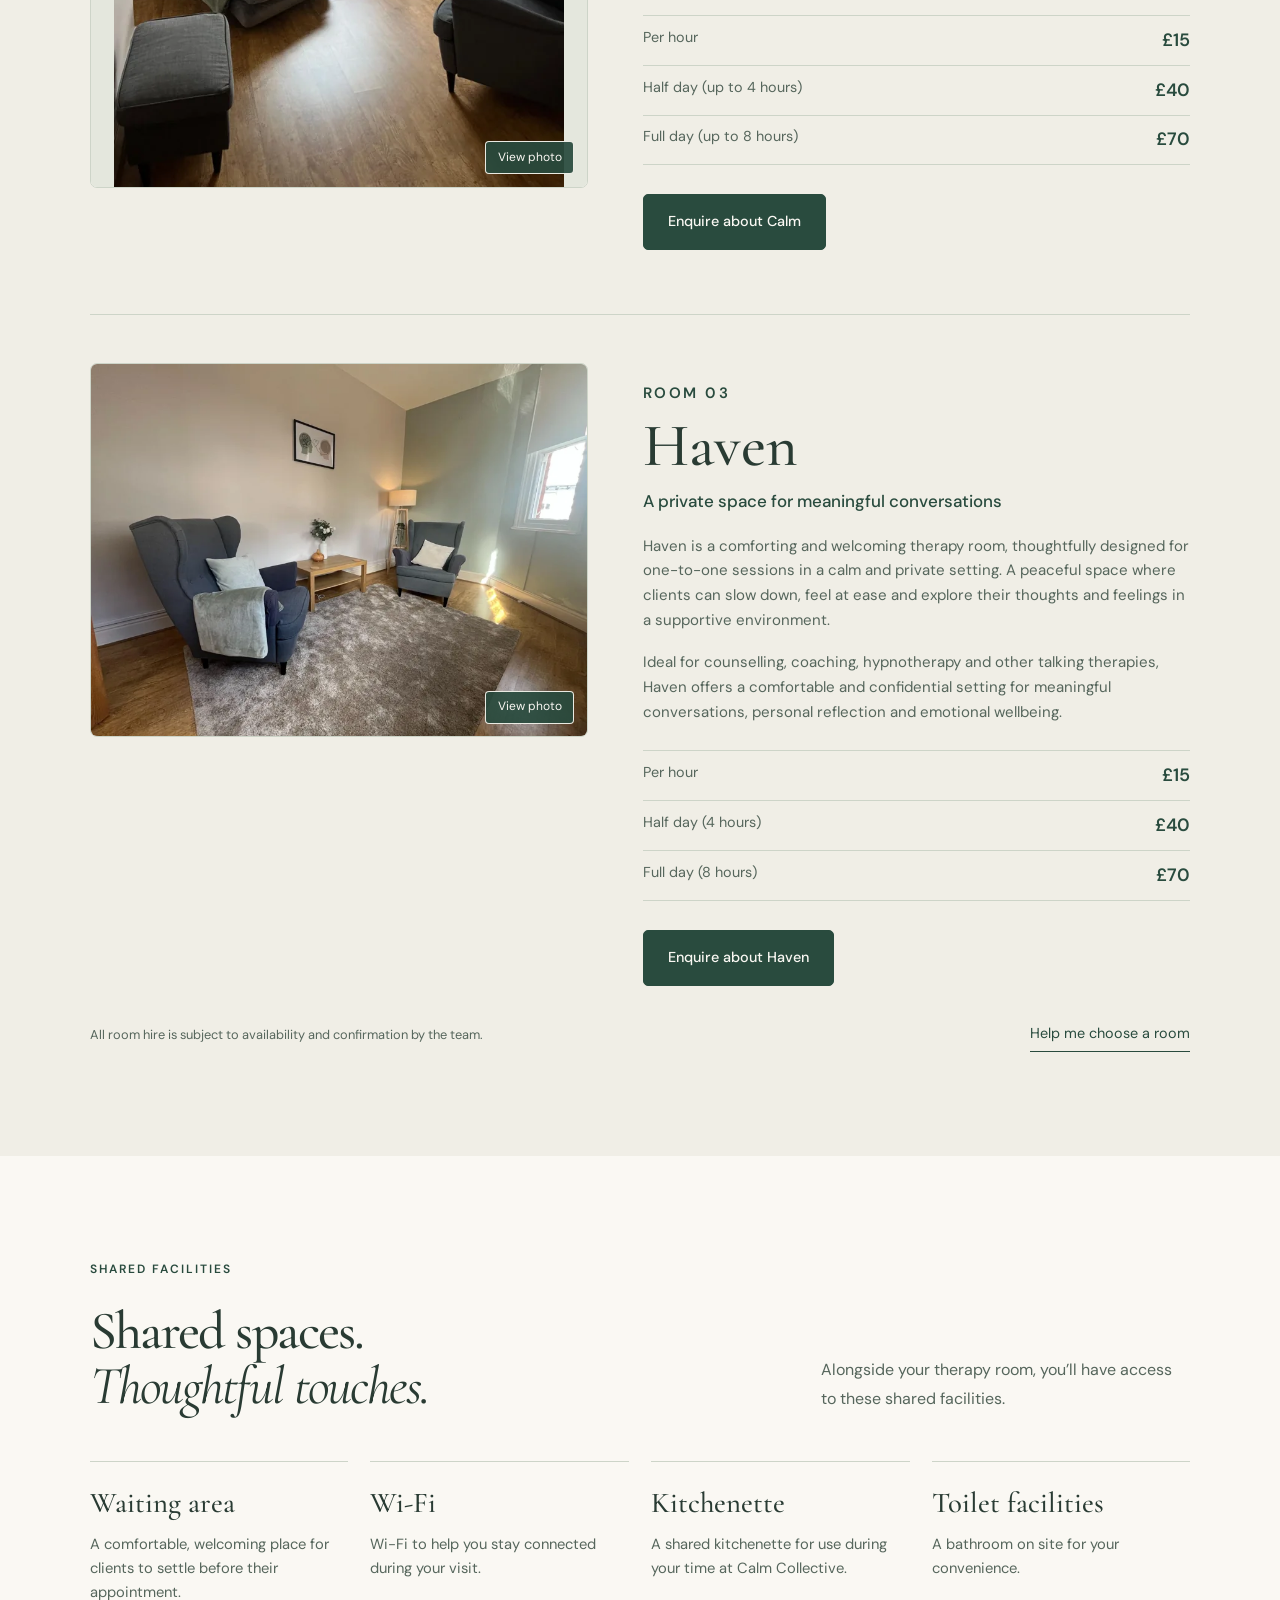
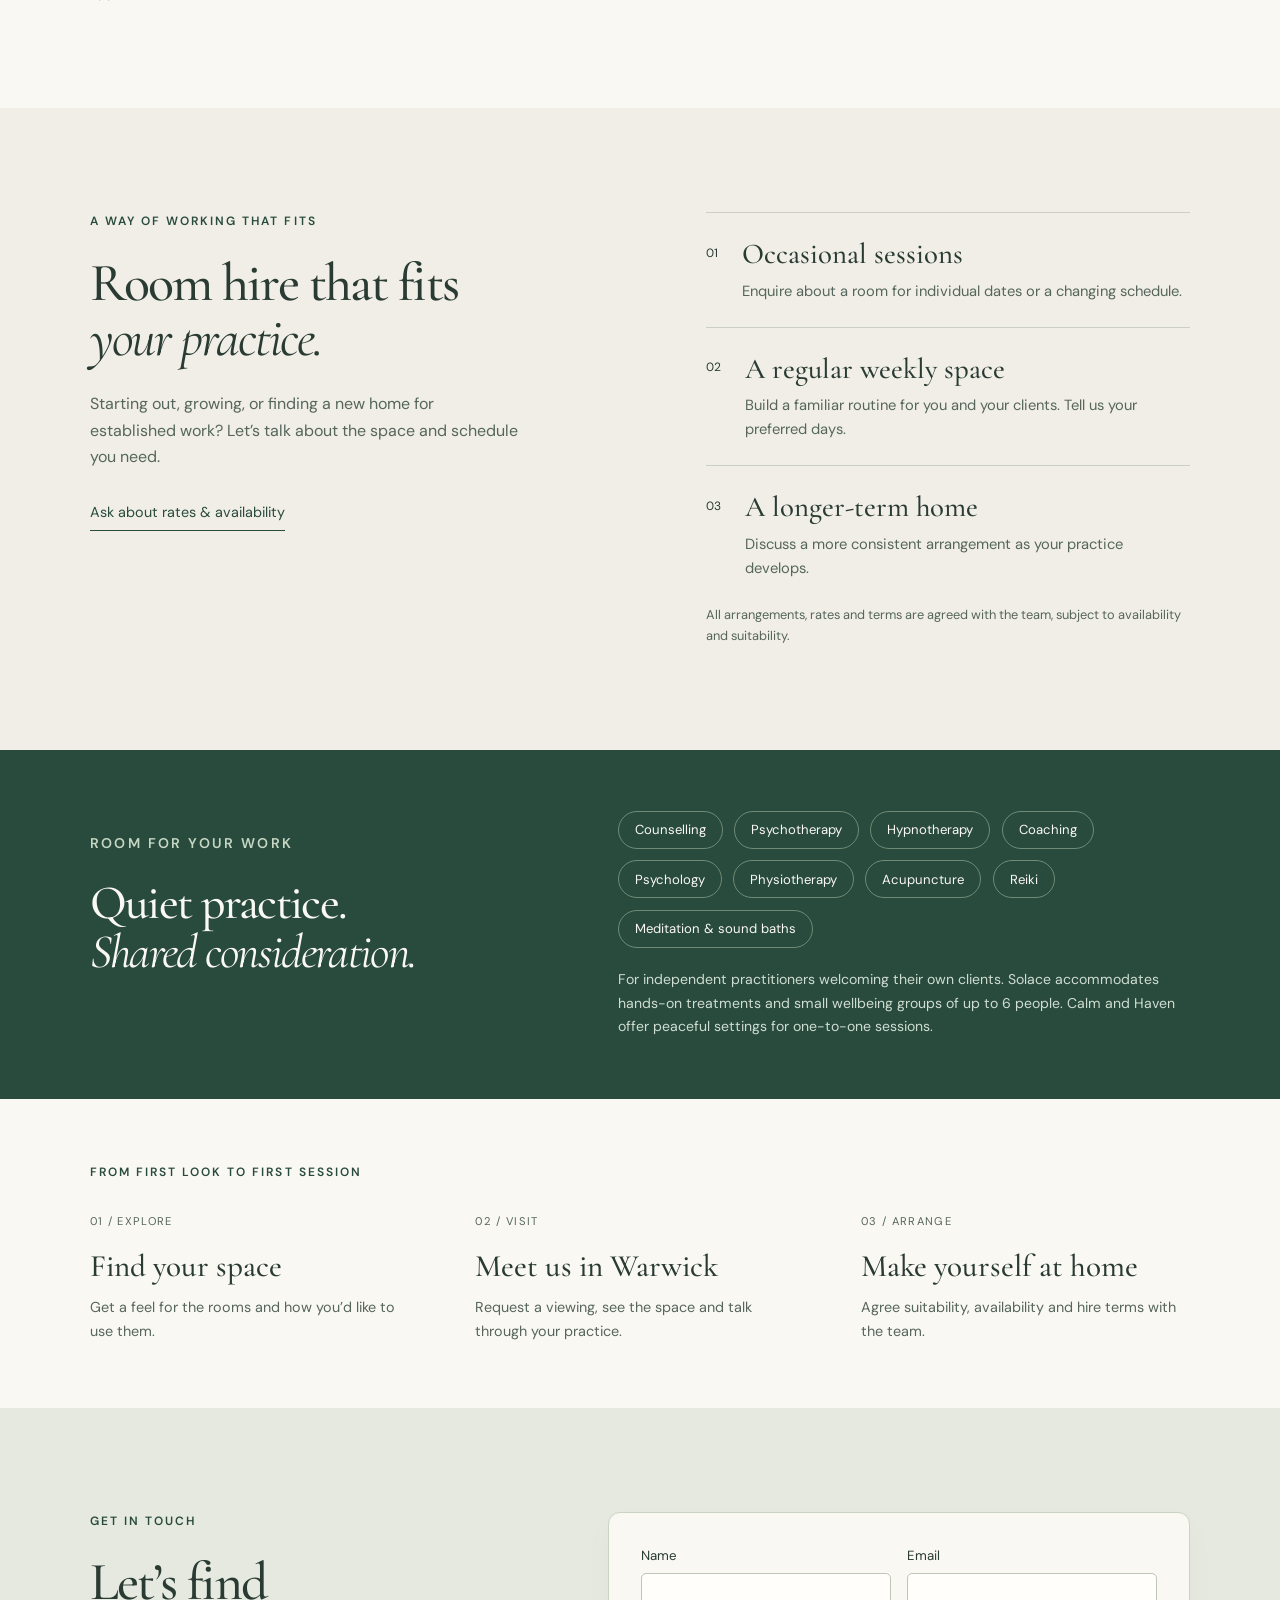
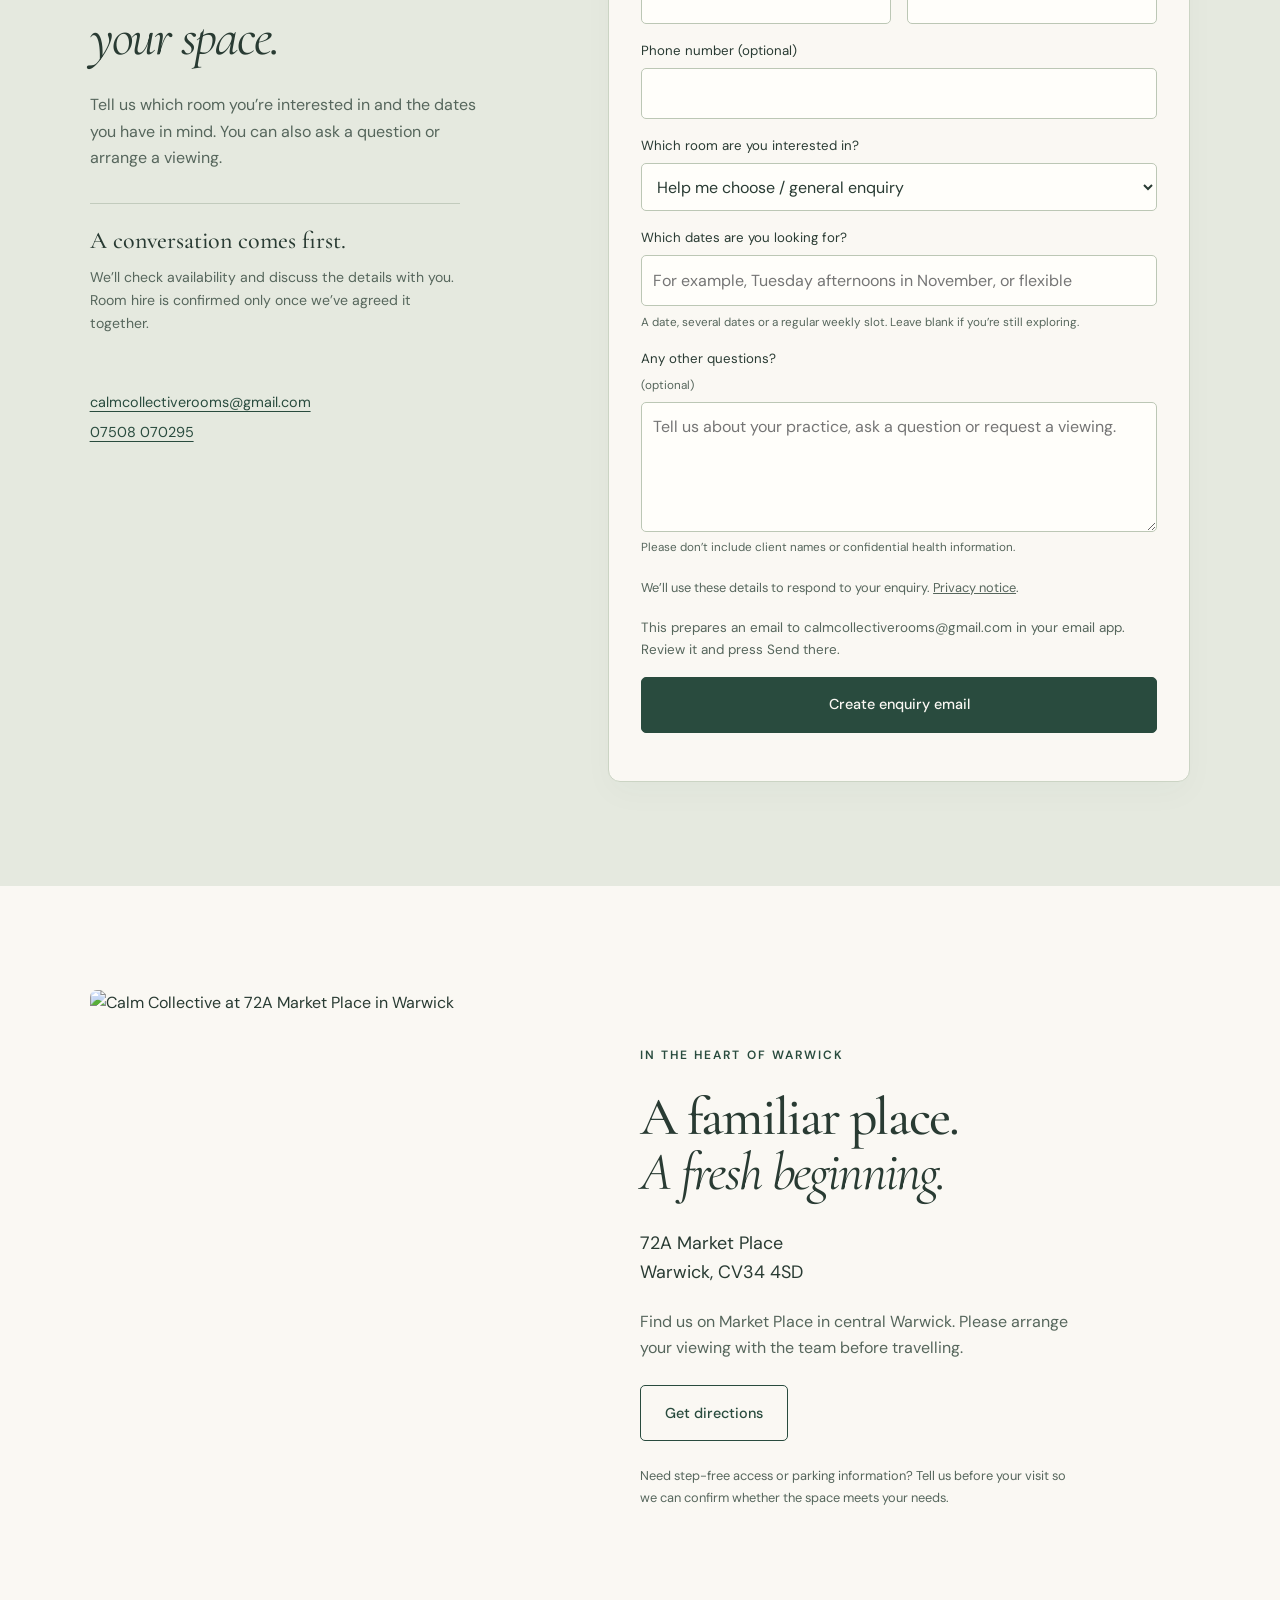
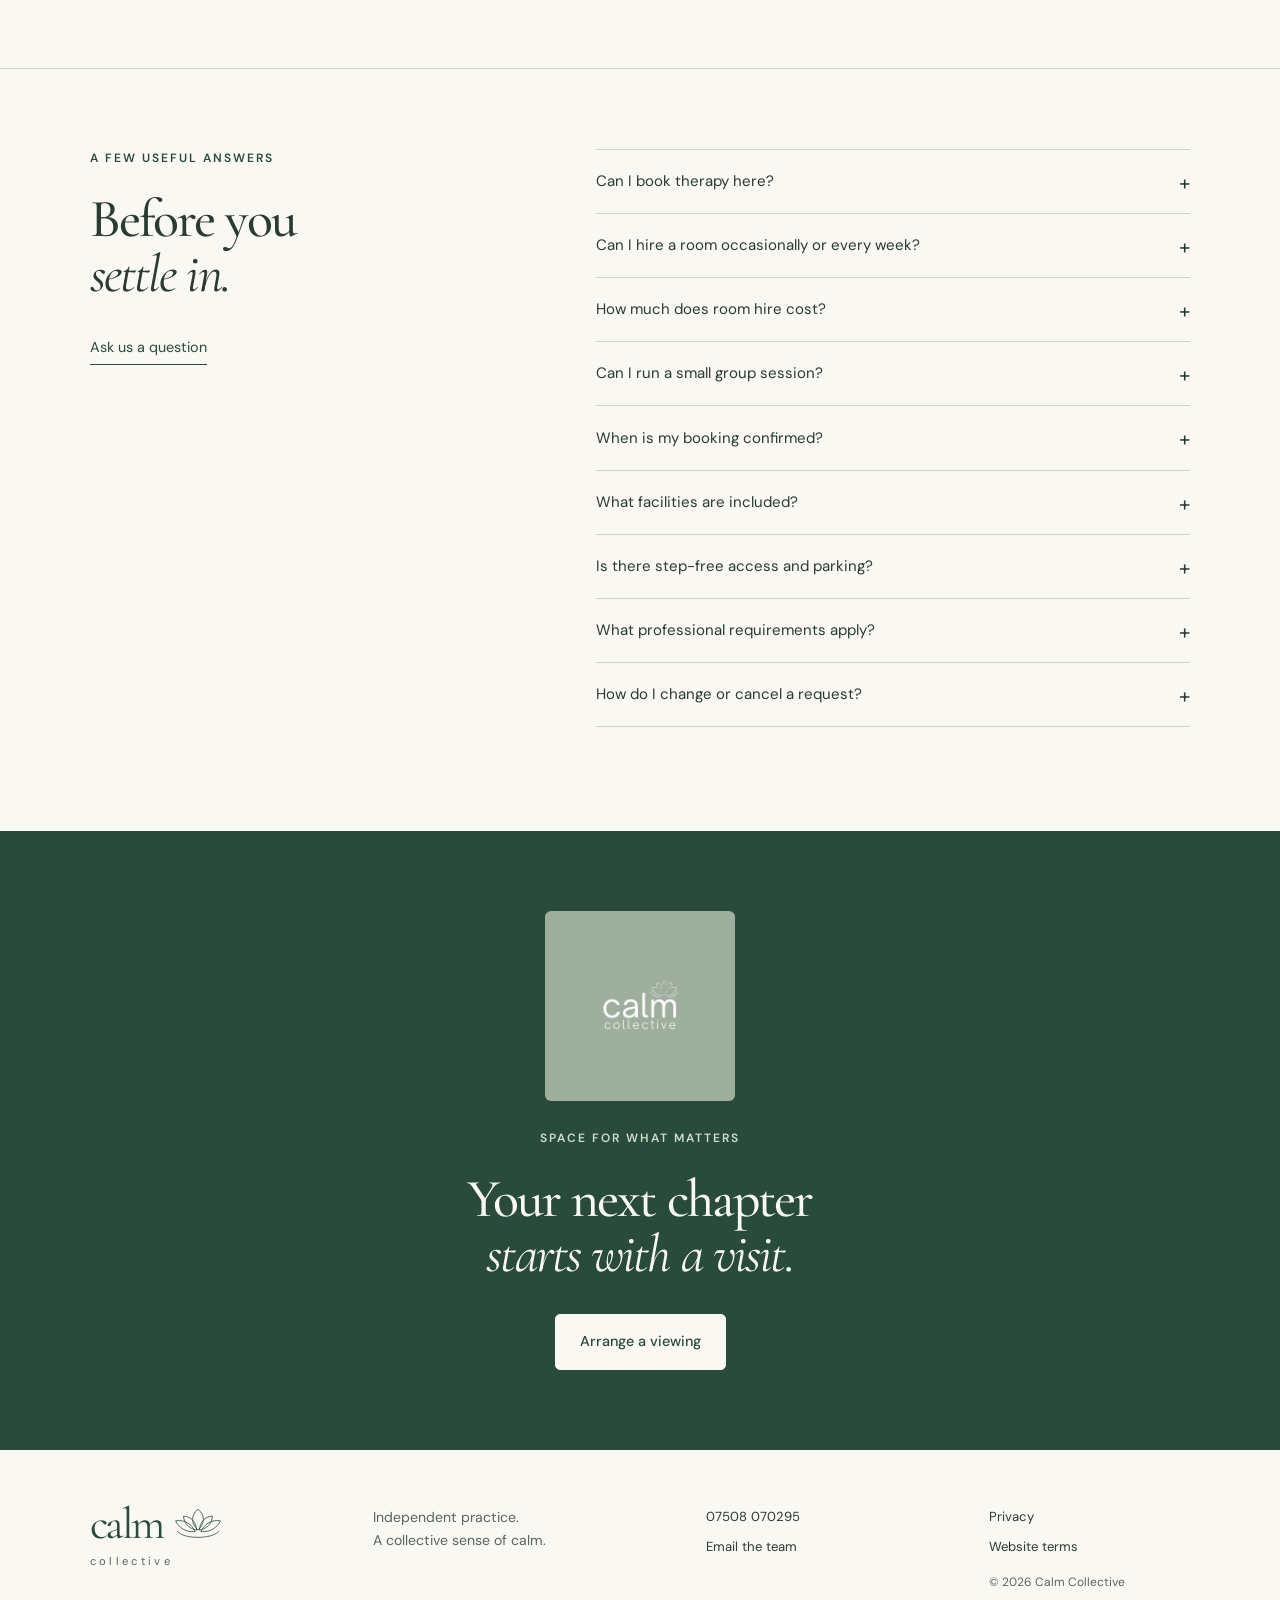
==== commit 18a0a197: "Add Solace photo carousel, restore facilities and include enquiry phone numbers" ====
--- a/index.html
+++ b/index.html
@@ -19,7 +19,7 @@
   <link rel="preconnect" href="https://fonts.googleapis.com">
   <link rel="preconnect" href="https://fonts.gstatic.com" crossorigin>
   <link href="https://fonts.googleapis.com/css2?family=Cormorant+Garamond:ital,wght@0,500;1,400&family=DM+Sans:wght@400;500;600&display=swap" rel="stylesheet">
-  <link rel="stylesheet" href="style.css?v=20261022-clean-photos">
+  <link rel="stylesheet" href="style.css?v=20261023-room-carousel">
   <script type="application/ld+json">
   {
     "@context":"https://schema.org",
@@ -49,12 +49,13 @@
 <div class="quick-facts" aria-label="At a glance"><span><b>Three</b> therapy rooms</span><span><b>Central</b> Warwick</span><span><b>Independent</b> practitioners</span><span><b>From £15</b> per hour</span></div>
 <section class="section welcome-section" aria-labelledby="welcome-title"><div><p class="eyebrow">A WELCOMING SPACE</p><h2 id="welcome-title">Feel at ease.<br><em>Make room to grow.</em></h2></div><div class="welcome-copy"><p>Nestled in the heart of Warwick, The Calm Collective offers a peaceful and welcoming space for therapists, wellbeing professionals and holistic practitioners to support their clients.</p><p>Our three thoughtfully designed therapy rooms provide a quiet, professional and comfortable environment where meaningful conversations can unfold and both you and your clients can feel truly at ease. The shared waiting area offers a warm and inviting welcome, helping clients feel comfortable from the moment they arrive.</p><p>Whether you are just beginning your journey as a practitioner or looking to grow an established practice, our flexible room hire options offer you the freedom to work in a way that suits you.</p><p>Each room is neutrally decorated to create a sense of calm and tranquillity, with the flexibility to personalise the space to suit your individual needs.</p></div></section>
 
-<section class="section rooms-section" id="rooms" aria-labelledby="rooms-title"><div class="section-heading"><div><p class="eyebrow">FIND THE RIGHT FIT</p><h2 id="rooms-title">Three rooms.<br><em>Your space to practise.</em></h2></div><p>From individual conversations to hands-on treatments and small group sessions, find a room that suits the way you work.</p></div><nav class="room-jumps" aria-label="Choose a room"><a href="#solace">01 · Solace</a><a href="#calm">02 · Calm</a><a href="#haven">03 · Haven</a></nav><div class="room-details"><article class="room-detail" id="solace" aria-labelledby="solace-title"><div class="room-photographs"><figure><a class="gallery-open" href="public/photos/solace-seating.webp" aria-label="View full photo: Comfortable chairs and soft lighting in Solace"><img src="public/photos/solace-seating-800.webp" width="1600" height="1200" loading="lazy" alt="Comfortable chairs and soft lighting in Solace"><span class="photo-enlarge" aria-hidden="true">View photo</span></a></figure><figure><a class="gallery-open" href="public/photos/solace-studio.webp" aria-label="View full photo: The spacious Solace studio with seating and room for small groups"><img src="public/photos/solace-studio-800.webp" width="1600" height="1200" loading="lazy" alt="The spacious Solace studio with seating and room for small groups"><span class="photo-enlarge" aria-hidden="true">View photo</span></a></figure></div><div class="room-description"><p class="eyebrow">ROOM 01</p><h3 id="solace-title">Solace</h3><p class="room-subtitle">Hands-on therapies and group sessions</p><p>Our largest studio room offers a calm and adaptable environment, thoughtfully suited to a variety of therapeutic and wellbeing practices. With space and a therapy couch to accommodate treatments such as physiotherapy, acupuncture and Reiki, the room provides a peaceful setting for practitioners to support their clients’ health and wellbeing.</p><p>The generous space also lends itself beautifully to small group sessions and intimate classes, from guided relaxation and meditation to soothing sound baths and other holistic wellbeing experiences for groups of up to 6 people.</p><dl class="room-rates" aria-label="Solace room hire prices"><div><dt>Per hour</dt><dd>£15</dd></div><div><dt>Half day (4 hours)</dt><dd>£45</dd></div><div><dt>Full day (8 hours)</dt><dd>£80</dd></div></dl><a class="button room-select" data-room="solace" href="#booking">Enquire about Solace</a></div></article><article class="room-detail" id="calm" aria-labelledby="calm-title"><div class="room-photographs"><figure><a class="gallery-open" href="public/photos/calm-room.webp" aria-label="View full photo: Reclining therapy couch and comfortable seating in Calm"><img src="public/photos/calm-room-800.webp" width="1200" height="1600" loading="lazy" alt="Reclining therapy couch and comfortable seating in Calm"><span class="photo-enlarge" aria-hidden="true">View photo</span></a></figure></div><div class="room-description"><p class="eyebrow">ROOM 02</p><h3 id="calm-title">Calm</h3><p class="room-subtitle">One-to-one sessions and holistic talking therapies</p><p>This intimate space offers a quiet and welcoming environment for one-to-one sessions. Created with comfort and tranquillity in mind, it provides a supportive space where clients can feel at ease, take a breath and focus on their own wellbeing.</p><p>The room features a reclining therapy couch alongside comfortable seating, allowing you to create a setting that feels right for both you and your clients.</p><p>Ideal for hypnotherapy, coaching, counselling and other holistic talking therapies.</p><dl class="room-rates" aria-label="Calm room hire prices"><div><dt>Per hour</dt><dd>£15</dd></div><div><dt>Half day (up to 4 hours)</dt><dd>£40</dd></div><div><dt>Full day (up to 8 hours)</dt><dd>£70</dd></div></dl><a class="button room-select" data-room="calm" href="#booking">Enquire about Calm</a></div></article><article class="room-detail" id="haven" aria-labelledby="haven-title"><div class="room-photographs"><figure><a class="gallery-open" href="public/photos/haven-room.webp" aria-label="View full photo: Two comfortable armchairs and a soft rug in Haven"><img src="public/photos/haven-room-800.webp" width="2048" height="1536" loading="lazy" alt="Two comfortable armchairs and a soft rug in Haven"><span class="photo-enlarge" aria-hidden="true">View photo</span></a></figure></div><div class="room-description"><p class="eyebrow">ROOM 03</p><h3 id="haven-title">Haven</h3><p class="room-subtitle">A private space for meaningful conversations</p><p>Haven is a comforting and welcoming therapy room, thoughtfully designed for one-to-one sessions in a calm and private setting. A peaceful space where clients can slow down, feel at ease and explore their thoughts and feelings in a supportive environment.</p><p>Ideal for counselling, coaching, hypnotherapy and other talking therapies, Haven offers a comfortable and confidential setting for meaningful conversations, personal reflection and emotional wellbeing.</p><dl class="room-rates" aria-label="Haven room hire prices"><div><dt>Per hour</dt><dd>£15</dd></div><div><dt>Half day (4 hours)</dt><dd>£40</dd></div><div><dt>Full day (8 hours)</dt><dd>£70</dd></div></dl><a class="button room-select" data-room="haven" href="#booking">Enquire about Haven</a></div></article></div><div class="room-footnote"><p>All room hire is subject to availability and confirmation by the team.</p><a class="text-link" href="#booking">Help me choose a room</a></div></section>
-<section class="section photo-section" id="gallery" aria-labelledby="gallery-title"><div class="section-heading"><div><p class="eyebrow">STEP INSIDE</p><h2 id="gallery-title">A feel for<br><em>your next space.</em></h2></div><p>Explore the rooms, seating and little details that make Calm Collective feel welcoming. Select any photo to take a closer look.</p></div><div class="photo-grid"><figure class="photo-card"><a class="gallery-open" href="public/photos/conversation-room.webp" data-photo-index="0" aria-label="View full photo: A space for conversation"><img src="public/photos/conversation-room-640.webp" width="1200" height="1600" loading="lazy" decoding="async" alt="Two grey armchairs, a soft rug and a sage feature wall in a Calm Collective therapy room"><span class="photo-enlarge" aria-hidden="true">View photo</span></a></figure><figure class="photo-card"><a class="gallery-open" href="public/photos/reclining-room.webp" data-photo-index="1" aria-label="View full photo: A flexible room layout"><img src="public/photos/reclining-room-640.webp" width="1200" height="1600" loading="lazy" decoding="async" alt="A reclining couch and armchairs beside a window at Calm Collective"><span class="photo-enlarge" aria-hidden="true">View photo</span></a></figure><figure class="photo-card"><a class="gallery-open" href="public/photos/sofa-and-armchairs.webp" data-photo-index="2" aria-label="View full photo: A welcoming place to settle"><img src="public/photos/sofa-and-armchairs-640.webp" width="1600" height="1200" loading="lazy" decoding="async" alt="Grey sofa and green armchairs around a wooden coffee table"><span class="photo-enlarge" aria-hidden="true">View photo</span></a></figure></div><details class="more-photos"><summary>Explore all 11 photos</summary><div class="photo-grid"><figure class="photo-card"><a class="gallery-open" href="public/photos/armchairs-and-lamplight.webp" data-photo-index="3" aria-label="View full photo: Soft light, quiet surroundings"><img src="public/photos/armchairs-and-lamplight-640.webp" width="1600" height="1200" loading="lazy" decoding="async" alt="Two upholstered armchairs with a wooden tripod lamp and side table"><span class="photo-enlarge" aria-hidden="true">View photo</span></a></figure><figure class="photo-card"><a class="gallery-open" href="public/photos/window-side-seating.webp" data-photo-index="4" aria-label="View full photo: Room to feel at ease"><img src="public/photos/window-side-seating-640.webp" width="1200" height="1600" loading="lazy" decoding="async" alt="Window-side armchair, wooden door and pale rug in a therapy room"><span class="photo-enlarge" aria-hidden="true">View photo</span></a></figure><figure class="photo-card"><a class="gallery-open" href="public/photos/daylight-room.webp" data-photo-index="5" aria-label="View full photo: Natural light and neutral tones"><img src="public/photos/daylight-room-640.webp" width="1200" height="1600" loading="lazy" decoding="async" alt="Therapy room with a reclining couch, grey chairs and a sash window"><span class="photo-enlarge" aria-hidden="true">View photo</span></a></figure><figure class="photo-card"><a class="gallery-open" href="public/photos/armchair-detail.webp" data-photo-index="6" aria-label="View full photo: Comfort in the details"><img src="public/photos/armchair-detail-640.webp" width="1200" height="1600" loading="lazy" decoding="async" alt="Grey wingback chair with a pale cushion beside a lit wooden floor lamp"><span class="photo-enlarge" aria-hidden="true">View photo</span></a></figure><figure class="photo-card"><a class="gallery-open" href="public/photos/coffee-table.webp" data-photo-index="7" aria-label="View full photo: Considered finishing touches"><img src="public/photos/coffee-table-640.webp" width="1600" height="1200" loading="lazy" decoding="async" alt="Books, a woven tray, candle and diffuser on a wooden coffee table"><span class="photo-enlarge" aria-hidden="true">View photo</span></a></figure><figure class="photo-card"><a class="gallery-open" href="public/photos/lamp-and-greenery.webp" data-photo-index="8" aria-label="View full photo: Warm light and greenery"><img src="public/photos/lamp-and-greenery-640.webp" width="1200" height="1600" loading="lazy" decoding="async" alt="Wooden tripod lamp with a trailing plant beside a small side table"><span class="photo-enlarge" aria-hidden="true">View photo</span></a></figure><figure class="photo-card"><a class="gallery-open" href="public/photos/quiet-zone-640.webp" data-photo-index="9" aria-label="View full photo: A shared sense of calm"><img src="public/photos/quiet-zone-640.webp" width="1200" height="1600" loading="lazy" decoding="async" alt="Framed Calm Collective sign asking visitors to use soft voices and silence mobile phones"><span class="photo-enlarge" aria-hidden="true">View photo</span></a></figure><figure class="photo-card"><a class="gallery-open" href="public/photos/branded-window.webp" data-photo-index="10" aria-label="View full photo: Find us in Warwick"><img src="public/photos/branded-window-640.webp" width="1200" height="1600" loading="lazy" decoding="async" alt="Calm Collective logos on sage window film framed by red brick"><span class="photo-enlarge" aria-hidden="true">View photo</span></a></figure></div></details></section>
+<section class="section rooms-section" id="rooms" aria-labelledby="rooms-title"><div class="section-heading"><div><p class="eyebrow">FIND THE RIGHT FIT</p><h2 id="rooms-title">Three rooms.<br><em>Your space to practise.</em></h2></div><p>From individual conversations to hands-on treatments and small group sessions, find a room that suits the way you work.</p></div><nav class="room-jumps" aria-label="Choose a room"><a href="#solace">01 · Solace</a><a href="#calm">02 · Calm</a><a href="#haven">03 · Haven</a></nav><div class="room-details"><article class="room-detail" id="solace" aria-labelledby="solace-title"><div class="room-photographs room-carousel" role="region" aria-roledescription="carousel" aria-label="Solace room photographs" data-room-carousel><div class="carousel-track" id="solace-photos" tabindex="0" aria-label="Room photos. Use the left and right arrow keys to browse."><figure class="carousel-slide"><a class="gallery-open" href="public/photos/solace-seating.webp" aria-label="View full photo: Comfortable chairs and soft lighting in Solace"><img src="public/photos/solace-seating-800.webp" width="1600" height="1200" loading="lazy" alt="Comfortable chairs and soft lighting in Solace"><span class="photo-enlarge" aria-hidden="true">View photo</span></a></figure><figure class="carousel-slide"><a class="gallery-open" href="public/photos/solace-studio.webp" aria-label="View full photo: The spacious Solace studio with seating and room for small groups"><img src="public/photos/solace-studio-800.webp" width="1600" height="1200" loading="lazy" alt="The spacious Solace studio with seating and room for small groups"><span class="photo-enlarge" aria-hidden="true">View photo</span></a></figure></div><div class="carousel-controls" hidden><button class="carousel-previous" type="button" aria-label="Previous Solace photo" aria-controls="solace-photos"><span aria-hidden="true">←</span></button><div class="carousel-dots" role="group" aria-label="Choose a Solace photo"></div><button class="carousel-next" type="button" aria-label="Next Solace photo" aria-controls="solace-photos"><span aria-hidden="true">→</span></button></div><p class="visually-hidden carousel-status" aria-live="polite" aria-atomic="true"></p></div><div class="room-description"><p class="eyebrow">ROOM 01</p><h3 id="solace-title">Solace</h3><p class="room-subtitle">Hands-on therapies and group sessions</p><p>Our largest studio room offers a calm and adaptable environment, thoughtfully suited to a variety of therapeutic and wellbeing practices. With space and a therapy couch to accommodate treatments such as physiotherapy, acupuncture and Reiki, the room provides a peaceful setting for practitioners to support their clients’ health and wellbeing.</p><p>The generous space also lends itself beautifully to small group sessions and intimate classes, from guided relaxation and meditation to soothing sound baths and other holistic wellbeing experiences for groups of up to 6 people.</p><dl class="room-rates" aria-label="Solace room hire prices"><div><dt>Per hour</dt><dd>£15</dd></div><div><dt>Half day (4 hours)</dt><dd>£45</dd></div><div><dt>Full day (8 hours)</dt><dd>£80</dd></div></dl><a class="button room-select" data-room="solace" href="#booking">Enquire about Solace</a></div></article><article class="room-detail" id="calm" aria-labelledby="calm-title"><div class="room-photographs"><figure><a class="gallery-open" href="public/photos/calm-room.webp" aria-label="View full photo: Reclining therapy couch and comfortable seating in Calm"><img src="public/photos/calm-room-800.webp" width="1200" height="1600" loading="lazy" alt="Reclining therapy couch and comfortable seating in Calm"><span class="photo-enlarge" aria-hidden="true">View photo</span></a></figure></div><div class="room-description"><p class="eyebrow">ROOM 02</p><h3 id="calm-title">Calm</h3><p class="room-subtitle">One-to-one sessions and holistic talking therapies</p><p>This intimate space offers a quiet and welcoming environment for one-to-one sessions. Created with comfort and tranquillity in mind, it provides a supportive space where clients can feel at ease, take a breath and focus on their own wellbeing.</p><p>The room features a reclining therapy couch alongside comfortable seating, allowing you to create a setting that feels right for both you and your clients.</p><p>Ideal for hypnotherapy, coaching, counselling and other holistic talking therapies.</p><dl class="room-rates" aria-label="Calm room hire prices"><div><dt>Per hour</dt><dd>£15</dd></div><div><dt>Half day (up to 4 hours)</dt><dd>£40</dd></div><div><dt>Full day (up to 8 hours)</dt><dd>£70</dd></div></dl><a class="button room-select" data-room="calm" href="#booking">Enquire about Calm</a></div></article><article class="room-detail" id="haven" aria-labelledby="haven-title"><div class="room-photographs"><figure><a class="gallery-open" href="public/photos/haven-room.webp" aria-label="View full photo: Two comfortable armchairs and a soft rug in Haven"><img src="public/photos/haven-room-800.webp" width="2048" height="1536" loading="lazy" alt="Two comfortable armchairs and a soft rug in Haven"><span class="photo-enlarge" aria-hidden="true">View photo</span></a></figure></div><div class="room-description"><p class="eyebrow">ROOM 03</p><h3 id="haven-title">Haven</h3><p class="room-subtitle">A private space for meaningful conversations</p><p>Haven is a comforting and welcoming therapy room, thoughtfully designed for one-to-one sessions in a calm and private setting. A peaceful space where clients can slow down, feel at ease and explore their thoughts and feelings in a supportive environment.</p><p>Ideal for counselling, coaching, hypnotherapy and other talking therapies, Haven offers a comfortable and confidential setting for meaningful conversations, personal reflection and emotional wellbeing.</p><dl class="room-rates" aria-label="Haven room hire prices"><div><dt>Per hour</dt><dd>£15</dd></div><div><dt>Half day (4 hours)</dt><dd>£40</dd></div><div><dt>Full day (8 hours)</dt><dd>£70</dd></div></dl><a class="button room-select" data-room="haven" href="#booking">Enquire about Haven</a></div></article></div><div class="room-footnote"><p>All room hire is subject to availability and confirmation by the team.</p><a class="text-link" href="#booking">Help me choose a room</a></div></section>
+
+<section class="section facilities-section" id="facilities" aria-labelledby="facilities-title"><div class="section-heading"><div><p class="eyebrow">SHARED FACILITIES</p><h2 id="facilities-title">Shared spaces.<br><em>Thoughtful touches.</em></h2></div><p>Alongside your therapy room, you’ll have access to these shared facilities.</p></div><div class="facility-grid"><article><h3>Waiting area</h3><p>A comfortable, welcoming place for clients to settle before their appointment.</p></article><article><h3>Wi-Fi</h3><p>Wi-Fi to help you stay connected during your visit.</p></article><article><h3>Kitchenette</h3><p>A shared kitchenette for use during your time at Calm Collective.</p></article><article><h3>Toilet facilities</h3><p>A bathroom on site for your convenience.</p></article></div></section>
 <section class="section hire-section" id="hire"><div><p class="eyebrow">A WAY OF WORKING THAT FITS</p><h2>Room hire that fits<br><em>your practice.</em></h2><p class="section-intro">Starting out, growing, or finding a new home for established work? Let’s talk about the space and schedule you need.</p><a class="text-link" href="#booking" data-intent="enquiry">Ask about rates &amp; availability</a></div><div class="hire-options"><article><span>01</span><div><h3>Occasional sessions</h3><p>Enquire about a room for individual dates or a changing schedule.</p></div></article><article><span>02</span><div><h3>A regular weekly space</h3><p>Build a familiar routine for you and your clients. Tell us your preferred days.</p></div></article><article><span>03</span><div><h3>A longer-term home</h3><p>Discuss a more consistent arrangement as your practice develops.</p></div></article><p class="small-note">All arrangements, rates and terms are agreed with the team, subject to availability and suitability.</p></div></section>
 <section class="practice-strip"><div><p class="eyebrow">ROOM FOR YOUR WORK</p><h2>Quiet practice.<br><em>Shared consideration.</em></h2></div><div><div class="practice-tags"><span>Counselling</span><span>Psychotherapy</span><span>Hypnotherapy</span><span>Coaching</span><span>Psychology</span><span>Physiotherapy</span><span>Acupuncture</span><span>Reiki</span><span>Meditation &amp; sound baths</span></div><p>For independent practitioners welcoming their own clients. Solace accommodates hands-on treatments and small wellbeing groups of up to 6 people. Calm and Haven offer peaceful settings for one-to-one sessions.</p></div></section>
 <section class="section how-section" id="how"><p class="eyebrow">FROM FIRST LOOK TO FIRST SESSION</p><div class="process-grid"><article><span>01 / EXPLORE</span><h3>Find your space</h3><p>Get a feel for the rooms and how you’d like to use them.</p></article><article><span>02 / VISIT</span><h3>Meet us in Warwick</h3><p>Request a viewing, see the space and talk through your practice.</p></article><article><span>03 / ARRANGE</span><h3>Make yourself at home</h3><p>Agree suitability, availability and hire terms with the team.</p></article></div></section>
-<section class="section booking-section" id="booking"><span id="enquire" class="anchor-alias"></span><span id="appointment" class="anchor-alias"></span><div class="booking-intro"><p class="eyebrow">GET IN TOUCH</p><h2>Let’s find<br><em>your space.</em></h2><p>Tell us which room you’re interested in and the dates you have in mind. You can also ask a question or arrange a viewing.</p><div class="booking-assurance"><h3>A conversation comes first.</h3><p>We’ll check availability and discuss the details with you. Room hire is confirmed only once we’ve agreed it together.</p></div><p class="booking-contact"><a href="mailto:calmcollectiverooms@gmail.com">calmcollectiverooms@gmail.com</a><br><a href="tel:07508070295">07508 070295</a></p></div><div class="booking-card"><form id="booking-form" action="mailto:calmcollectiverooms@gmail.com" method="post" enctype="text/plain"><div class="form-grid"><label>Name<input name="name" autocomplete="name" maxlength="100" required></label><label>Email<input type="email" name="email" autocomplete="email" maxlength="160" required></label><label class="full">Which room are you interested in?<select name="room" id="room" required><option value="any">Help me choose / general enquiry</option><option value="solace">Room 1 — Solace</option><option value="calm">Room 2 — Calm</option><option value="haven">Room 3 — Haven</option></select></label><label class="full">Which dates are you looking for?<input name="dates" maxlength="300" placeholder="For example, Tuesday afternoons in November, or flexible"><small>A date, several dates or a regular weekly slot. Leave blank if you’re still exploring.</small></label><label class="full">Any other questions? <small>(optional)</small><textarea name="notes" rows="4" maxlength="1000" placeholder="Tell us about your practice, ask a question or request a viewing."></textarea><small>Please don’t include client names or confidential health information.</small></label><label class="website-check" aria-hidden="true">Website<input name="website" tabindex="-1" autocomplete="off"></label></div><p class="small-note contact-privacy">We’ll use these details to respond to your enquiry. <a href="privacy.html">Privacy notice</a>.</p><p class="form-delivery-note" id="form-delivery-note">This prepares an email to calmcollectiverooms@gmail.com in your email app. Review it and press Send there.</p><button class="button request" type="submit">Create enquiry email</button><p id="booking-status" role="status" aria-live="polite"></p><div id="email-fallback" hidden><a class="text-link" id="email-draft-link" target="_blank" rel="noopener">Open enquiry email</a><button type="button" id="copy-enquiry" class="text-link">Copy enquiry</button><p class="small-note">No email app? Copy your enquiry and email it to <a href="mailto:calmcollectiverooms@gmail.com">calmcollectiverooms@gmail.com</a>.</p></div><noscript><p>You can email <a href="mailto:calmcollectiverooms@gmail.com">calmcollectiverooms@gmail.com</a> directly.</p></noscript></form></div></section>
+<section class="section booking-section" id="booking"><span id="enquire" class="anchor-alias"></span><span id="appointment" class="anchor-alias"></span><div class="booking-intro"><p class="eyebrow">GET IN TOUCH</p><h2>Let’s find<br><em>your space.</em></h2><p>Tell us which room you’re interested in and the dates you have in mind. You can also ask a question or arrange a viewing.</p><div class="booking-assurance"><h3>A conversation comes first.</h3><p>We’ll check availability and discuss the details with you. Room hire is confirmed only once we’ve agreed it together.</p></div><p class="booking-contact"><a href="mailto:calmcollectiverooms@gmail.com">calmcollectiverooms@gmail.com</a><br><a href="tel:07508070295">07508 070295</a></p></div><div class="booking-card"><form id="booking-form" action="mailto:calmcollectiverooms@gmail.com" method="post" enctype="text/plain"><div class="form-grid"><label>Name<input name="name" autocomplete="name" maxlength="100" required></label><label>Email<input type="email" name="email" autocomplete="email" maxlength="160" required></label><label class="full">Phone number (optional)<input type="tel" name="phone" autocomplete="tel" maxlength="40"></label><label class="full">Which room are you interested in?<select name="room" id="room" required><option value="any">Help me choose / general enquiry</option><option value="solace">Room 1 — Solace</option><option value="calm">Room 2 — Calm</option><option value="haven">Room 3 — Haven</option></select></label><label class="full">Which dates are you looking for?<input name="dates" maxlength="300" placeholder="For example, Tuesday afternoons in November, or flexible"><small>A date, several dates or a regular weekly slot. Leave blank if you’re still exploring.</small></label><label class="full">Any other questions? <small>(optional)</small><textarea name="notes" rows="4" maxlength="1000" placeholder="Tell us about your practice, ask a question or request a viewing."></textarea><small>Please don’t include client names or confidential health information.</small></label><label class="website-check" aria-hidden="true">Website<input name="website" tabindex="-1" autocomplete="off"></label></div><p class="small-note contact-privacy">We’ll use these details to respond to your enquiry. <a href="privacy.html">Privacy notice</a>.</p><p class="form-delivery-note" id="form-delivery-note">This prepares an email to calmcollectiverooms@gmail.com in your email app. Review it and press Send there.</p><button class="button request" type="submit">Create enquiry email</button><p id="booking-status" role="status" aria-live="polite"></p><div id="email-fallback" hidden><a class="text-link" id="email-draft-link" target="_blank" rel="noopener">Open enquiry email</a><button type="button" id="copy-enquiry" class="text-link">Copy enquiry</button><p class="small-note">No email app? Copy your enquiry and email it to <a href="mailto:calmcollectiverooms@gmail.com">calmcollectiverooms@gmail.com</a>.</p></div><noscript><p>You can email <a href="mailto:calmcollectiverooms@gmail.com">calmcollectiverooms@gmail.com</a> directly.</p></noscript></form></div></section>
 <section class="section location-section" id="location"><figure><img src="public/calm-collective-warwick-clean.webp" width="1086" height="1448" loading="lazy" alt="Calm Collective at 72A Market Place in Warwick"></figure><div><p class="eyebrow">IN THE HEART OF WARWICK</p><h2>A familiar place.<br><em>A fresh beginning.</em></h2><address>72A Market Place<br>Warwick, CV34 4SD</address><p>Find us on Market Place in central Warwick. Please arrange your viewing with the team before travelling.</p><a class="button button-outline" href="https://www.google.com/maps/search/?api=1&amp;query=72A+Market+Place+Warwick+CV34+4SD" target="_blank" rel="noopener">Get directions</a><p class="small-note">Need step-free access or parking information? Tell us before your visit so we can confirm whether the space meets your needs.</p></div></section>
-<section class="section faq-section" id="faq"><div><p class="eyebrow">A FEW USEFUL ANSWERS</p><h2>Before you<br><em>settle in.</em></h2><a class="text-link" href="#booking" data-intent="enquiry">Ask us a question</a></div><div class="faq-list"><details><summary>Can I book therapy here?</summary><p>Calm Collective hires rooms to independent practitioners. To book a therapy appointment, contact your practitioner directly.</p></details><details><summary>Can I hire a room occasionally or every week?</summary><p>Tell us whether you need occasional sessions, a regular weekly slot or a longer-term arrangement. We’ll discuss suitability, availability and terms with you.</p></details><details><summary>How much does room hire cost?</summary><p>All three rooms are £15 per hour. Solace is £45 for a half day (4 hours) or £80 for a full day (8 hours). Calm is £40 for up to 4 hours or £70 for up to 8 hours. Haven is £40 for 4 hours or £70 for 8 hours. <a href="#rooms">Explore the rooms and prices</a>.</p></details><details><summary>Can I run a small group session?</summary><p>Yes. Solace is suitable for small group sessions of up to 6 people, including guided relaxation, meditation and sound baths. Tell us about your session when you enquire so we can discuss the arrangement.</p></details><details><summary>When is my booking confirmed?</summary><p>A request is not a confirmed booking. The team will check availability and suitability and contact you to agree the details. Please wait for confirmation before arranging clients.</p></details><details><summary>What facilities are included?</summary><p>A warm, welcoming shared waiting area helps clients feel comfortable when they arrive. Ask us about the facilities and equipment available for your chosen room.</p></details><details><summary>Is there step-free access and parking?</summary><p>Contact us about your access requirements before booking. We’ll discuss access, parking and arrival details with you so you can check the space works for you and your clients.</p></details><details><summary>What professional requirements apply?</summary><p>Requirements will be confirmed before a room-hire agreement. Each practitioner is responsible for their qualifications, registrations, insurance and professional obligations.</p></details><details><summary>How do I change or cancel a request?</summary><p>Call 07508 070295 or email calmcollectiverooms@gmail.com with your request reference. Cancellation terms for room hire will be agreed before booking.</p></details></div></section>
-<section class="final"><img class="supplied-brand" src="public/photos/calm-collective-logo.webp" width="1600" height="1600" loading="lazy" alt="Calm Collective"><p class="eyebrow">SPACE FOR WHAT MATTERS</p><h2>Your next chapter<br><em>starts with a visit.</em></h2><a class="button button-light" href="#booking" data-intent="viewing">Arrange a viewing</a></section></main><footer><a class="wordmark" href="#top" aria-label="Calm Collective home"><div class="brand-logo"><div class="brand-main"><span>calm</span><svg class="brand-lotus" viewBox="0 0 120 74" aria-hidden="true"><path class="logo-petal petal-centre" d="M60 48C45 34 44 17 60 3c16 14 15 31 0 45Z"/><path class="logo-petal petal-left-mid" d="M57 48C42 45 30 35 29 18c17 1 27 13 28 30Z"/><path class="logo-petal petal-right-mid" d="M63 48c15-3 27-13 28-30-17 1-27 13-28 30Z"/><path class="logo-petal petal-left-outer" d="M54 51C35 53 18 43 12 28c18-3 34 6 42 23Z"/><path class="logo-petal petal-right-outer" d="M66 51c19 2 36-8 42-23-18-3-34 6-42 23Z"/><path class="logo-base" d="M15 50c14 18 76 18 90 0"/></svg></div><small>collective</small></div></a><p>Independent practice.<br>A collective sense of calm.</p><div><a href="tel:07508070295">07508 070295</a><a href="mailto:calmcollectiverooms@gmail.com">Email the team</a></div><div><a href="privacy.html">Privacy</a><a href="terms.html">Website terms</a><small>© 2026 Calm Collective</small></div></footer><a class="mobile-booking" href="#booking">Viewings &amp; room enquiries</a><dialog id="photo-viewer" class="photo-viewer" aria-label="Calm Collective photo gallery"><div class="viewer-toolbar"><p id="photo-counter" aria-live="polite"></p><button type="button" class="viewer-close" autofocus>Close</button></div><figure><img id="viewer-image" alt=""></figure><div class="viewer-navigation"><button type="button" class="viewer-previous" aria-label="Previous photo">Previous</button><button type="button" class="viewer-next" aria-label="Next photo">Next</button></div></dialog><script src="booking-config.js?v=20261022"></script><script src="script.js?v=20261022-clean-photos" defer></script></body></html>
+<section class="section faq-section" id="faq"><div><p class="eyebrow">A FEW USEFUL ANSWERS</p><h2>Before you<br><em>settle in.</em></h2><a class="text-link" href="#booking" data-intent="enquiry">Ask us a question</a></div><div class="faq-list"><details><summary>Can I book therapy here?</summary><p>Calm Collective hires rooms to independent practitioners. To book a therapy appointment, contact your practitioner directly.</p></details><details><summary>Can I hire a room occasionally or every week?</summary><p>Tell us whether you need occasional sessions, a regular weekly slot or a longer-term arrangement. We’ll discuss suitability, availability and terms with you.</p></details><details><summary>How much does room hire cost?</summary><p>All three rooms are £15 per hour. Solace is £45 for a half day (4 hours) or £80 for a full day (8 hours). Calm is £40 for up to 4 hours or £70 for up to 8 hours. Haven is £40 for 4 hours or £70 for 8 hours. <a href="#rooms">Explore the rooms and prices</a>.</p></details><details><summary>Can I run a small group session?</summary><p>Yes. Solace is suitable for small group sessions of up to 6 people, including guided relaxation, meditation and sound baths. Tell us about your session when you enquire so we can discuss the arrangement.</p></details><details><summary>When is my booking confirmed?</summary><p>A request is not a confirmed booking. The team will check availability and suitability and contact you to agree the details. Please wait for confirmation before arranging clients.</p></details><details><summary>What facilities are included?</summary><p>Shared facilities include a comfortable waiting area, Wi-Fi, a kitchenette and toilet facilities. <a href="#facilities">Explore the facilities</a>. Ask us about the equipment available for your chosen room.</p></details><details><summary>Is there step-free access and parking?</summary><p>Contact us about your access requirements before booking. We’ll discuss access, parking and arrival details with you so you can check the space works for you and your clients.</p></details><details><summary>What professional requirements apply?</summary><p>Requirements will be confirmed before a room-hire agreement. Each practitioner is responsible for their qualifications, registrations, insurance and professional obligations.</p></details><details><summary>How do I change or cancel a request?</summary><p>Call 07508 070295 or email calmcollectiverooms@gmail.com with your request reference. Cancellation terms for room hire will be agreed before booking.</p></details></div></section>
+<section class="final"><img class="supplied-brand" src="public/photos/calm-collective-logo.webp" width="1600" height="1600" loading="lazy" alt="Calm Collective"><p class="eyebrow">SPACE FOR WHAT MATTERS</p><h2>Your next chapter<br><em>starts with a visit.</em></h2><a class="button button-light" href="#booking" data-intent="viewing">Arrange a viewing</a></section></main><footer><a class="wordmark" href="#top" aria-label="Calm Collective home"><div class="brand-logo"><div class="brand-main"><span>calm</span><svg class="brand-lotus" viewBox="0 0 120 74" aria-hidden="true"><path class="logo-petal petal-centre" d="M60 48C45 34 44 17 60 3c16 14 15 31 0 45Z"/><path class="logo-petal petal-left-mid" d="M57 48C42 45 30 35 29 18c17 1 27 13 28 30Z"/><path class="logo-petal petal-right-mid" d="M63 48c15-3 27-13 28-30-17 1-27 13-28 30Z"/><path class="logo-petal petal-left-outer" d="M54 51C35 53 18 43 12 28c18-3 34 6 42 23Z"/><path class="logo-petal petal-right-outer" d="M66 51c19 2 36-8 42-23-18-3-34 6-42 23Z"/><path class="logo-base" d="M15 50c14 18 76 18 90 0"/></svg></div><small>collective</small></div></a><p>Independent practice.<br>A collective sense of calm.</p><div><a href="tel:07508070295">07508 070295</a><a href="mailto:calmcollectiverooms@gmail.com">Email the team</a></div><div><a href="privacy.html">Privacy</a><a href="terms.html">Website terms</a><small>© 2026 Calm Collective</small></div></footer><a class="mobile-booking" href="#booking">Viewings &amp; room enquiries</a><dialog id="photo-viewer" class="photo-viewer" aria-label="Calm Collective photo gallery"><div class="viewer-toolbar"><p id="photo-counter" aria-live="polite"></p><button type="button" class="viewer-close" autofocus>Close</button></div><figure><img id="viewer-image" alt=""></figure><div class="viewer-navigation"><button type="button" class="viewer-previous" aria-label="Previous photo">Previous</button><button type="button" class="viewer-next" aria-label="Next photo">Next</button></div></dialog><script src="booking-config.js?v=20261022"></script><script src="script.js?v=20261023-room-carousel" defer></script></body></html>
--- a/style.css
+++ b/style.css
@@ -45,3 +45,23 @@
  .coastal-hero .actions{gap:1.2rem}.coastal-hero .hero-address{margin-top:1.7rem;max-width:22rem}
 }
 @media(max-height:600px) and (min-width:761px){.coastal-hero{padding-top:120px;padding-bottom:40px}.coastal-hero h1{font-size:3.6rem}.coastal-hero .hero-intro{margin:1rem 0 1.3rem}.coastal-hero .hero-address{margin-top:1.2rem}}
+.visually-hidden{position:absolute;width:1px;height:1px;padding:0;margin:-1px;overflow:hidden;clip:rect(0,0,0,0);white-space:nowrap;border:0}
+.room-carousel{display:block}
+.carousel-track{display:flex;overflow-x:auto;scroll-snap-type:x mandatory;scrollbar-width:none;border-radius:7px;overscroll-behavior-x:contain}
+.carousel-track::-webkit-scrollbar{display:none}
+.room-photographs .carousel-slide{flex:0 0 100%;min-width:0;scroll-snap-align:start;scroll-snap-stop:always}
+.room-photographs .carousel-slide img{width:100%;max-height:none;aspect-ratio:4/3;object-fit:contain}
+.carousel-controls{display:flex;align-items:center;justify-content:space-between;gap:1rem;margin-top:.75rem}
+.carousel-previous,.carousel-next{width:44px;height:44px;border:1px solid var(--forest);border-radius:50%;background:transparent;color:var(--forest);font-size:1.4rem;line-height:1}
+.carousel-previous:hover,.carousel-next:hover{background:var(--forest);color:var(--paper)}
+.carousel-dots{display:flex;flex-wrap:wrap;justify-content:center}
+.carousel-dot{width:44px;height:44px;display:grid;place-items:center;border:0;border-radius:50%;background:transparent;padding:0}
+.carousel-dot:before{content:'';display:block;width:9px;height:9px;border-radius:50%;border:1px solid var(--forest);background:transparent}
+.carousel-dot[aria-current=true]:before{background:var(--forest)}
+.facilities-section{background:var(--paper)}
+.facility-grid{display:grid;grid-template-columns:repeat(4,minmax(0,1fr));gap:1.4rem}
+.facility-grid article{border-top:1px solid var(--line);padding-top:1.5rem}
+.facility-grid h3{font-size:1.8rem;margin-bottom:.75rem}
+.facility-grid p{font-size:.92rem}
+@media(max-width:900px){.facility-grid{grid-template-columns:repeat(2,minmax(0,1fr));gap:2rem}}
+@media(max-width:480px){.facility-grid{grid-template-columns:1fr;gap:1.5rem}}
